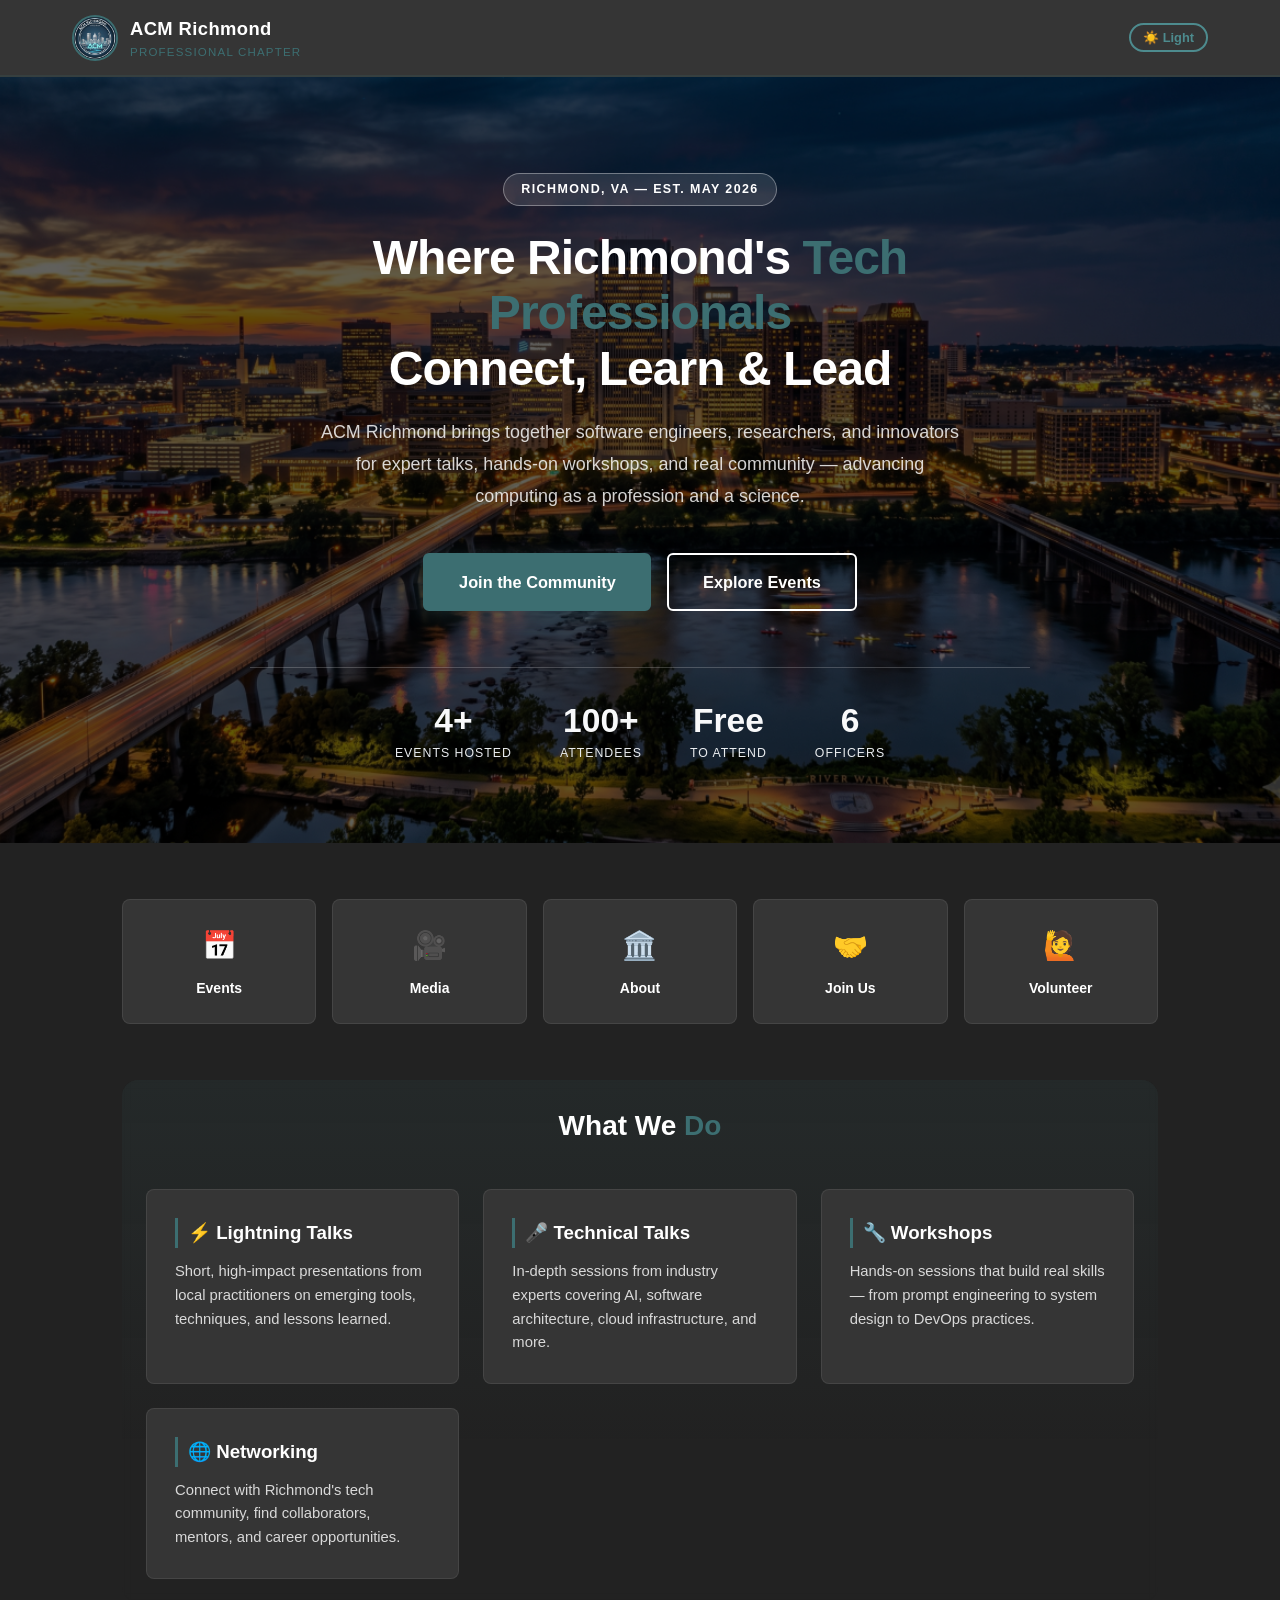
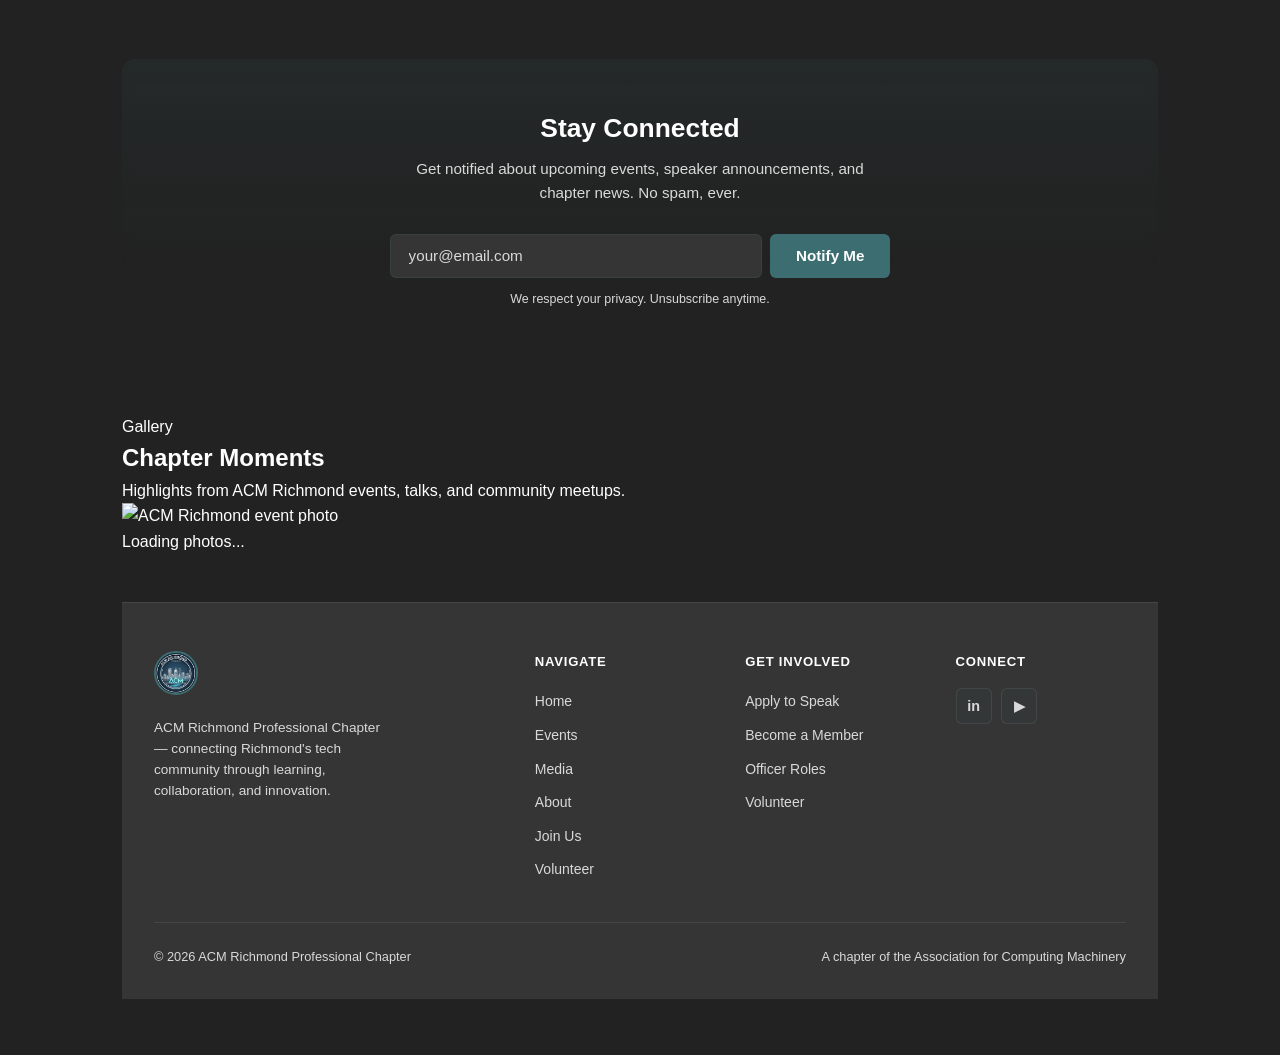
==== index.html @ fa67d06e "Refactor photo carousel section and functionality" ====
<!DOCTYPE html>
<html lang="en">
<head>
  <meta charset="UTF-8">
  <meta name="viewport" content="width=device-width, initial-scale=1.0">
  <meta http-equiv="Content-Security-Policy" content="default-src 'self'; script-src 'self' 'unsafe-inline'; style-src 'self' 'unsafe-inline'; img-src 'self' https://ui-avatars.com https://img.youtube.com data:; connect-src 'self'; object-src 'none'; base-uri 'self'; frame-src 'none';">
  <title>ACM Richmond Professional Chapter</title>
  <meta name="description" content="Richmond, VA's ACM chapter — connecting tech innovators, educators, and leaders through talks, workshops, and community.">
  <meta property="og:type" content="website">
  <meta property="og:site_name" content="ACM Richmond Professional Chapter">
  <meta property="og:title" content="ACM Richmond Professional Chapter">
  <meta property="og:description" content="Richmond, VA's ACM chapter — connecting tech innovators, educators, and leaders through talks, workshops, and community.">
  <meta property="og:url" content="https://acmrichmond.org/">
  <meta property="og:image" content="https://acmrichmond.org/acm-logo.png">
  <meta name="twitter:card" content="summary">
  <meta name="twitter:title" content="ACM Richmond Professional Chapter">
  <meta name="twitter:description" content="Richmond, VA's ACM chapter — connecting tech innovators, educators, and leaders.">
  <meta name="twitter:image" content="https://acmrichmond.org/acm-logo.png">
  <link rel="icon" type="image/png" href="acm-logo.png">
  <link rel="apple-touch-icon" href="acm-logo.png">
  <link rel="stylesheet" href="css/style.css">
  <style>
    /* Subtle section differentiation (keeps existing theme colors) */
    .section-surface {
      border: 1px solid var(--glass-border);
      backdrop-filter: blur(4px);
    }
    .section-surface-a {
      background: linear-gradient(180deg, color-mix(in srgb, var(--cyan-glow) 10%, transparent), transparent 70%);
    }
    .section-surface-b {
      background: linear-gradient(180deg, color-mix(in srgb, var(--amber) 10%, transparent), transparent 70%);
    }
    .section-surface-c {
      background: linear-gradient(180deg, color-mix(in srgb, var(--brand-primary) 10%, transparent), transparent 70%);
    }
  </style>
  <script>
    const _t = localStorage.getItem('theme');
    if (_t === 'light') document.documentElement.setAttribute('data-theme', 'light');
  </script>
</head>
<body>

<header>
  <div class="nav-container">
    <a href="index.html" class="brand">
      <img src="acm-logo.png" alt="ACM Richmond Logo">
      <div class="brand-text">
        <h1>ACM Richmond</h1>
        <p>Professional Chapter</p>
      </div>
    </a>
    <div class="nav-right" id="navRight">
      <nav><ul id="navList"></ul></nav>
      <button class="theme-toggle-btn" id="themeToggle">&#9728;&#65039; Light</button>
    </div>
    <button class="hamburger" id="navToggle" aria-label="Toggle navigation">&#9776;</button>
  </div>
</header>

<main>
  <!-- HERO -->
  <section class="hero-section">
    <div class="hero-content">
      <div class="hero-badge">Richmond, VA &mdash; Est. May 2026</div>
      <h2 class="hero-headline">Where Richmond's <span>Tech Professionals</span><br>Connect, Learn &amp; Lead</h2>
      <p class="hero-mission">ACM Richmond brings together software engineers, researchers, and innovators for expert talks, hands-on workshops, and real community &mdash; advancing computing as a profession and a science.</p>
      <div class="hero-actions">
        <a href="join.html" class="btn-primary-large">Join the Community</a>
        <a href="events.html" class="btn-outline-large">Explore Events</a>
      </div>
      <div class="hero-stats">
        <div class="stat"><span class="stat-num">4+</span><span class="stat-label">Events Hosted</span></div>
        <div class="stat"><span class="stat-num">100+</span><span class="stat-label">Attendees</span></div>
        <div class="stat"><span class="stat-num">Free</span><span class="stat-label">To Attend</span></div>
        <div class="stat"><span class="stat-num">6</span><span class="stat-label">Officers</span></div>
      </div>
    </div>
  </section>

  <div class="container">
    <!-- QUICK LINKS -->
    <div class="quick-links reveal-stagger" style="margin-bottom:3.5rem">
      <a href="events.html" class="quick-link-card"><span class="ql-icon">&#128197;</span><span class="ql-label">Events</span></a>
      <a href="media.html" class="quick-link-card"><span class="ql-icon">&#127909;</span><span class="ql-label">Media</span></a>
      <a href="about.html" class="quick-link-card"><span class="ql-icon">&#127963;&#65039;</span><span class="ql-label">About</span></a>
      <a href="join.html" class="quick-link-card"><span class="ql-icon">&#129309;</span><span class="ql-label">Join Us</span></a>
      <a href="volunteer.html" class="quick-link-card"><span class="ql-icon">&#128587;</span><span class="ql-label">Volunteer</span></a>
    </div>

    <!-- NEXT EVENT SPOTLIGHT -->
    <div id="nextEventSpotlight"></div>

    <!-- CORE PILLARS -->
    <section class="section-surface section-surface-a" style="padding:1.5rem;border-radius:16px;margin-bottom:3.5rem">
      <h2 class="section-title">What We <span>Do</span></h2>
      <div class="pillars-grid reveal-stagger">
        <div class="pillar-card">
          <h3>&#9889; Lightning Talks</h3>
          <p>Short, high-impact presentations from local practitioners on emerging tools, techniques, and lessons learned.</p>
        </div>
        <div class="pillar-card">
          <h3>&#127908; Technical Talks</h3>
          <p>In-depth sessions from industry experts covering AI, software architecture, cloud infrastructure, and more.</p>
        </div>
        <div class="pillar-card">
          <h3>&#128295; Workshops</h3>
          <p>Hands-on sessions that build real skills &mdash; from prompt engineering to system design to DevOps practices.</p>
        </div>
        <div class="pillar-card">
          <h3>&#127760; Networking</h3>
          <p>Connect with Richmond's tech community, find collaborators, mentors, and career opportunities.</p>
        </div>
      </div>
    </section>

    <!-- STAY CONNECTED -->
    <section class="stay-connected reveal section-surface section-surface-b" style="margin-bottom:3.5rem">
      <h3>Stay Connected</h3>
      <p class="stay-connected-subtitle">Get notified about upcoming events, speaker announcements, and chapter news. No spam, ever.</p>
      <form id="stayConnectedForm" novalidate>
        <div class="email-form-row">
          <input type="email" id="emailInput" class="email-input" placeholder="your@email.com" required autocomplete="email">
          <button type="submit" class="btn-submit">Notify Me</button>
        </div>
        <p class="email-note">We respect your privacy. Unsubscribe anytime.</p>
      </form>
    </section>

   <!-- PHOTO CAROUSEL -->
<section class="moments-section reveal">
  <div class="moments-header">
    <p class="moments-kicker">Gallery</p>
    <h2>Chapter Moments</h2>
    <p>Highlights from ACM Richmond events, talks, and community meetups.</p>
  </div>

  <div id="photoCarousel" class="moments-card">
    <div class="moments-image-wrap">
      <img id="carouselImage" src="" alt="ACM Richmond event photo">
      <div class="moments-overlay">
        <span id="carouselCaption">Loading photos...</span>
      </div>
    </div>
  </div>
</section>

<footer>
  <div class="footer-grid">
    <div>
      <img src="acm-logo.png" alt="ACM Richmond" width="44" style="border-radius:50%;border:2px solid var(--cyan-glow)">
      <p class="footer-tagline">ACM Richmond Professional Chapter &mdash; connecting Richmond's tech community through learning, collaboration, and innovation.</p>
    </div>
    <div class="footer-col">
      <h4>Navigate</h4>
      <ul>
        <li><a href="index.html">Home</a></li>
        <li><a href="events.html">Events</a></li>
        <li><a href="media.html">Media</a></li>
        <li><a href="about.html">About</a></li>
        <li><a href="join.html">Join Us</a></li>
        <li><a href="volunteer.html">Volunteer</a></li>
      </ul>
    </div>
    <div class="footer-col">
      <h4>Get Involved</h4>
      <ul>
        <li><a href="join.html">Apply to Speak</a></li>
        <li><a href="join.html">Become a Member</a></li>
        <li><a href="join.html">Officer Roles</a></li>
        <li><a href="volunteer.html">Volunteer</a></li>
      </ul>
    </div>
    <div class="footer-col">
      <h4>Connect</h4>
      <div class="footer-social">
        <a href="https://www.linkedin.com/company/richmond-acm-chapter/posts/?feedView=all" target="_blank" rel="noopener noreferrer" title="LinkedIn" aria-label="LinkedIn">in</a>
        <a href="https://www.youtube.com/@ACMChapterRVA" target="_blank" rel="noopener noreferrer" title="YouTube" aria-label="YouTube">&#9654;</a>
      </div>
    </div>
  </div>
  <div class="footer-bottom">
    <span>&copy; 2026 ACM Richmond Professional Chapter</span>
    <span>A chapter of the <a href="https://www.acm.org" target="_blank" rel="noopener noreferrer">Association for Computing Machinery</a></span>
  </div>
</footer>

<script src="js/main.js"></script>
<script>
  renderNav('home');

  var EMAIL_FORM_URL = 'https://docs.google.com/forms/d/e/1FAIpQLSd-xBwD9xNw3G0Giyvi65U-GrFVs9nfEcXkPI0r7A0BqIA10Q/viewform';

  var stayConnectedForm = document.getElementById('stayConnectedForm');
  if (stayConnectedForm) {
    stayConnectedForm.addEventListener('submit', function(e) {
      e.preventDefault();
      var email = document.getElementById('emailInput').value.trim();
      if (!email) return;
      window.open(EMAIL_FORM_URL, '_blank');
      this.innerHTML = '<p style="color:var(--cyan-glow);font-weight:600;font-size:0.95rem;text-align:center">Thanks! Enter your email in the tab that just opened to complete your signup.</p>';
    });
  }

  // Next/Past event spotlight
  fetch('data/events.json')
    .then(function(r) { return r.json(); })
    .then(function(events) {
      var today = new Date();
      today.setHours(0, 0, 0, 0);

      var dated = events.filter(function(e) {
        if (!e.date) return false;
        var d = new Date(e.date + 'T00:00:00');
        return !isNaN(d);
      });

      var upcoming = dated
        .filter(function(e) { return new Date(e.date + 'T00:00:00') >= today; })
        .sort(function(a, b) { return a.date.localeCompare(b.date); });

      var past = dated
        .filter(function(e) { return new Date(e.date + 'T00:00:00') < today; })
        .sort(function(a, b) { return b.date.localeCompare(a.date); });

      var selected = upcoming.length ? upcoming[0] : past[0];
      var isPast = !upcoming.length && !!past.length;

      var el = document.getElementById('nextEventSpotlight');
      if (!el || !selected) { if (el) el.innerHTML = ''; return; }

      el.innerHTML =
        '<div class="next-event-spotlight reveal" style="margin-bottom:4rem">' +
          '<div class="date-badge">' +
            '<div class="month">' + monthAbbr(selected.date) + '</div>' +
            '<div class="day">' + dayNum(selected.date) + '</div>' +
            '<div class="year">' + yearNum(selected.date) + '</div>' +
          '</div>' +
          '<div>' +
            '<div style="font-size:0.75rem;color:var(--amber);font-weight:700;text-transform:uppercase;letter-spacing:1.2px;margin-bottom:0.4rem">' +
              (isPast ? 'Most Recent Event' : 'Next Event') +
            '</div>' +
            '<div class="spotlight-title">' + sanitize(selected.title) + '</div>' +
            '<div class="spotlight-meta">' + sanitize(selected.speaker || '') + (selected.org ? ' &middot; ' + sanitize(selected.org) : '') + '</div>' +
            '<div class="spotlight-detail">' + sanitize(selected.time || '') + (selected.format ? ' &middot; ' + sanitize(selected.format) : '') + '</div>' +
          '</div>' +
          (
            !isPast
              ? (selected.link
                  ? '<a href="' + sanitizeUrl(selected.link) + '" target="_blank" rel="noopener noreferrer" class="btn">Register &rarr;</a>'
                  : '<span class="btn-muted">Registration Coming Soon</span>')
              : '<span class="btn-muted">Recording Coming Soon</span>'
          ) +
        '</div>';

      initScrollReveal();
    })
    .catch(function() {
      var el = document.getElementById('nextEventSpotlight');
      if (el) el.innerHTML = '';
    });

  <script>
  // Auto carousel with fade transition
  var carouselPhotos = [];
  var carouselIndex = 0;
  var carouselTimer = null;

  var carouselImage = document.getElementById('carouselImage');
  var carouselCaption = document.getElementById('carouselCaption');

  function paintSlide(p) {
    carouselImage.src = p.src;
    carouselImage.alt = p.alt || ('ACM Richmond photo ' + (carouselIndex + 1));
    carouselCaption.textContent = (p.caption || 'Photo') + ' (' + (carouselIndex + 1) + '/' + carouselPhotos.length + ')';
  }

  function renderCarousel(initial) {
    if (!carouselImage || !carouselCaption || !carouselPhotos.length) return;
    var p = carouselPhotos[carouselIndex];

    if (initial) {
      paintSlide(p);
      return;
    }

    carouselImage.classList.add('is-fading');
    setTimeout(function() {
      paintSlide(p);
      carouselImage.classList.remove('is-fading');
    }, 220);
  }

  function startCarousel() {
    if (carouselTimer) clearInterval(carouselTimer);
    carouselTimer = setInterval(function() {
      if (!carouselPhotos.length) return;
      carouselIndex = (carouselIndex + 1) % carouselPhotos.length;
      renderCarousel(false);
    }, 4200);
  }

  fetch('data/photos.json')
    .then(function(r) { return r.json(); })
    .then(function(photoItems) {
      carouselPhotos = (photoItems || []).filter(function(p) { return p && p.src; });

      var shell = document.getElementById('photoCarousel');
      if (!shell) return;

      if (!carouselPhotos.length) {
        shell.innerHTML = '<div style="padding:1rem;color:var(--text-muted)">No photos available yet.</div>';
        return;
      }

      carouselIndex = 0;
      renderCarousel(true);
      startCarousel();
    })
    .catch(function() {
      var shell = document.getElementById('photoCarousel');
      if (shell) {
        shell.innerHTML = '<div style="padding:1rem;color:var(--text-muted)">Unable to load photos.</div>';
      }
    });
</script>
</body>
</html>
---- css/style.css ----
/* ===========================
   THEME VARIABLES — Charcoal & Teal
   =========================== */
:root {
  --bg-deep:    #222222;
  --bg-dark:    #353535;
  --text-light: #ffffff;
  --text-muted: #d9d9d9;
  --cyan-glow:  #3c6e71;
  --cyan-bright:#4d8b8e;
  --white:      #ffffff;
  --card-border:rgba(255, 255, 255, 0.08);
  --amber:      #3c6e71;
  --amber-dim:  rgba(60, 110, 113, 0.20);
}

[data-theme="light"] {
  --bg-deep:    #d9d9d9;
  --bg-dark:    #ffffff;
  --text-light: #353535;
  --text-muted: #284b63;
  --cyan-glow:  #3c6e71;
  --cyan-bright:#284b63;
  --white:      #353535;
  --card-border:rgba(53, 53, 53, 0.12);
  --amber:      #284b63;
  --amber-dim:  rgba(40, 75, 99, 0.12);
}

/* ===========================
   RESET & BASE
   =========================== */
*, *::before, *::after { box-sizing: border-box; margin: 0; padding: 0; }

html { scroll-behavior: smooth; }

body {
  font-family: -apple-system, BlinkMacSystemFont, 'Segoe UI', Roboto, Helvetica, Arial, sans-serif;
  background-color: var(--bg-deep);
  color: var(--text-light);
  line-height: 1.6;
  transition: background-color 0.3s ease, color 0.3s ease;
}

/* ===========================
   HEADER & NAV
   =========================== */
header {
  background-color: var(--bg-dark);
  border-bottom: 2px solid rgba(60, 110, 113,0.18);
  position: sticky;
  top: 0;
  z-index: 100;
  transition: background-color 0.3s ease;
}

.nav-container {
  max-width: 1200px;
  margin: 0 auto;
  display: flex;
  justify-content: space-between;
  align-items: center;
  padding: 0.85rem 2rem;
  gap: 1rem;
}

.brand {
  display: flex;
  align-items: center;
  gap: 12px;
  text-decoration: none;
  color: var(--white);
  flex-shrink: 0;
}

.brand img {
  width: 46px;
  height: 46px;
  border-radius: 50%;
  border: 2px solid var(--cyan-glow);
}

.brand-text h1 { font-size: 1.15rem; font-weight: 700; letter-spacing: 0.4px; }
.brand-text p  { font-size: 0.72rem; color: var(--amber); text-transform: uppercase; letter-spacing: 1.2px; }

.nav-right {
  display: flex;
  align-items: center;
  gap: 1.5rem;
}

nav ul { display: flex; list-style: none; gap: 1.2rem; }

nav a {
  text-decoration: none;
  color: var(--text-light);
  font-weight: 500;
  font-size: 0.92rem;
  transition: color 0.2s;
  padding-bottom: 3px;
  position: relative;
}

nav a::after {
  content: '';
  position: absolute;
  left: 0; bottom: -2px;
  width: 0; height: 2px;
  background: var(--cyan-glow);
  transition: width 0.22s ease;
}

nav a:hover { color: var(--cyan-glow); }
nav a.active { color: var(--cyan-glow); }
nav a:hover::after, nav a.active::after { width: 100%; }

.theme-toggle-btn {
  background: transparent;
  border: 2px solid var(--cyan-bright);
  color: var(--cyan-bright);
  padding: 0.32rem 0.75rem;
  border-radius: 20px;
  cursor: pointer;
  font-size: 0.8rem;
  font-weight: 600;
  transition: all 0.2s;
  white-space: nowrap;
  flex-shrink: 0;
}

.theme-toggle-btn:hover { background-color: var(--cyan-bright); color: #fff; }

.hamburger {
  display: none;
  background: transparent;
  border: 2px solid var(--cyan-bright);
  color: var(--cyan-bright);
  padding: 0.3rem 0.65rem;
  border-radius: 6px;
  cursor: pointer;
  font-size: 1.1rem;
  line-height: 1;
  flex-shrink: 0;
  transition: all 0.2s;
}

.hamburger:hover { background: var(--cyan-bright); color: #fff; }

/* ===========================
   LAYOUT
   =========================== */
.container { max-width: 1100px; margin: 0 auto; padding: 3.5rem 2rem; }

.page-header {
  background: linear-gradient(135deg, var(--bg-deep) 0%, var(--bg-dark) 100%);
  padding: 3rem 2rem 2.5rem;
  text-align: center;
  border-bottom: 1px solid var(--card-border);
  animation: pageFadeIn 0.45s ease forwards;
}

.page-header h2 { font-size: 2rem; color: var(--white); margin-bottom: 0.5rem; }
.page-header h2 span { color: var(--cyan-glow); }
.page-header p { color: var(--text-muted); max-width: 580px; margin: 0 auto; font-size: 1rem; }

.hero {
  background: linear-gradient(135deg, var(--bg-deep) 30%, var(--bg-dark) 100%);
  padding: 5rem 2rem 4.5rem;
  text-align: center;
  animation: pageFadeIn 0.5s ease forwards;
}

.hero h2 { font-size: 2.6rem; margin-bottom: 1rem; color: var(--white); line-height: 1.2; }
.hero h2 span { color: var(--amber); }
.hero p { font-size: 1.1rem; max-width: 640px; margin: 0 auto 2rem; color: var(--text-muted); }

.section-title { font-size: 1.75rem; margin-bottom: 2.5rem; text-align: center; }
.section-title span { color: var(--cyan-glow); }

.section-heading {
  font-size: 1.35rem;
  color: var(--cyan-glow);
  margin-bottom: 1.5rem;
  border-bottom: 1px solid rgba(60, 110, 113,0.18);
  padding-bottom: 0.5rem;
}

.section-heading.muted {
  color: var(--text-muted);
  border-color: rgba(60, 110, 113, 0.18);
}

/* ===========================
   PAGE LOAD ANIMATION
   =========================== */
@keyframes pageFadeIn {
  from { opacity: 0; transform: translateY(10px); }
  to   { opacity: 1; transform: none; }
}

/* ===========================
   SCROLL REVEAL
   =========================== */
.reveal {
  opacity: 0;
  transform: translateY(22px);
  transition: opacity 0.55s ease, transform 0.55s ease;
}
.reveal.revealed { opacity: 1; transform: none; }

.reveal-stagger > * {
  opacity: 0;
  transform: translateY(18px);
  transition: opacity 0.4s ease, transform 0.4s ease;
}
.reveal-stagger.revealed > * { opacity: 1; transform: none; }
.reveal-stagger.revealed > *:nth-child(1) { transition-delay: 0s; }
.reveal-stagger.revealed > *:nth-child(2) { transition-delay: 0.07s; }
.reveal-stagger.revealed > *:nth-child(3) { transition-delay: 0.14s; }
.reveal-stagger.revealed > *:nth-child(4) { transition-delay: 0.21s; }
.reveal-stagger.revealed > *:nth-child(5) { transition-delay: 0.28s; }
.reveal-stagger.revealed > *:nth-child(6) { transition-delay: 0.35s; }
.reveal-stagger.revealed > *:nth-child(7) { transition-delay: 0.42s; }
.reveal-stagger.revealed > *:nth-child(8) { transition-delay: 0.49s; }

@media (prefers-reduced-motion: reduce) {
  .reveal, .reveal-stagger > *, .hero, .page-header, .back-to-top {
    opacity: 1 !important; transform: none !important;
    transition: none !important; animation: none !important;
  }
}

/* ===========================
   BACK TO TOP
   =========================== */
.back-to-top {
  position: fixed; bottom: 1.75rem; right: 1.75rem; z-index: 200;
  width: 44px; height: 44px; border-radius: 50%;
  background: var(--cyan-glow); color: #fff; border: none; cursor: pointer;
  font-size: 1.1rem; font-weight: 700;
  opacity: 0; transform: translateY(12px); pointer-events: none;
  transition: opacity 0.3s ease, transform 0.3s ease, background 0.2s ease, box-shadow 0.2s ease;
  box-shadow: 0 4px 16px rgba(60, 110, 113,0.4);
  display: flex; align-items: center; justify-content: center;
}
.back-to-top.visible { opacity: 1; transform: none; pointer-events: auto; }
.back-to-top:hover { background: var(--cyan-bright); box-shadow: 0 6px 22px rgba(60, 110, 113,0.55); }
.back-to-top:active { transform: scale(0.94); }

/* ===========================
   BUTTONS
   =========================== */
.btn {
  display: inline-block;
  background-color: transparent;
  color: var(--cyan-glow);
  border: 2px solid var(--cyan-glow);
  padding: 0.7rem 1.5rem;
  border-radius: 4px;
  text-decoration: none;
  font-weight: 600;
  transition: all 0.2s;
  cursor: pointer;
  font-size: 0.95rem;
}
.btn:hover { background-color: var(--cyan-glow); color: #fff; box-shadow: 0 4px 16px rgba(60,110,113,0.35); }
.btn:active { transform: scale(0.96); }

.btn-sm {
  display: inline-block;
  background-color: transparent;
  color: var(--cyan-bright);
  border: 1px solid var(--cyan-bright);
  padding: 0.42rem 1rem;
  border-radius: 4px;
  text-decoration: none;
  font-weight: 600;
  font-size: 0.875rem;
  transition: all 0.2s;
  cursor: pointer;
}
.btn-sm:hover { background-color: var(--cyan-bright); color: #fff; box-shadow: 0 3px 12px rgba(29,95,220,0.3); }
.btn-sm:active { transform: scale(0.96); }

.btn-muted {
  display: inline-block;
  background-color: rgba(107, 138, 171, 0.07);
  color: var(--text-muted);
  border: 1px solid rgba(107, 138, 171, 0.2);
  padding: 0.42rem 1rem;
  border-radius: 4px;
  font-weight: 600;
  font-size: 0.875rem;
}

.btn-amber {
  display: inline-block;
  background-color: transparent;
  color: var(--amber);
  border: 1px solid var(--amber);
  padding: 0.42rem 1rem;
  border-radius: 4px;
  text-decoration: none;
  font-weight: 600;
  font-size: 0.875rem;
  transition: all 0.2s;
  cursor: pointer;
}
.btn-amber:hover { background-color: var(--amber); color: #fff; box-shadow: 0 3px 12px rgba(60,110,113,0.35); }
.btn-amber:active { transform: scale(0.96); }

/* ===========================
   BADGES
   =========================== */
.badge {
  display: inline-block;
  padding: 0.18rem 0.6rem;
  border-radius: 12px;
  font-size: 0.72rem;
  font-weight: 700;
  text-transform: uppercase;
  letter-spacing: 0.5px;
}
.badge-cyan  { background: rgba(60, 110, 113,0.12); color: var(--cyan-glow); }
.badge-amber { background: var(--amber-dim); color: var(--amber); }
.badge-muted { background: rgba(107, 138, 171, 0.1); color: var(--text-muted); }

/* ===========================
   NOTICE BANNER
   =========================== */
.notice {
  background: var(--amber-dim);
  border: 1px solid rgba(60, 110, 113, 0.28);
  border-radius: 6px;
  padding: 0.75rem 1.25rem;
  color: var(--amber);
  font-size: 0.875rem;
  font-weight: 500;
  margin-bottom: 2rem;
  display: flex;
  align-items: center;
  gap: 0.5rem;
}

/* ===========================
   QUICK LINKS (homepage)
   =========================== */
.quick-links {
  display: grid;
  grid-template-columns: repeat(5, 1fr);
  gap: 1rem;
  margin-bottom: 3.5rem;
}

.quick-link-card {
  background-color: var(--bg-dark);
  border: 1px solid var(--card-border);
  border-radius: 8px;
  padding: 1.5rem 1rem;
  text-align: center;
  text-decoration: none;
  color: var(--text-light);
  transition: all 0.25s ease;
  display: flex;
  flex-direction: column;
  align-items: center;
  gap: 0.5rem;
}

.quick-link-card:hover {
  border-color: var(--cyan-glow);
  transform: translateY(-4px);
  color: var(--cyan-glow);
  box-shadow: 0 8px 28px rgba(60, 110, 113,0.18);
}

.quick-link-card:active { transform: translateY(-2px); }
.ql-icon  { font-size: 1.75rem; }
.ql-label { font-size: 0.875rem; font-weight: 600; }

/* ===========================
   NEXT EVENT SPOTLIGHT
   =========================== */
.next-event-spotlight {
  background: linear-gradient(135deg, var(--bg-dark) 0%, rgba(60, 110, 113,0.05) 100%);
  border: 1px solid rgba(60, 110, 113,0.28);
  border-left: 4px solid var(--cyan-glow);
  border-radius: 0 8px 8px 0;
  padding: 2rem;
  display: grid;
  grid-template-columns: auto 1fr auto;
  gap: 1.5rem;
  align-items: center;
  margin-bottom: 4rem;
}

.date-badge {
  background: rgba(60, 110, 113,0.08);
  border: 1px solid rgba(60, 110, 113,0.22);
  border-radius: 6px;
  padding: 0.9rem 1.1rem;
  text-align: center;
  min-width: 76px;
}
.date-badge .month { font-size: 0.75rem; text-transform: uppercase; letter-spacing: 2px; color: var(--cyan-glow); font-weight: 700; }
.date-badge .day   { font-size: 2rem; font-weight: 800; color: var(--white); line-height: 1.1; margin: 2px 0; }
.date-badge .year  { font-size: 0.7rem; color: var(--text-muted); }

.spotlight-title  { font-size: 1.15rem; color: var(--white); margin-bottom: 0.4rem; font-weight: 600; }
.spotlight-meta   { font-size: 0.875rem; color: var(--cyan-glow); font-weight: 500; margin-bottom: 0.35rem; }
.spotlight-detail { font-size: 0.85rem; color: var(--text-muted); }

/* ===========================
   OFFICER / TEAM CARDS — large, prominent layout
   =========================== */
.officer-grid {
  display: grid;
  grid-template-columns: repeat(3, 1fr);
  gap: 2rem;
  margin-bottom: 4rem;
}

.officer-card {
  background-color: var(--bg-dark);
  border: 1px solid var(--card-border);
  border-radius: 12px;
  padding: 2.5rem 2rem;
  text-align: center;
  transition: transform 0.22s ease, box-shadow 0.22s ease, border-color 0.2s;
  display: flex;
  flex-direction: column;
  align-items: center;
  gap: 0;
}
.officer-card:hover {
  transform: translateY(-6px);
  border-color: rgba(60, 110, 113,0.35);
  box-shadow: 0 16px 48px rgba(60, 110, 113,0.16);
}

.officer-avatar {
  width: 130px; height: 130px;
  border-radius: 50%;
  background: rgba(60, 110, 113,0.1);
  border: 4px solid var(--cyan-glow);
  box-shadow: 0 0 0 6px rgba(60, 110, 113,0.1);
  margin: 0 auto 1.5rem;
  display: flex; align-items: center; justify-content: center;
  font-weight: 800;
  color: var(--cyan-glow);
  font-size: 2rem;
  overflow: hidden;
  transition: box-shadow 0.25s, border-color 0.25s, transform 0.25s;
}
.officer-card:hover .officer-avatar {
  border-color: var(--amber);
  box-shadow: 0 0 0 6px rgba(60, 110, 113, 0.14);
  transform: scale(1.04);
}
.officer-avatar img { width: 100%; height: 100%; object-fit: cover; border-radius: 50%; }

.officer-card h3 {
  color: var(--white);
  font-size: 1.25rem;
  font-weight: 700;
  margin-bottom: 0.4rem;
  line-height: 1.2;
}

.officer-role-badge {
  display: inline-block;
  background: rgba(60, 110, 113,0.1);
  border: 1px solid rgba(60, 110, 113,0.22);
  color: var(--cyan-glow);
  font-size: 0.75rem;
  font-weight: 700;
  text-transform: uppercase;
  letter-spacing: 1.1px;
  padding: 0.25rem 0.85rem;
  border-radius: 20px;
  margin-bottom: 1.1rem;
}

.officer-divider {
  width: 40px; height: 2px;
  background: linear-gradient(90deg, var(--cyan-glow), var(--amber));
  border-radius: 2px;
  margin: 0 auto 1.1rem;
}

.officer-bio {
  color: var(--text-muted);
  font-size: 0.9rem;
  line-height: 1.65;
  flex: 1;
  margin-bottom: 1.4rem;
}

.officer-links { margin-top: auto; }
.officer-linkedin {
  display: inline-flex; align-items: center; gap: 0.4rem;
  background: rgba(60, 110, 113,0.08);
  border: 1px solid rgba(60, 110, 113,0.2);
  color: var(--cyan-glow);
  font-size: 0.8rem; font-weight: 600;
  padding: 0.45rem 1rem; border-radius: 20px;
  text-decoration: none;
  transition: all 0.2s;
}
.officer-linkedin:hover {
  background: var(--cyan-glow); color: #fff;
  box-shadow: 0 4px 14px rgba(60,110,113,0.3);
}
.officer-linkedin-placeholder {
  display: inline-block;
  font-size: 0.78rem; color: var(--text-muted);
  font-style: italic;
}

/* ===========================
   PILLAR CARDS
   =========================== */
.pillars-grid { display: grid; grid-template-columns: repeat(auto-fit, minmax(280px, 1fr)); gap: 1.5rem; }

.pillar-card {
  background-color: var(--bg-dark);
  border: 1px solid var(--card-border);
  border-radius: 8px;
  padding: 1.75rem;
  transition: background-color 0.3s, box-shadow 0.22s ease, transform 0.22s ease;
}
.pillar-card:hover {
  box-shadow: 0 6px 22px rgba(60, 110, 113,0.14);
  transform: translateY(-2px);
}
.pillar-card h3 { margin-bottom: 0.75rem; color: var(--white); border-left: 3px solid var(--cyan-glow); padding-left: 10px; }
.pillar-card p  { color: var(--text-muted); font-size: 0.925rem; }

/* ===========================
   EVENT CARDS
   =========================== */
.event-list { display: flex; flex-direction: column; gap: 1.5rem; }

.event-card {
  background-color: var(--bg-dark);
  border-left: 4px solid var(--cyan-bright);
  border-radius: 0 8px 8px 0;
  padding: 1.75rem;
  display: grid;
  grid-template-columns: 96px 1fr;
  gap: 1.5rem;
  transition: background-color 0.3s, border-left-color 0.2s, box-shadow 0.22s ease;
}
.event-card:hover { box-shadow: 0 6px 22px rgba(60, 110, 113,0.14); }
.event-card.past  { opacity: 0.72; border-left-color: var(--text-muted); }
.event-card.highlighted { border-left-color: var(--amber); background: rgba(60, 110, 113,0.04); }

.event-date {
  display: flex; flex-direction: column; justify-content: center; align-items: center;
  background-color: rgba(60, 110, 113,0.05);
  border: 1px solid rgba(60, 110, 113,0.12);
  border-radius: 6px; padding: 0.75rem 0.5rem; text-align: center; height: fit-content;
}
.event-date .month { font-size: 0.72rem; text-transform: uppercase; letter-spacing: 2px; color: var(--cyan-glow); font-weight: 700; }
.event-date .day   { font-size: 1.75rem; font-weight: 800; color: var(--white); line-height: 1.15; margin: 2px 0; }
.event-date .time  { font-size: 0.7rem; color: var(--text-muted); }
.event-details h3  { font-size: 1.1rem; color: var(--white); margin-bottom: 0.35rem; }
.event-meta        { font-size: 0.85rem; color: var(--cyan-glow); margin-bottom: 0.6rem; font-weight: 500; }
.event-details p   { color: var(--text-muted); margin-bottom: 1.1rem; font-size: 0.875rem; line-height: 1.6; }
.event-tags        { display: flex; gap: 0.5rem; flex-wrap: wrap; margin-bottom: 1rem; }

/* ===========================
   CALENDAR WIDGET
   =========================== */
.cal-container { max-width: 420px; }

.cal-header { display: flex; justify-content: space-between; align-items: center; margin-bottom: 0.85rem; }
.cal-month-label { font-size: 1.05rem; font-weight: 700; color: var(--white); }

.cal-nav {
  background: transparent;
  border: 1px solid var(--cyan-bright);
  color: var(--cyan-bright);
  padding: 0.28rem 0.85rem;
  border-radius: 4px;
  cursor: pointer;
  font-size: 0.9rem;
  transition: all 0.2s;
}
.cal-nav:hover { background: var(--cyan-bright); color: #fff; }
.cal-nav:active { transform: scale(0.94); }

.cal-grid { display: grid; grid-template-columns: repeat(7, 1fr); gap: 3px; }
.cal-day-name { text-align: center; font-size: 0.72rem; color: var(--text-muted); padding: 0.35rem 0; font-weight: 600; }

.cal-cell {
  text-align: center; padding: 0.45rem 0.2rem; border-radius: 4px;
  font-size: 0.85rem; position: relative; color: var(--text-muted);
  min-height: 36px; display: flex; flex-direction: column; align-items: center; justify-content: center;
  transition: background 0.15s;
}
.cal-cell.empty { background: transparent; }
.cal-cell.has-event {
  cursor: pointer;
  background: rgba(60, 110, 113,0.14);
  color: var(--cyan-glow);
  font-weight: 600;
}
.cal-cell.has-event:hover { background: rgba(60, 110, 113,0.26); }
.cal-cell.has-volunteer {
  cursor: pointer;
  background: var(--amber-dim);
  color: var(--amber);
  font-weight: 600;
}
.cal-cell.has-volunteer:hover { background: rgba(60, 110, 113, 0.22); }
.cal-cell.today { box-shadow: inset 0 0 0 1px var(--cyan-bright); color: var(--text-light); }
.cal-cell.selected          { background: var(--cyan-glow)  !important; color: #fff !important; font-weight: 700; }
.cal-cell.selected-volunteer{ background: var(--amber)      !important; color: #fff !important; font-weight: 700; }

.cal-dot { display: block; width: 4px; height: 4px; border-radius: 50%; background: currentColor; margin: 2px auto 0; }

.cal-detail {
  margin-top: 1.25rem; padding: 1.25rem;
  background: var(--bg-dark); border: 1px solid var(--card-border); border-radius: 8px;
  display: none;
  animation: pageFadeIn 0.2s ease;
}
.cal-detail.visible { display: block; }
.cal-detail h4 { color: var(--white); margin-bottom: 0.85rem; font-size: 0.95rem; }
.cal-detail-empty { color: var(--text-muted); font-size: 0.875rem; }

/* ===========================
   EVENTS PAGE LAYOUT
   =========================== */
.events-layout {
  display: grid;
  grid-template-columns: 420px 1fr;
  gap: 3rem;
  align-items: start;
}
.events-calendar-col { position: sticky; top: 80px; }

/* ===========================
   JOIN CARDS
   =========================== */
.join-grid {
  display: grid;
  grid-template-columns: repeat(auto-fill, minmax(220px, 1fr));
  gap: 1.5rem;
  margin-bottom: 3.5rem;
}

.join-card {
  background-color: var(--bg-dark);
  border: 1px solid var(--card-border);
  border-radius: 8px;
  padding: 2rem 1.5rem;
  text-align: center;
  transition: transform 0.22s ease, border-color 0.2s, box-shadow 0.22s ease;
  display: flex; flex-direction: column; gap: 0.85rem;
}
.join-card:hover {
  transform: translateY(-5px);
  border-color: var(--cyan-glow);
  box-shadow: 0 10px 32px rgba(60, 110, 113,0.18);
}
.join-card:active { transform: translateY(-2px); }
.join-icon { font-size: 2rem; }
.join-card h3 { color: var(--white); font-size: 1.05rem; }
.join-card p  { color: var(--text-muted); font-size: 0.875rem; flex: 1; line-height: 1.55; }
.join-action  { margin-top: auto; padding-top: 0.5rem; }

/* ===========================
   WHAT WE DO CARDS
   =========================== */
.what-we-do-grid {
  display: grid;
  grid-template-columns: repeat(auto-fill, minmax(200px, 1fr));
  gap: 1.25rem;
  margin-bottom: 4rem;
}

.wwd-card {
  background-color: var(--bg-dark);
  border: 1px solid var(--card-border);
  border-radius: 8px;
  padding: 1.5rem;
  transition: border-color 0.2s, box-shadow 0.22s ease, transform 0.22s ease;
}
.wwd-card:hover {
  border-color: var(--cyan-glow);
  box-shadow: 0 6px 22px rgba(60, 110, 113,0.14);
  transform: translateY(-2px);
}
.wwd-card .wwd-icon { font-size: 1.6rem; margin-bottom: 0.6rem; }
.wwd-card h4 { color: var(--white); font-size: 0.95rem; margin-bottom: 0.4rem; }
.wwd-card p  { color: var(--text-muted); font-size: 0.82rem; line-height: 1.5; }

/* ===========================
   MEDIA CARDS
   =========================== */
.media-grid {
  display: grid;
  grid-template-columns: repeat(auto-fill, minmax(280px, 1fr));
  gap: 1.5rem;
}

.media-card {
  background-color: var(--bg-dark);
  border: 1px solid var(--card-border);
  border-radius: 8px;
  overflow: hidden;
  transition: transform 0.22s ease, border-color 0.2s, box-shadow 0.22s ease;
  text-decoration: none;
  display: block;
  color: var(--text-light);
}
.media-card:hover {
  transform: translateY(-5px);
  border-color: var(--cyan-glow);
  box-shadow: 0 10px 32px rgba(60, 110, 113,0.18);
}
.media-card.coming-soon { opacity: 0.65; cursor: default; }
.media-card.coming-soon:hover { transform: none; border-color: var(--card-border); box-shadow: none; }

.media-thumb {
  width: 100%; aspect-ratio: 16 / 9;
  background: linear-gradient(135deg, rgba(60,110,113,0.1), rgba(29,95,220,0.04));
  display: flex; align-items: center; justify-content: center;
  position: relative; overflow: hidden;
}
.media-thumb img        { width: 100%; height: 100%; object-fit: cover; }
.media-thumb .thumb-icon{ font-size: 2.25rem; opacity: 0.45; }

.media-thumb .play-overlay {
  position: absolute; inset: 0;
  display: flex; align-items: center; justify-content: center;
  background: rgba(0,0,0,0.32);
  opacity: 0; transition: opacity 0.2s;
}
.media-card:hover .play-overlay { opacity: 1; }
.play-overlay span { font-size: 2.5rem; }

.coming-soon-tag {
  position: absolute; top: 10px; right: 10px;
  background: rgba(0,0,0,0.6); color: var(--text-muted);
  font-size: 0.7rem; font-weight: 600; padding: 0.2rem 0.5rem; border-radius: 4px;
  text-transform: uppercase; letter-spacing: 0.5px;
}

.media-body     { padding: 1.1rem 1.25rem; }
.media-body h4  { color: var(--white); font-size: 0.95rem; margin-bottom: 0.3rem; line-height: 1.4; }
.media-meta     { color: var(--text-muted); font-size: 0.8rem; }

/* ===========================
   VOLUNTEER SLOT CARDS
   =========================== */
.slot-list { display: flex; flex-direction: column; gap: 0.9rem; margin-top: 0.25rem; }

.slot-card {
  background: var(--bg-dark);
  border: 1px solid rgba(60, 110, 113, 0.18);
  border-left: 4px solid var(--amber);
  border-radius: 0 8px 8px 0;
  padding: 1.1rem 1.25rem;
  display: flex; justify-content: space-between; align-items: center;
  gap: 1rem; flex-wrap: wrap;
  transition: box-shadow 0.2s;
}
.slot-card:hover { box-shadow: 0 4px 16px rgba(60,110,113,0.15); }
.slot-info h4   { color: var(--white); font-size: 0.95rem; margin-bottom: 0.2rem; }
.slot-meta      { color: var(--text-muted); font-size: 0.82rem; }
.slot-note      { color: var(--amber); font-size: 0.78rem; margin-top: 0.25rem; }
.slot-right     { display: flex; flex-direction: column; align-items: flex-end; gap: 0.5rem; flex-shrink: 0; }
.slot-spots     { font-size: 0.78rem; color: var(--amber); font-weight: 600; white-space: nowrap; }

/* ===========================
   OPEN POSITIONS
   =========================== */
.open-positions-notice {
  background: rgba(60,110,113,0.06);
  border: 1px solid rgba(60,110,113,0.2);
  border-radius: 8px;
  padding: 1.5rem;
  text-align: center;
  color: var(--text-muted);
  font-size: 0.9rem;
}

.open-position-card {
  background: var(--bg-dark);
  border: 1px solid rgba(60,110,113,0.2);
  border-left: 4px solid var(--cyan-bright);
  border-radius: 0 8px 8px 0;
  padding: 1.1rem 1.25rem;
  display: flex; justify-content: space-between; align-items: center;
  gap: 1rem; flex-wrap: wrap;
  margin-bottom: 0.75rem;
  transition: box-shadow 0.2s;
}
.open-position-card:hover { box-shadow: 0 4px 16px rgba(60,110,113,0.14); }
.open-position-card h4 { color: var(--white); font-size: 0.95rem; }

/* ===========================
   FOOTER
   =========================== */
footer {
  background-color: var(--bg-dark);
  border-top: 1px solid var(--card-border);
  padding: 3rem 2rem 2rem;
  margin-top: 3rem;
  transition: background-color 0.3s;
}

.footer-grid {
  max-width: 1100px; margin: 0 auto 2.5rem;
  display: grid;
  grid-template-columns: 2fr 1fr 1fr 1fr;
  gap: 2.5rem;
}

.footer-tagline { color: var(--text-muted); font-size: 0.85rem; margin-top: 0.85rem; max-width: 230px; line-height: 1.55; }

.footer-col h4 {
  color: var(--white); font-size: 0.82rem; font-weight: 700;
  margin-bottom: 1rem; text-transform: uppercase; letter-spacing: 0.75px;
}
.footer-col ul   { list-style: none; display: flex; flex-direction: column; gap: 0.5rem; }
.footer-col ul a { text-decoration: none; color: var(--text-muted); font-size: 0.875rem; transition: color 0.2s; }
.footer-col ul a:hover { color: var(--amber); }

.footer-social { display: flex; gap: 0.6rem; flex-wrap: wrap; }
.footer-social a {
  display: flex; align-items: center; justify-content: center;
  width: 36px; height: 36px;
  background: rgba(60,110,113,0.06);
  border: 1px solid var(--card-border);
  border-radius: 6px;
  text-decoration: none; font-size: 0.9rem; color: var(--text-muted);
  transition: all 0.2s;
  font-weight: 700;
}
.footer-social a:hover {
  background: rgba(60,110,113,0.16);
  border-color: var(--cyan-glow);
  color: var(--cyan-glow);
  transform: translateY(-2px);
  box-shadow: 0 4px 12px rgba(60,110,113,0.25);
}

.footer-bottom {
  max-width: 1100px; margin: 0 auto;
  border-top: 1px solid var(--card-border);
  padding-top: 1.5rem;
  display: flex; justify-content: space-between; align-items: center;
  color: var(--text-muted); font-size: 0.8rem; flex-wrap: wrap; gap: 0.75rem;
}
.footer-bottom a { color: var(--text-muted); text-decoration: none; transition: color 0.2s; }
.footer-bottom a:hover { color: var(--amber); }

/* ===========================
   HERO SECTION (HOME — full redesign)
   =========================== */
.hero-section {
  background-image: url('../media/richmond-downtown-nano-banana.png');
  background-size: cover;
  background-position: center 40%;
  background-repeat: no-repeat;
  padding: 6rem 2rem 5rem;
  text-align: center;
  position: relative;
  overflow: hidden;
  animation: pageFadeIn 0.55s ease forwards;
}
.hero-section::before {
  content: '';
  position: absolute; inset: 0;
  background: rgba(0, 0, 0, 0.62);
  pointer-events: none;
}
.hero-content { position: relative; max-width: 780px; margin: 0 auto; }

.hero-badge {
  display: inline-block;
  background: rgba(255,255,255,0.12);
  border: 1px solid rgba(255,255,255,0.35);
  color: #ffffff;
  font-size: 0.78rem; font-weight: 700; letter-spacing: 1.4px;
  text-transform: uppercase;
  padding: 0.35rem 1.1rem; border-radius: 20px;
  margin-bottom: 1.5rem;
}

.hero-headline {
  font-size: 3rem; font-weight: 800; line-height: 1.15;
  color: #ffffff; margin-bottom: 1.25rem;
  letter-spacing: -0.02em;
}
.hero-headline span { color: var(--cyan-glow); }

.hero-mission {
  font-size: 1.12rem; color: rgba(255,255,255,0.82); line-height: 1.8;
  max-width: 640px; margin: 0 auto 2.5rem;
}

.hero-actions {
  display: flex; gap: 1rem; justify-content: center; flex-wrap: wrap;
  margin-bottom: 3.5rem;
}

.btn-primary-large {
  display: inline-block;
  background: var(--cyan-glow); color: #fff;
  border: 2px solid var(--cyan-glow);
  padding: 0.9rem 2.1rem; border-radius: 6px;
  text-decoration: none; font-weight: 700; font-size: 1.02rem;
  transition: all 0.22s;
  box-shadow: 0 4px 22px rgba(60,110,113,0.3);
}
.btn-primary-large:hover { background: var(--cyan-bright); border-color: var(--cyan-bright); box-shadow: 0 6px 30px rgba(60,110,113,0.46); transform: translateY(-2px); }
.btn-primary-large:active { transform: translateY(0); }

.btn-outline-large {
  display: inline-block;
  background: transparent; color: #ffffff;
  border: 2px solid #ffffff;
  padding: 0.9rem 2.1rem; border-radius: 6px;
  text-decoration: none; font-weight: 700; font-size: 1.02rem;
  transition: all 0.22s;
}
.btn-outline-large:hover { background: rgba(255,255,255,0.12); transform: translateY(-2px); }
.btn-outline-large:active { transform: translateY(0); }
[data-theme="light"] .btn-outline-large { color: #ffffff; border-color: #ffffff; }
[data-theme="light"] .btn-outline-large:hover { background: rgba(255,255,255,0.12); }

.hero-stats {
  display: flex; gap: 3rem; justify-content: center; flex-wrap: wrap;
  padding-top: 2.25rem;
  border-top: 1px solid rgba(255,255,255,0.2);
}
.stat .stat-num   { display: block; font-size: 2.1rem; font-weight: 800; color: #f8f9fa; line-height: 1; }
.stat .stat-label { display: block; font-size: 0.77rem; color: #e9ecef; text-transform: uppercase; letter-spacing: 1px; margin-top: 0.35rem; }

/* ===========================
   STAY CONNECTED
   =========================== */
.stay-connected {
  background: linear-gradient(135deg, rgba(60,110,113,0.05) 0%, rgba(60,110,113,0.03) 100%);
  border: 1px solid rgba(60,110,113,0.16);
  border-radius: 12px;
  padding: 3rem 2.5rem;
  margin-bottom: 4rem;
  text-align: center;
}
.stay-connected h3 { font-size: 1.65rem; color: var(--white); margin-bottom: 0.5rem; }
.stay-connected-subtitle { color: var(--text-muted); font-size: 0.95rem; margin-bottom: 1.75rem; max-width: 480px; margin-left: auto; margin-right: auto; }

.email-form-row {
  display: flex; gap: 0.55rem; justify-content: center; flex-wrap: wrap;
  margin: 0 auto 0.75rem; max-width: 500px;
}
.email-input {
  flex: 1 1 260px;
  background: var(--bg-dark);
  border: 1px solid rgba(60,110,113,0.22);
  border-radius: 6px;
  color: var(--text-light);
  padding: 0.78rem 1.1rem;
  font-size: 0.95rem;
  outline: none;
  transition: border-color 0.2s, box-shadow 0.2s;
  min-width: 200px;
}
.email-input:focus { border-color: var(--cyan-glow); box-shadow: 0 0 0 3px rgba(60,110,113,0.12); }
.email-input::placeholder { color: var(--text-muted); }

.btn-submit {
  background: var(--amber); color: #fff; border: none;
  padding: 0.78rem 1.6rem; border-radius: 6px;
  font-weight: 700; font-size: 0.95rem; cursor: pointer;
  transition: all 0.2s; white-space: nowrap;
}
.btn-submit:hover { background: #d49a20; box-shadow: 0 4px 16px rgba(60,110,113,0.38); transform: translateY(-1px); }
.btn-submit:active { transform: translateY(0); }
.email-note { color: var(--text-muted); font-size: 0.78rem; margin-top: 0.6rem; }

/* ===========================
   RESPONSIVE
   =========================== */

/* ── Tablet landscape ── */
@media (max-width: 1024px) {
  .events-layout     { grid-template-columns: 320px 1fr; gap: 2rem; }
  .footer-grid       { grid-template-columns: 1.5fr 1fr 1fr; gap: 2rem; }
  .footer-grid > div:last-child { grid-column: 1 / -1; }
  .officer-grid      { grid-template-columns: repeat(2, 1fr); }
  .hero-headline     { font-size: 2.6rem; }
}

/* ── Tablet portrait ── */
@media (max-width: 900px) {
  .quick-links                  { grid-template-columns: repeat(3, 1fr); }
  .next-event-spotlight         { grid-template-columns: auto 1fr; }
  .next-event-spotlight .btn    { display: none; }
  .pillars-grid                 { grid-template-columns: repeat(2, 1fr); }
  .footer-grid                  { grid-template-columns: 1fr 1fr; }
  .footer-grid > div:last-child { grid-column: auto; }
}

/* ── Large mobile / small tablet ── */
@media (max-width: 768px) {
  /* nav */
  .hamburger  { display: block; }
  .nav-right  {
    display: none; flex-direction: column; align-items: flex-start;
    width: 100%; padding: 1rem 0 0.5rem; gap: 1rem;
    border-top: 1px solid var(--card-border); margin-top: 0.5rem;
  }
  .nav-right.open { display: flex; }
  nav ul { flex-direction: column; gap: 0.6rem; }
  nav a  { font-size: 1rem; padding: 0.2rem 0; }

  /* typography */
  .page-header h2  { font-size: 1.65rem; }
  .page-header p   { font-size: 0.95rem; }
  .section-title   { font-size: 1.5rem; }
  .hero-headline   { font-size: 2rem; }
  .hero-mission    { font-size: 1.05rem; }

  /* hero */
  .hero-section  { padding: 4rem 1.5rem 3.5rem; }
  .hero-actions  { flex-direction: column; align-items: center; }
  .btn-primary-large,
  .btn-outline-large { width: 100%; max-width: 320px; text-align: center; }
  .hero-stats    { gap: 1.75rem; }

  /* officers */
  .officer-grid   { grid-template-columns: repeat(2, 1fr); gap: 1.25rem; }
  .officer-avatar { width: 100px; height: 100px; font-size: 1.6rem; }
  .officer-card   { padding: 1.75rem 1.25rem; }

  /* quick links */
  .quick-links { grid-template-columns: repeat(3, 1fr); }

  /* next event */
  .next-event-spotlight { grid-template-columns: auto 1fr; }

  /* events */
  .events-layout       { grid-template-columns: 1fr; }
  .events-calendar-col { position: static; }
  .event-card  { grid-template-columns: 1fr; }
  .event-date  { flex-direction: row; gap: 10px; justify-content: flex-start; padding: 0.75rem; height: auto; }
  .event-date .day { font-size: 1.3rem; margin: 0; }

  /* stay connected */
  .stay-connected { padding: 2.25rem 1.5rem; }
  .stay-connected h3 { font-size: 1.35rem; }

  /* footer */
  .footer-grid   { grid-template-columns: 1fr 1fr; }
  .footer-bottom { flex-direction: column; text-align: center; gap: 0.4rem; }
}

/* ── Medium mobile (landscape phones) ── */
@media (max-width: 600px) {
  .quick-links { grid-template-columns: repeat(2, 1fr); }

  /* next event spotlight stacks */
  .next-event-spotlight {
    grid-template-columns: 1fr;
    text-align: center;
  }
  .date-badge { margin: 0 auto; }

  /* slot cards stack */
  .slot-card {
    flex-direction: column;
    align-items: flex-start;
    gap: 0.75rem;
  }
  .slot-right {
    width: 100%;
    flex-direction: row;
    align-items: center;
    justify-content: space-between;
  }

  /* stats wrap to 2×2 */
  .stat { flex: 1 1 100px; }

  /* media grid single column */
  .media-grid { grid-template-columns: 1fr; }

  /* join + what-we-do go 2-col */
  .join-grid       { grid-template-columns: repeat(2, 1fr); }
  .what-we-do-grid { grid-template-columns: repeat(2, 1fr); }
}

/* ── Small mobile (portrait phones) ── */
@media (max-width: 480px) {
  /* spacing */
  .container   { padding: 2.5rem 1rem; }
  .page-header { padding: 2rem 1rem; }
  .hero-section { padding: 3.5rem 1rem 3rem; }
  .stay-connected { padding: 2rem 1rem; }

  /* typography */
  .page-header h2  { font-size: 1.45rem; }
  .section-title   { font-size: 1.3rem; }
  .hero-headline   { font-size: 1.65rem; }
  .hero-mission    { font-size: 0.975rem; }
  .hero-stats      { gap: 1rem; }
  .stat .stat-num  { font-size: 1.7rem; }
  .stay-connected h3 { font-size: 1.2rem; }

  /* officers — single column */
  .officer-grid   { grid-template-columns: 1fr; }
  .officer-card   { padding: 2rem 1.5rem; }
  .officer-avatar { width: 110px; height: 110px; }

  /* grids — single column */
  .quick-links     { grid-template-columns: repeat(2, 1fr); }
  .join-grid       { grid-template-columns: 1fr; }
  .what-we-do-grid { grid-template-columns: 1fr; }
  .pillars-grid    { grid-template-columns: 1fr; }

  /* footer */
  .footer-grid { grid-template-columns: 1fr; }
  .footer-grid > div:last-child { grid-column: auto; }

  /* buttons */
  .btn-primary-large,
  .btn-outline-large { font-size: 0.95rem; padding: 0.82rem 1.5rem; }

  /* email form stacks */
  .email-form-row   { flex-direction: column; align-items: stretch; }
  .email-input      { min-width: unset; width: 100%; }
  .btn-submit       { width: 100%; }

  /* notice text */
  .notice { font-size: 0.85rem; gap: 0.6rem; }
}
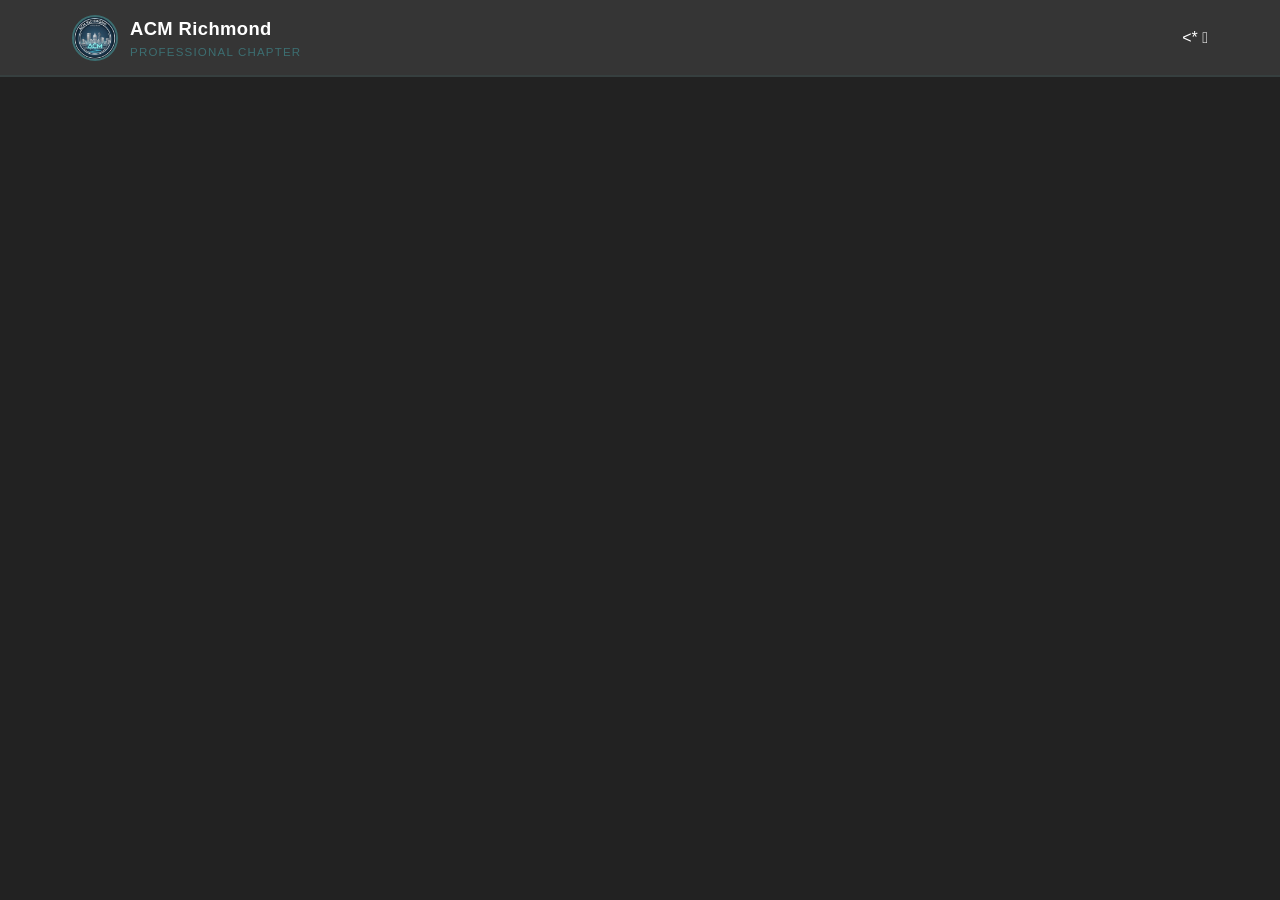
==== commit 6da81013: "Update moments section styles and layout Refactor HTML structure and styles for moments section." ====
--- a/index.html
+++ b/index.html
@@ -19,22 +19,61 @@
   <link rel="icon" type="image/png" href="acm-logo.png">
   <link rel="apple-touch-icon" href="acm-logo.png">
   <link rel="stylesheet" href="css/style.css">
+
   <style>
-    /* Subtle section differentiation (keeps existing theme colors) */
-    .section-surface {
+    /* Modern Chapter Moments */
+    .moments-section { margin: 4rem 0; }
+    .moments-header { max-width: 760px; margin: 0 auto 1.2rem auto; text-align: center; }
+    .moments-kicker {
+      display: inline-block; margin-bottom: 0.35rem; font-size: 0.72rem;
+      letter-spacing: 0.12em; text-transform: uppercase; color: var(--amber); font-weight: 700;
+    }
+    .moments-header h2 { margin: 0; font-size: clamp(1.55rem, 2.8vw, 2.2rem); line-height: 1.2; }
+    .moments-header p { margin: 0.65rem auto 0; color: var(--text-muted); max-width: 640px; }
+
+    .moments-card {
       border: 1px solid var(--glass-border);
-      backdrop-filter: blur(4px);
+      border-radius: 20px;
+      overflow: hidden;
+      background: linear-gradient(
+        180deg,
+        color-mix(in srgb, var(--brand-primary) 12%, transparent),
+        color-mix(in srgb, var(--cyan-glow) 6%, transparent)
+      );
+      box-shadow: 0 20px 50px rgba(0,0,0,0.22);
     }
-    .section-surface-a {
-      background: linear-gradient(180deg, color-mix(in srgb, var(--cyan-glow) 10%, transparent), transparent 70%);
+
+    .moments-image-wrap {
+      position: relative;
+      aspect-ratio: 16 / 9;
+      width: 100%;
+      background: rgba(0,0,0,0.18);
     }
-    .section-surface-b {
-      background: linear-gradient(180deg, color-mix(in srgb, var(--amber) 10%, transparent), transparent 70%);
+
+    #carouselImage {
+      width: 100%;
+      height: 100%;
+      display: block;
+      object-fit: cover;
+      object-position: center;
+      opacity: 1;
+      transition: opacity 420ms ease;
+      transform: scale(1.01);
     }
-    .section-surface-c {
-      background: linear-gradient(180deg, color-mix(in srgb, var(--brand-primary) 10%, transparent), transparent 70%);
+
+    #carouselImage.is-fading { opacity: 0; }
+
+    .moments-overlay {
+      position: absolute;
+      left: 0; right: 0; bottom: 0;
+      padding: 0.85rem 1rem;
+      background: linear-gradient(to top, rgba(5,10,20,0.72), rgba(5,10,20,0.12));
+      color: #fff;
+      font-size: 0.93rem;
+      backdrop-filter: blur(2px);
     }
   </style>
+
   <script>
     const _t = localStorage.getItem('theme');
     if (_t === 'light') document.documentElement.setAttribute('data-theme', 'light');
@@ -51,279 +90,5 @@
         <p>Professional Chapter</p>
       </div>
     </a>
-    <div class="nav-right" id="navRight">
-      <nav><ul id="navList"></ul></nav>
-      <button class="theme-toggle-btn" id="themeToggle">&#9728;&#65039; Light</button>
-    </div>
-    <button class="hamburger" id="navToggle" aria-label="Toggle navigation">&#9776;</button>
-  </div>
-</header>
-
-<main>
-  <!-- HERO -->
-  <section class="hero-section">
-    <div class="hero-content">
-      <div class="hero-badge">Richmond, VA &mdash; Est. May 2026</div>
-      <h2 class="hero-headline">Where Richmond's <span>Tech Professionals</span><br>Connect, Learn &amp; Lead</h2>
-      <p class="hero-mission">ACM Richmond brings together software engineers, researchers, and innovators for expert talks, hands-on workshops, and real community &mdash; advancing computing as a profession and a science.</p>
-      <div class="hero-actions">
-        <a href="join.html" class="btn-primary-large">Join the Community</a>
-        <a href="events.html" class="btn-outline-large">Explore Events</a>
-      </div>
-      <div class="hero-stats">
-        <div class="stat"><span class="stat-num">4+</span><span class="stat-label">Events Hosted</span></div>
-        <div class="stat"><span class="stat-num">100+</span><span class="stat-label">Attendees</span></div>
-        <div class="stat"><span class="stat-num">Free</span><span class="stat-label">To Attend</span></div>
-        <div class="stat"><span class="stat-num">6</span><span class="stat-label">Officers</span></div>
-      </div>
-    </div>
-  </section>
-
-  <div class="container">
-    <!-- QUICK LINKS -->
-    <div class="quick-links reveal-stagger" style="margin-bottom:3.5rem">
-      <a href="events.html" class="quick-link-card"><span class="ql-icon">&#128197;</span><span class="ql-label">Events</span></a>
-      <a href="media.html" class="quick-link-card"><span class="ql-icon">&#127909;</span><span class="ql-label">Media</span></a>
-      <a href="about.html" class="quick-link-card"><span class="ql-icon">&#127963;&#65039;</span><span class="ql-label">About</span></a>
-      <a href="join.html" class="quick-link-card"><span class="ql-icon">&#129309;</span><span class="ql-label">Join Us</span></a>
-      <a href="volunteer.html" class="quick-link-card"><span class="ql-icon">&#128587;</span><span class="ql-label">Volunteer</span></a>
-    </div>
-
-    <!-- NEXT EVENT SPOTLIGHT -->
-    <div id="nextEventSpotlight"></div>
-
-    <!-- CORE PILLARS -->
-    <section class="section-surface section-surface-a" style="padding:1.5rem;border-radius:16px;margin-bottom:3.5rem">
-      <h2 class="section-title">What We <span>Do</span></h2>
-      <div class="pillars-grid reveal-stagger">
-        <div class="pillar-card">
-          <h3>&#9889; Lightning Talks</h3>
-          <p>Short, high-impact presentations from local practitioners on emerging tools, techniques, and lessons learned.</p>
-        </div>
-        <div class="pillar-card">
-          <h3>&#127908; Technical Talks</h3>
-          <p>In-depth sessions from industry experts covering AI, software architecture, cloud infrastructure, and more.</p>
-        </div>
-        <div class="pillar-card">
-          <h3>&#128295; Workshops</h3>
-          <p>Hands-on sessions that build real skills &mdash; from prompt engineering to system design to DevOps practices.</p>
-        </div>
-        <div class="pillar-card">
-          <h3>&#127760; Networking</h3>
-          <p>Connect with Richmond's tech community, find collaborators, mentors, and career opportunities.</p>
-        </div>
-      </div>
-    </section>
-
-    <!-- STAY CONNECTED -->
-    <section class="stay-connected reveal section-surface section-surface-b" style="margin-bottom:3.5rem">
-      <h3>Stay Connected</h3>
-      <p class="stay-connected-subtitle">Get notified about upcoming events, speaker announcements, and chapter news. No spam, ever.</p>
-      <form id="stayConnectedForm" novalidate>
-        <div class="email-form-row">
-          <input type="email" id="emailInput" class="email-input" placeholder="your@email.com" required autocomplete="email">
-          <button type="submit" class="btn-submit">Notify Me</button>
-        </div>
-        <p class="email-note">We respect your privacy. Unsubscribe anytime.</p>
-      </form>
-    </section>
-
-   <!-- PHOTO CAROUSEL -->
-<section class="moments-section reveal">
-  <div class="moments-header">
-    <p class="moments-kicker">Gallery</p>
-    <h2>Chapter Moments</h2>
-    <p>Highlights from ACM Richmond events, talks, and community meetups.</p>
-  </div>
-
-  <div id="photoCarousel" class="moments-card">
-    <div class="moments-image-wrap">
-      <img id="carouselImage" src="" alt="ACM Richmond event photo">
-      <div class="moments-overlay">
-        <span id="carouselCaption">Loading photos...</span>
-      </div>
-    </div>
-  </div>
-</section>
-
-<footer>
-  <div class="footer-grid">
-    <div>
-      <img src="acm-logo.png" alt="ACM Richmond" width="44" style="border-radius:50%;border:2px solid var(--cyan-glow)">
-      <p class="footer-tagline">ACM Richmond Professional Chapter &mdash; connecting Richmond's tech community through learning, collaboration, and innovation.</p>
-    </div>
-    <div class="footer-col">
-      <h4>Navigate</h4>
-      <ul>
-        <li><a href="index.html">Home</a></li>
-        <li><a href="events.html">Events</a></li>
-        <li><a href="media.html">Media</a></li>
-        <li><a href="about.html">About</a></li>
-        <li><a href="join.html">Join Us</a></li>
-        <li><a href="volunteer.html">Volunteer</a></li>
-      </ul>
-    </div>
-    <div class="footer-col">
-      <h4>Get Involved</h4>
-      <ul>
-        <li><a href="join.html">Apply to Speak</a></li>
-        <li><a href="join.html">Become a Member</a></li>
-        <li><a href="join.html">Officer Roles</a></li>
-        <li><a href="volunteer.html">Volunteer</a></li>
-      </ul>
-    </div>
-    <div class="footer-col">
-      <h4>Connect</h4>
-      <div class="footer-social">
-        <a href="https://www.linkedin.com/company/richmond-acm-chapter/posts/?feedView=all" target="_blank" rel="noopener noreferrer" title="LinkedIn" aria-label="LinkedIn">in</a>
-        <a href="https://www.youtube.com/@ACMChapterRVA" target="_blank" rel="noopener noreferrer" title="YouTube" aria-label="YouTube">&#9654;</a>
-      </div>
-    </div>
-  </div>
-  <div class="footer-bottom">
-    <span>&copy; 2026 ACM Richmond Professional Chapter</span>
-    <span>A chapter of the <a href="https://www.acm.org" target="_blank" rel="noopener noreferrer">Association for Computing Machinery</a></span>
-  </div>
-</footer>
-
-<script src="js/main.js"></script>
-<script>
-  renderNav('home');
-
-  var EMAIL_FORM_URL = 'https://docs.google.com/forms/d/e/1FAIpQLSd-xBwD9xNw3G0Giyvi65U-GrFVs9nfEcXkPI0r7A0BqIA10Q/viewform';
-
-  var stayConnectedForm = document.getElementById('stayConnectedForm');
-  if (stayConnectedForm) {
-    stayConnectedForm.addEventListener('submit', function(e) {
-      e.preventDefault();
-      var email = document.getElementById('emailInput').value.trim();
-      if (!email) return;
-      window.open(EMAIL_FORM_URL, '_blank');
-      this.innerHTML = '<p style="color:var(--cyan-glow);font-weight:600;font-size:0.95rem;text-align:center">Thanks! Enter your email in the tab that just opened to complete your signup.</p>';
-    });
-  }
-
-  // Next/Past event spotlight
-  fetch('data/events.json')
-    .then(function(r) { return r.json(); })
-    .then(function(events) {
-      var today = new Date();
-      today.setHours(0, 0, 0, 0);
-
-      var dated = events.filter(function(e) {
-        if (!e.date) return false;
-        var d = new Date(e.date + 'T00:00:00');
-        return !isNaN(d);
-      });
-
-      var upcoming = dated
-        .filter(function(e) { return new Date(e.date + 'T00:00:00') >= today; })
-        .sort(function(a, b) { return a.date.localeCompare(b.date); });
-
-      var past = dated
-        .filter(function(e) { return new Date(e.date + 'T00:00:00') < today; })
-        .sort(function(a, b) { return b.date.localeCompare(a.date); });
-
-      var selected = upcoming.length ? upcoming[0] : past[0];
-      var isPast = !upcoming.length && !!past.length;
-
-      var el = document.getElementById('nextEventSpotlight');
-      if (!el || !selected) { if (el) el.innerHTML = ''; return; }
-
-      el.innerHTML =
-        '<div class="next-event-spotlight reveal" style="margin-bottom:4rem">' +
-          '<div class="date-badge">' +
-            '<div class="month">' + monthAbbr(selected.date) + '</div>' +
-            '<div class="day">' + dayNum(selected.date) + '</div>' +
-            '<div class="year">' + yearNum(selected.date) + '</div>' +
-          '</div>' +
-          '<div>' +
-            '<div style="font-size:0.75rem;color:var(--amber);font-weight:700;text-transform:uppercase;letter-spacing:1.2px;margin-bottom:0.4rem">' +
-              (isPast ? 'Most Recent Event' : 'Next Event') +
-            '</div>' +
-            '<div class="spotlight-title">' + sanitize(selected.title) + '</div>' +
-            '<div class="spotlight-meta">' + sanitize(selected.speaker || '') + (selected.org ? ' &middot; ' + sanitize(selected.org) : '') + '</div>' +
-            '<div class="spotlight-detail">' + sanitize(selected.time || '') + (selected.format ? ' &middot; ' + sanitize(selected.format) : '') + '</div>' +
-          '</div>' +
-          (
-            !isPast
-              ? (selected.link
-                  ? '<a href="' + sanitizeUrl(selected.link) + '" target="_blank" rel="noopener noreferrer" class="btn">Register &rarr;</a>'
-                  : '<span class="btn-muted">Registration Coming Soon</span>')
-              : '<span class="btn-muted">Recording Coming Soon</span>'
-          ) +
-        '</div>';
-
-      initScrollReveal();
-    })
-    .catch(function() {
-      var el = document.getElementById('nextEventSpotlight');
-      if (el) el.innerHTML = '';
-    });
-
-  <script>
-  // Auto carousel with fade transition
-  var carouselPhotos = [];
-  var carouselIndex = 0;
-  var carouselTimer = null;
-
-  var carouselImage = document.getElementById('carouselImage');
-  var carouselCaption = document.getElementById('carouselCaption');
-
-  function paintSlide(p) {
-    carouselImage.src = p.src;
-    carouselImage.alt = p.alt || ('ACM Richmond photo ' + (carouselIndex + 1));
-    carouselCaption.textContent = (p.caption || 'Photo') + ' (' + (carouselIndex + 1) + '/' + carouselPhotos.length + ')';
-  }
-
-  function renderCarousel(initial) {
-    if (!carouselImage || !carouselCaption || !carouselPhotos.length) return;
-    var p = carouselPhotos[carouselIndex];
-
-    if (initial) {
-      paintSlide(p);
-      return;
-    }
-
-    carouselImage.classList.add('is-fading');
-    setTimeout(function() {
-      paintSlide(p);
-      carouselImage.classList.remove('is-fading');
-    }, 220);
-  }
-
-  function startCarousel() {
-    if (carouselTimer) clearInterval(carouselTimer);
-    carouselTimer = setInterval(function() {
-      if (!carouselPhotos.length) return;
-      carouselIndex = (carouselIndex + 1) % carouselPhotos.length;
-      renderCarousel(false);
-    }, 4200);
-  }
-
-  fetch('data/photos.json')
-    .then(function(r) { return r.json(); })
-    .then(function(photoItems) {
-      carouselPhotos = (photoItems || []).filter(function(p) { return p && p.src; });
-
-      var shell = document.getElementById('photoCarousel');
-      if (!shell) return;
-
-      if (!carouselPhotos.length) {
-        shell.innerHTML = '<div style="padding:1rem;color:var(--text-muted)">No photos available yet.</div>';
-        return;
-      }
-
-      carouselIndex = 0;
-      renderCarousel(true);
-      startCarousel();
-    })
-    .catch(function() {
-      var shell = document.getElementById('photoCarousel');
-      if (shell) {
-        shell.innerHTML = '<div style="padding:1rem;color:var(--text-muted)">Unable to load photos.</div>';
-      }
-    });
-</script>
-</body>
-</html>
+    <*
+
--- a/css/style.css
+++ b/css/style.css
@@ -1141,3 +1141,195 @@
   /* notice text */
   .notice { font-size: 0.85rem; gap: 0.6rem; }
 }
+
+/* ===========================
+   PHOTO GALLERY
+   =========================== */
+.gallery-overlay {
+  position: absolute; inset: 0;
+  display: flex; flex-direction: column; align-items: center; justify-content: center; gap: 0.35rem;
+  background: rgba(0, 0, 0, 0.42);
+  color: #fff; font-weight: 600;
+  opacity: 0; transition: opacity 0.22s;
+  pointer-events: none;
+}
+.media-card:hover .gallery-overlay { opacity: 1; }
+.gallery-overlay .gallery-icon { font-size: 2rem; line-height: 1; }
+.gallery-overlay .gallery-count { font-size: 0.8rem; letter-spacing: 0.5px; opacity: 0.9; }
+
+.media-desc {
+  color: var(--text-muted);
+  font-size: 0.8rem;
+  line-height: 1.45;
+  margin-bottom: 0.3rem;
+}
+
+.gallery-modal {
+  display: none;
+  position: fixed; inset: 0; z-index: 1000;
+  background: rgba(0, 0, 0, 0.93);
+  flex-direction: column; align-items: center; justify-content: center;
+}
+.gallery-modal.open { display: flex; }
+
+.gallery-img-wrap {
+  max-width: 90vw; max-height: 80vh;
+  display: flex; align-items: center; justify-content: center;
+}
+.gallery-img-wrap img {
+  max-width: 100%; max-height: 80vh;
+  object-fit: contain; border-radius: 4px;
+  user-select: none;
+  box-shadow: 0 8px 48px rgba(0, 0, 0, 0.6);
+}
+
+.gallery-close {
+  position: absolute; top: 1rem; right: 1.5rem;
+  background: none; border: none; color: #fff;
+  font-size: 2.5rem; cursor: pointer; line-height: 1; padding: 0.4rem;
+  opacity: 0.75; transition: opacity 0.2s;
+}
+.gallery-close:hover { opacity: 1; }
+
+.gallery-prev, .gallery-next {
+  position: absolute; top: 50%; transform: translateY(-50%);
+  background: rgba(255, 255, 255, 0.1); border: 1px solid rgba(255, 255, 255, 0.2);
+  color: #fff; font-size: 2rem; cursor: pointer;
+  padding: 0.5rem 1rem; border-radius: 6px; line-height: 1;
+  transition: background 0.2s; user-select: none;
+}
+.gallery-prev { left: 1.25rem; }
+.gallery-next { right: 1.25rem; }
+.gallery-prev:hover, .gallery-next:hover { background: rgba(255, 255, 255, 0.25); }
+
+.gallery-counter {
+  position: absolute; bottom: 1.25rem;
+  color: rgba(255, 255, 255, 0.7); font-size: 0.875rem;
+}
+
+@media (max-width: 480px) {
+  .gallery-prev { left: 0.5rem; padding: 0.4rem 0.65rem; }
+  .gallery-next { right: 0.5rem; padding: 0.4rem 0.65rem; }
+}
+
+/* ===========================
+   PHOTO GALLERY PAGE
+   =========================== */
+.gallery-meta {
+  display: flex; align-items: center; gap: 1rem;
+  margin-bottom: 2.5rem; flex-wrap: wrap;
+}
+.gallery-back {
+  color: var(--cyan-glow); text-decoration: none; font-size: 0.875rem;
+  display: inline-flex; align-items: center; gap: 0.3rem;
+}
+.gallery-back:hover { text-decoration: underline; }
+
+.photo-grid {
+  display: grid;
+  grid-template-columns: repeat(auto-fill, minmax(240px, 1fr));
+  gap: 0.75rem;
+}
+.photo-thumb {
+  aspect-ratio: 4 / 3;
+  overflow: hidden;
+  border-radius: 6px;
+  cursor: pointer;
+  position: relative;
+  background: var(--bg-dark);
+  border: 1px solid var(--card-border);
+  transition: transform 0.2s ease, border-color 0.2s;
+}
+.photo-thumb img {
+  width: 100%; height: 100%;
+  object-fit: cover;
+  transition: transform 0.25s ease;
+  display: block;
+}
+.photo-thumb:hover { border-color: var(--cyan-glow); }
+.photo-thumb:hover img { transform: scale(1.05); }
+
+@media (max-width: 600px) {
+  .photo-grid { grid-template-columns: repeat(2, 1fr); gap: 0.5rem; }
+}
+@media (max-width: 360px) {
+  .photo-grid { grid-template-columns: 1fr; }
+}
+/* Modern Chapter Moments */
+.moments-section {
+  margin: 4rem 0;
+}
+
+.moments-header {
+  max-width: 760px;
+  margin: 0 auto 1.2rem auto;
+  text-align: center;
+}
+
+.moments-kicker {
+  display: inline-block;
+  margin-bottom: 0.35rem;
+  font-size: 0.72rem;
+  letter-spacing: 0.12em;
+  text-transform: uppercase;
+  color: var(--amber);
+  font-weight: 700;
+}
+
+.moments-header h2 {
+  margin: 0;
+  font-size: clamp(1.55rem, 2.8vw, 2.2rem);
+  line-height: 1.2;
+}
+
+.moments-header p {
+  margin: 0.65rem auto 0;
+  color: var(--text-muted);
+  max-width: 640px;
+}
+
+.moments-card {
+  border: 1px solid var(--glass-border);
+  border-radius: 20px;
+  overflow: hidden;
+  background: linear-gradient(
+    180deg,
+    color-mix(in srgb, var(--brand-primary) 12%, transparent),
+    color-mix(in srgb, var(--cyan-glow) 6%, transparent)
+  );
+  box-shadow: 0 20px 50px rgba(0,0,0,0.22);
+}
+
+.moments-image-wrap {
+  position: relative;
+  aspect-ratio: 16 / 9;
+  width: 100%;
+  background: rgba(0,0,0,0.18);
+}
+
+#carouselImage {
+  width: 100%;
+  height: 100%;
+  display: block;
+  object-fit: cover;
+  object-position: center;
+  opacity: 1;
+  transition: opacity 420ms ease;
+  transform: scale(1.01);
+}
+
+#carouselImage.is-fading {
+  opacity: 0;
+}
+
+.moments-overlay {
+  position: absolute;
+  left: 0;
+  right: 0;
+  bottom: 0;
+  padding: 0.85rem 1rem;
+  background: linear-gradient(to top, rgba(5,10,20,0.72), rgba(5,10,20,0.12));
+  color: #fff;
+  font-size: 0.93rem;
+  backdrop-filter: blur(2px);
+}
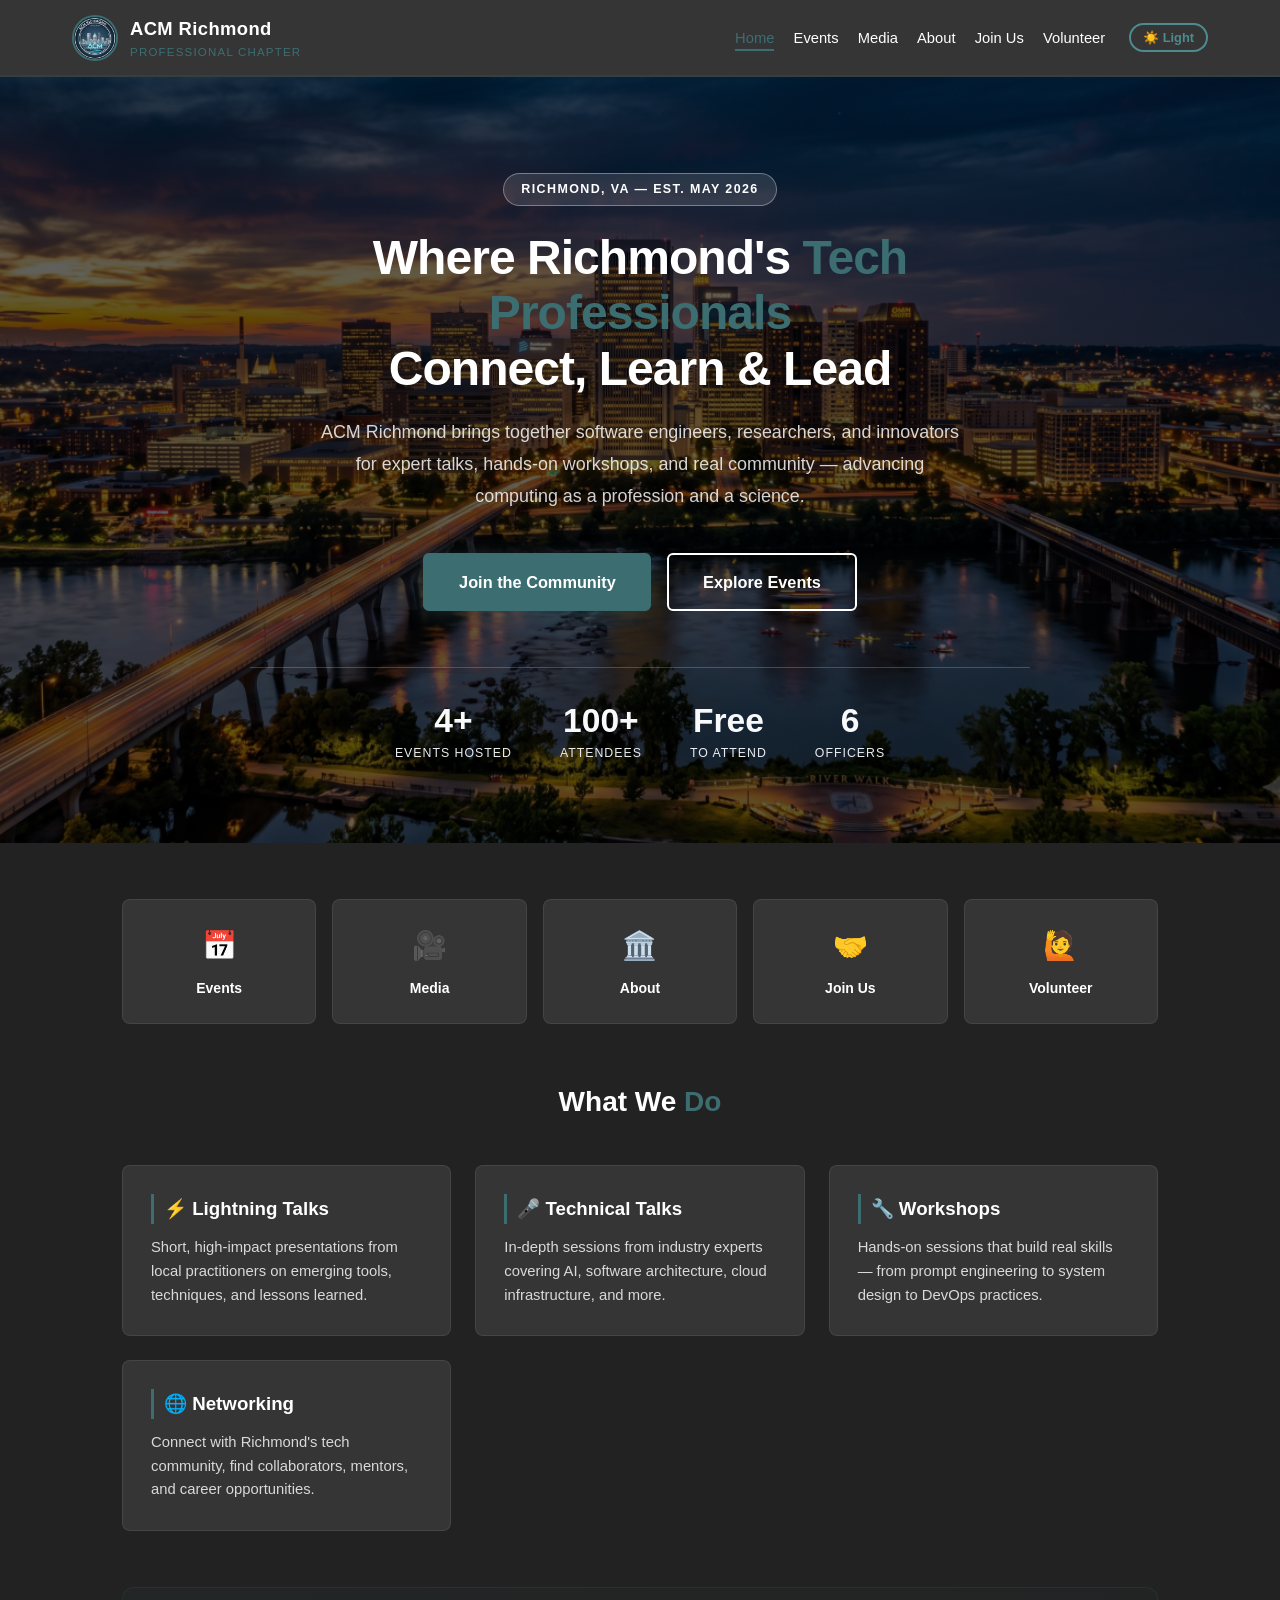
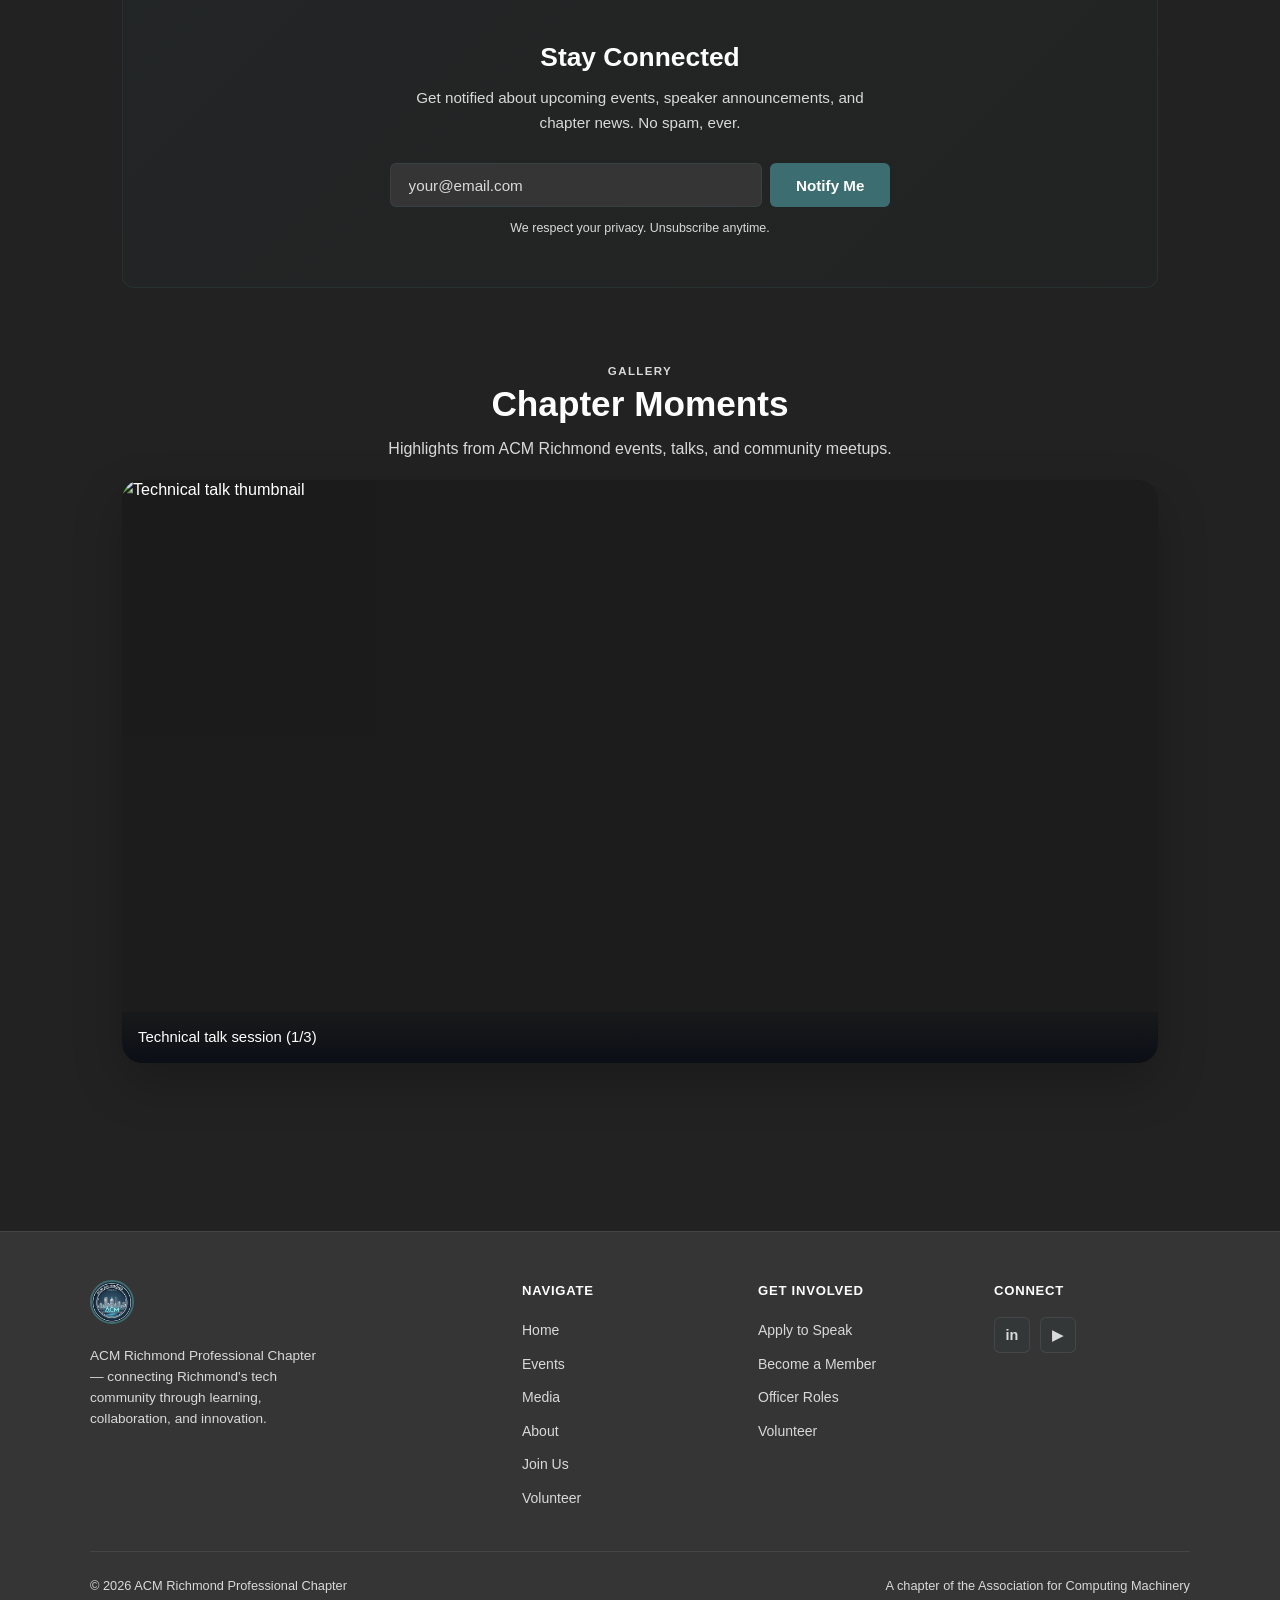
==== commit 6956899a: "Enhance homepage layout with navigation and sections Added navigation and hero section to the homepa" ====
--- a/index.html
+++ b/index.html
@@ -90,5 +90,296 @@
         <p>Professional Chapter</p>
       </div>
     </a>
-    <*
-
+    <div class="nav-right" id="navRight">
+      <nav><ul id="navList"></ul></nav>
+      <button class="theme-toggle-btn" id="themeToggle">&#9728;&#65039; Light</button>
+    </div>
+    <button class="hamburger" id="navToggle" aria-label="Toggle navigation">&#9776;</button>
+  </div>
+</header>
+
+<main>
+  <!-- HERO -->
+  <section class="hero-section">
+    <div class="hero-content">
+      <div class="hero-badge">Richmond, VA &mdash; Est. May 2026</div>
+      <h2 class="hero-headline">Where Richmond's <span>Tech Professionals</span><br>Connect, Learn &amp; Lead</h2>
+      <p class="hero-mission">ACM Richmond brings together software engineers, researchers, and innovators for expert talks, hands-on workshops, and real community &mdash; advancing computing as a profession and a science.</p>
+      <div class="hero-actions">
+        <a href="join.html" class="btn-primary-large">Join the Community</a>
+        <a href="events.html" class="btn-outline-large">Explore Events</a>
+      </div>
+      <div class="hero-stats">
+        <div class="stat"><span class="stat-num">4+</span><span class="stat-label">Events Hosted</span></div>
+        <div class="stat"><span class="stat-num">100+</span><span class="stat-label">Attendees</span></div>
+        <div class="stat"><span class="stat-num">Free</span><span class="stat-label">To Attend</span></div>
+        <div class="stat"><span class="stat-num">6</span><span class="stat-label">Officers</span></div>
+      </div>
+    </div>
+  </section>
+
+  <div class="container">
+
+    <!-- QUICK LINKS -->
+    <div class="quick-links reveal-stagger" style="margin-bottom:3.5rem">
+      <a href="events.html" class="quick-link-card"><span class="ql-icon">&#128197;</span><span class="ql-label">Events</span></a>
+      <a href="media.html" class="quick-link-card"><span class="ql-icon">&#127909;</span><span class="ql-label">Media</span></a>
+      <a href="about.html" class="quick-link-card"><span class="ql-icon">&#127963;&#65039;</span><span class="ql-label">About</span></a>
+      <a href="join.html" class="quick-link-card"><span class="ql-icon">&#129309;</span><span class="ql-label">Join Us</span></a>
+      <a href="volunteer.html" class="quick-link-card"><span class="ql-icon">&#128587;</span><span class="ql-label">Volunteer</span></a>
+    </div>
+
+    <!-- NEXT EVENT SPOTLIGHT -->
+    <div id="nextEventSpotlight"></div>
+
+    <!-- CORE PILLARS -->
+    <section style="margin-bottom:3.5rem">
+      <h2 class="section-title">What We <span>Do</span></h2>
+      <div class="pillars-grid reveal-stagger">
+        <div class="pillar-card">
+          <h3>&#9889; Lightning Talks</h3>
+          <p>Short, high-impact presentations from local practitioners on emerging tools, techniques, and lessons learned.</p>
+        </div>
+        <div class="pillar-card">
+          <h3>&#127908; Technical Talks</h3>
+          <p>In-depth sessions from industry experts covering AI, software architecture, cloud infrastructure, and more.</p>
+        </div>
+        <div class="pillar-card">
+          <h3>&#128295; Workshops</h3>
+          <p>Hands-on sessions that build real skills &mdash; from prompt engineering to system design to DevOps practices.</p>
+        </div>
+        <div class="pillar-card">
+          <h3>&#127760; Networking</h3>
+          <p>Connect with Richmond's tech community, find collaborators, mentors, and career opportunities.</p>
+        </div>
+      </div>
+    </section>
+
+    <!-- STAY CONNECTED -->
+    <section class="stay-connected reveal" style="margin-bottom:3.5rem">
+      <h3>Stay Connected</h3>
+      <p class="stay-connected-subtitle">Get notified about upcoming events, speaker announcements, and chapter news. No spam, ever.</p>
+      <form id="stayConnectedForm" novalidate>
+        <div class="email-form-row">
+          <input type="email" id="emailInput" class="email-input" placeholder="your@email.com" required autocomplete="email">
+          <button type="submit" class="btn-submit">Notify Me</button>
+        </div>
+        <p class="email-note">We respect your privacy. Unsubscribe anytime.</p>
+      </form>
+    </section>
+
+    <!-- PHOTO CAROUSEL -->
+    <section class="moments-section reveal">
+      <div class="moments-header">
+        <p class="moments-kicker">Gallery</p>
+        <h2>Chapter Moments</h2>
+        <p>Highlights from ACM Richmond events, talks, and community meetups.</p>
+      </div>
+
+      <div id="photoCarousel" class="moments-card">
+        <div class="moments-image-wrap">
+          <img id="carouselImage" src="" alt="ACM Richmond event photo">
+          <div class="moments-overlay">
+            <span id="carouselCaption">Loading photos...</span>
+          </div>
+        </div>
+      </div>
+    </section>
+
+  </div>
+</main>
+
+<footer>
+  <div class="footer-grid">
+    <div>
+      <img src="acm-logo.png" alt="ACM Richmond" width="44" style="border-radius:50%;border:2px solid var(--cyan-glow)">
+      <p class="footer-tagline">ACM Richmond Professional Chapter &mdash; connecting Richmond's tech community through learning, collaboration, and innovation.</p>
+    </div>
+    <div class="footer-col">
+      <h4>Navigate</h4>
+      <ul>
+        <li><a href="index.html">Home</a></li>
+        <li><a href="events.html">Events</a></li>
+        <li><a href="media.html">Media</a></li>
+        <li><a href="about.html">About</a></li>
+        <li><a href="join.html">Join Us</a></li>
+        <li><a href="volunteer.html">Volunteer</a></li>
+      </ul>
+    </div>
+    <div class="footer-col">
+      <h4>Get Involved</h4>
+      <ul>
+        <li><a href="join.html">Apply to Speak</a></li>
+        <li><a href="join.html">Become a Member</a></li>
+        <li><a href="join.html">Officer Roles</a></li>
+        <li><a href="volunteer.html">Volunteer</a></li>
+      </ul>
+    </div>
+    <div class="footer-col">
+      <h4>Connect</h4>
+      <div class="footer-social">
+        <a href="https://www.linkedin.com/company/richmond-acm-chapter/posts/?feedView=all" target="_blank" rel="noopener noreferrer" title="LinkedIn" aria-label="LinkedIn">in</a>
+        <a href="https://www.youtube.com/@ACMChapterRVA" target="_blank" rel="noopener noreferrer" title="YouTube" aria-label="YouTube">&#9654;</a>
+      </div>
+    </div>
+  </div>
+  <div class="footer-bottom">
+    <span>&copy; 2026 ACM Richmond Professional Chapter</span>
+    <span>A chapter of the <a href="https://www.acm.org" target="_blank" rel="noopener noreferrer">Association for Computing Machinery</a></span>
+  </div>
+</footer>
+
+<script src="js/main.js"></script>
+<script>
+  renderNav('home');
+
+  var EMAIL_FORM_URL = 'https://docs.google.com/forms/d/e/1FAIpQLSd-xBwD9xNw3G0Giyvi65U-GrFVs9nfEcXkPI0r7A0BqIA10Q/viewform';
+
+  var stayConnectedForm = document.getElementById('stayConnectedForm');
+  if (stayConnectedForm) {
+    stayConnectedForm.addEventListener('submit', function(e) {
+      e.preventDefault();
+      var email = document.getElementById('emailInput').value.trim();
+      if (!email) return;
+      window.open(EMAIL_FORM_URL, '_blank');
+      this.innerHTML = '<p style="color:var(--cyan-glow);font-weight:600;font-size:0.95rem;text-align:center">Thanks! Enter your email in the tab that just opened to complete your signup.</p>';
+    });
+  }
+
+  // =========================
+  // EVENT SPOTLIGHT
+  // =========================
+  fetch('data/events.json')
+    .then(function(r) {
+      if (!r.ok) throw new Error('events.json HTTP ' + r.status);
+      return r.json();
+    })
+    .then(function(events) {
+      var today = new Date();
+      today.setHours(0, 0, 0, 0);
+
+      var dated = (events || []).filter(function(e) {
+        if (!e || !e.date) return false;
+        var d = new Date(e.date + 'T00:00:00');
+        return !isNaN(d);
+      });
+
+      // Works even if there is no e.type field
+      var upcoming = dated
+        .filter(function(e) { return new Date(e.date + 'T00:00:00') >= today; })
+        .sort(function(a, b) { return a.date.localeCompare(b.date); });
+
+      var past = dated
+        .filter(function(e) { return new Date(e.date + 'T00:00:00') < today; })
+        .sort(function(a, b) { return b.date.localeCompare(a.date); });
+
+      var selected = upcoming.length ? upcoming[0] : (past.length ? past[0] : null);
+      var isPast = !upcoming.length && !!past.length;
+
+      var el = document.getElementById('nextEventSpotlight');
+      if (!el || !selected) {
+        if (el) el.innerHTML = '';
+        return;
+      }
+
+      el.innerHTML =
+        '<div class="next-event-spotlight reveal" style="margin-bottom:4rem">' +
+          '<div class="date-badge">' +
+            '<div class="month">' + monthAbbr(selected.date) + '</div>' +
+            '<div class="day">' + dayNum(selected.date) + '</div>' +
+            '<div class="year">' + yearNum(selected.date) + '</div>' +
+          '</div>' +
+          '<div>' +
+            '<div style="font-size:0.75rem;color:var(--amber);font-weight:700;text-transform:uppercase;letter-spacing:1.2px;margin-bottom:0.4rem">' +
+              (isPast ? 'Most Recent Event' : 'Next Event') +
+            '</div>' +
+            '<div class="spotlight-title">' + sanitize(selected.title || '') + '</div>' +
+            '<div class="spotlight-meta">' + sanitize(selected.speaker || '') + (selected.org ? ' &middot; ' + sanitize(selected.org) : '') + '</div>' +
+            '<div class="spotlight-detail">' + sanitize(selected.time || '') + (selected.format ? ' &middot; ' + sanitize(selected.format) : '') + '</div>' +
+          '</div>' +
+          (
+            !isPast
+              ? (selected.link
+                  ? '<a href="' + sanitizeUrl(selected.link) + '" target="_blank" rel="noopener noreferrer" class="btn">Register &rarr;</a>'
+                  : '<span class="btn-muted">Registration Coming Soon</span>')
+              : '<span class="btn-muted">Recording Coming Soon</span>'
+          ) +
+        '</div>';
+
+      initScrollReveal();
+    })
+    .catch(function(err) {
+      console.error('Event spotlight load error:', err);
+      var el = document.getElementById('nextEventSpotlight');
+      if (el) el.innerHTML = '';
+    });
+
+  // =========================
+  // PHOTO CAROUSEL
+  // =========================
+  var carouselPhotos = [];
+  var carouselIndex = 0;
+  var carouselTimer = null;
+
+  var carouselImage = document.getElementById('carouselImage');
+  var carouselCaption = document.getElementById('carouselCaption');
+
+  function paintSlide(p) {
+    carouselImage.src = p.src;
+    carouselImage.alt = p.alt || ('ACM Richmond photo ' + (carouselIndex + 1));
+    carouselCaption.textContent = (p.caption || 'Photo') + ' (' + (carouselIndex + 1) + '/' + carouselPhotos.length + ')';
+  }
+
+  function renderCarousel(initial) {
+    if (!carouselImage || !carouselCaption || !carouselPhotos.length) return;
+    var p = carouselPhotos[carouselIndex];
+
+    if (initial) {
+      paintSlide(p);
+      return;
+    }
+
+    carouselImage.classList.add('is-fading');
+    setTimeout(function() {
+      paintSlide(p);
+      carouselImage.classList.remove('is-fading');
+    }, 220);
+  }
+
+  function startCarousel() {
+    if (carouselTimer) clearInterval(carouselTimer);
+    carouselTimer = setInterval(function() {
+      if (!carouselPhotos.length) return;
+      carouselIndex = (carouselIndex + 1) % carouselPhotos.length;
+      renderCarousel(false);
+    }, 4200);
+  }
+
+  fetch('data/photos.json')
+    .then(function(r) {
+      if (!r.ok) throw new Error('photos.json HTTP ' + r.status);
+      return r.json();
+    })
+    .then(function(photoItems) {
+      carouselPhotos = (photoItems || []).filter(function(p) { return p && p.src; });
+
+      var shell = document.getElementById('photoCarousel');
+      if (!shell) return;
+
+      if (!carouselPhotos.length) {
+        shell.innerHTML = '<div style="padding:1rem;color:var(--text-muted)">No photos available yet.</div>';
+        return;
+      }
+
+      carouselIndex = 0;
+      renderCarousel(true);
+      startCarousel();
+    })
+    .catch(function(err) {
+      console.error('Carousel load error:', err);
+      var shell = document.getElementById('photoCarousel');
+      if (shell) shell.innerHTML = '<div style="padding:1rem;color:var(--text-muted)">Unable to load photos.</div>';
+    });
+</script>
+</body>
+</html>
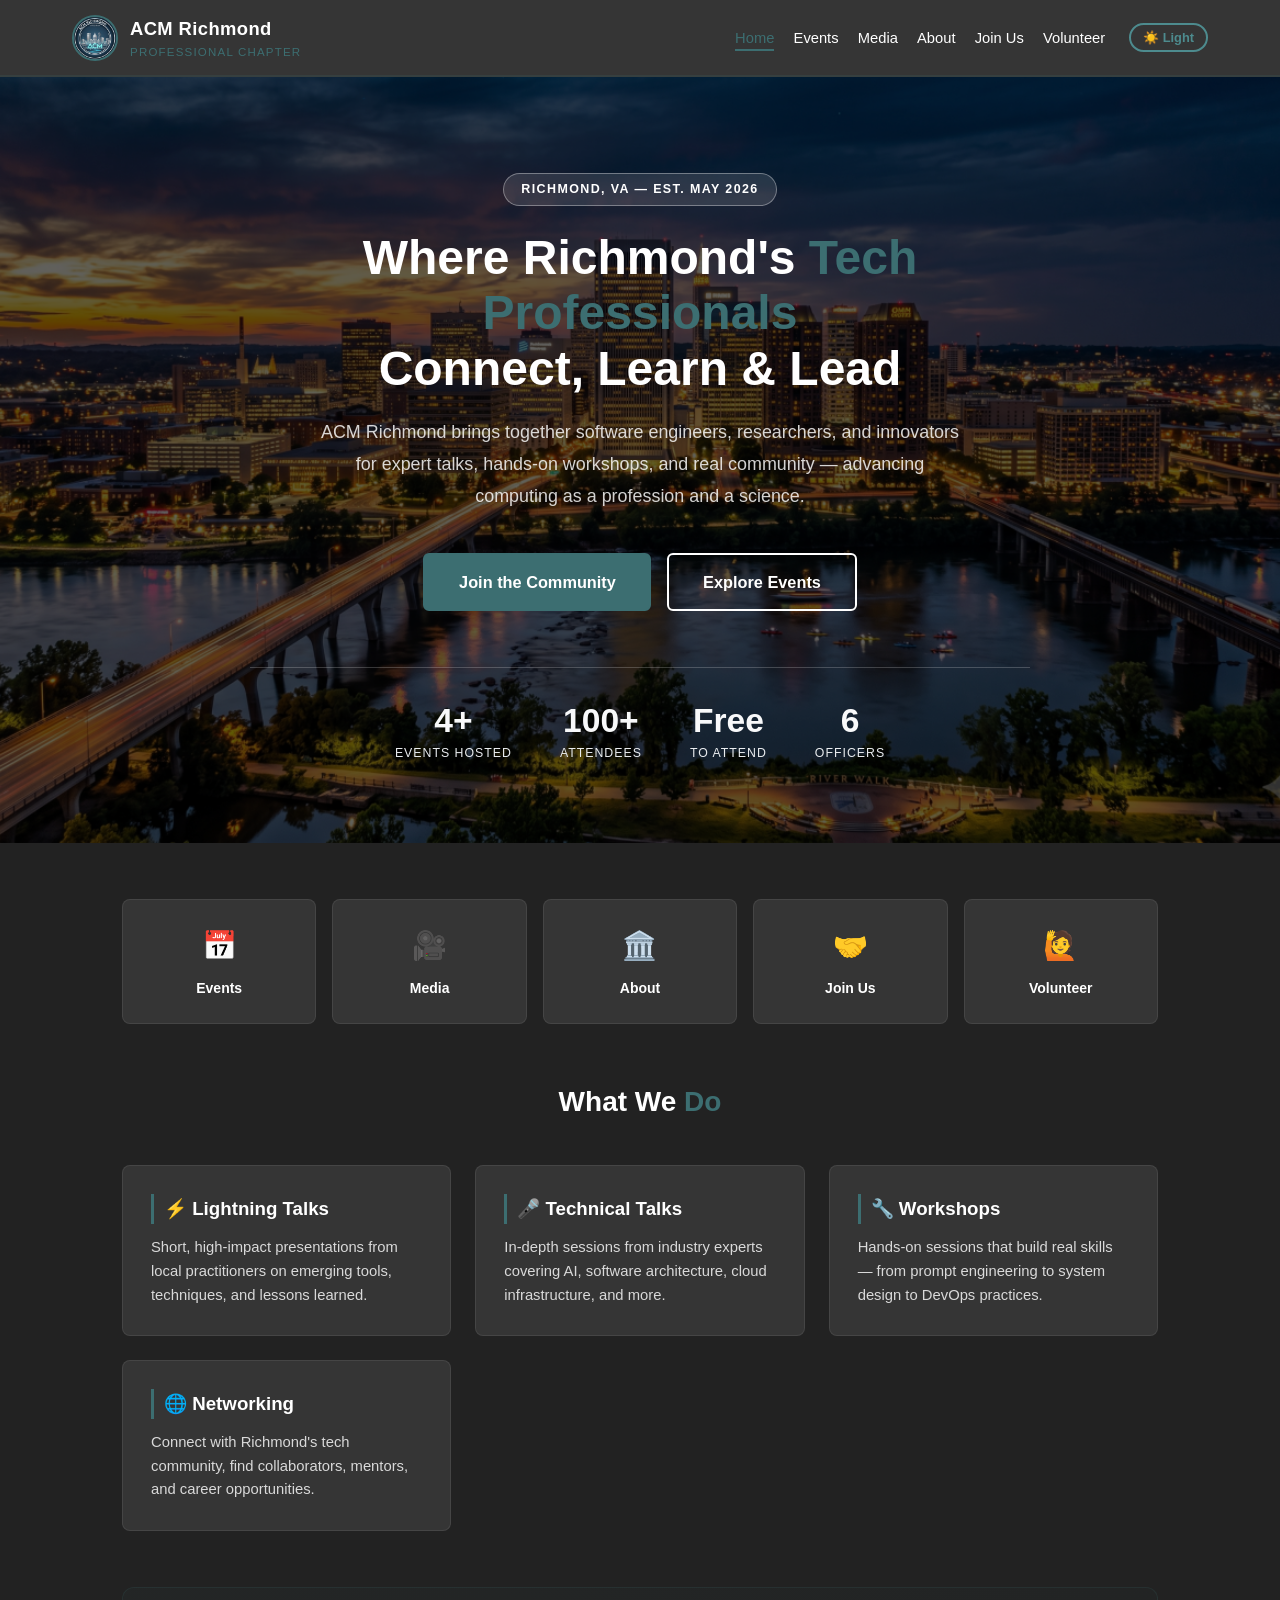
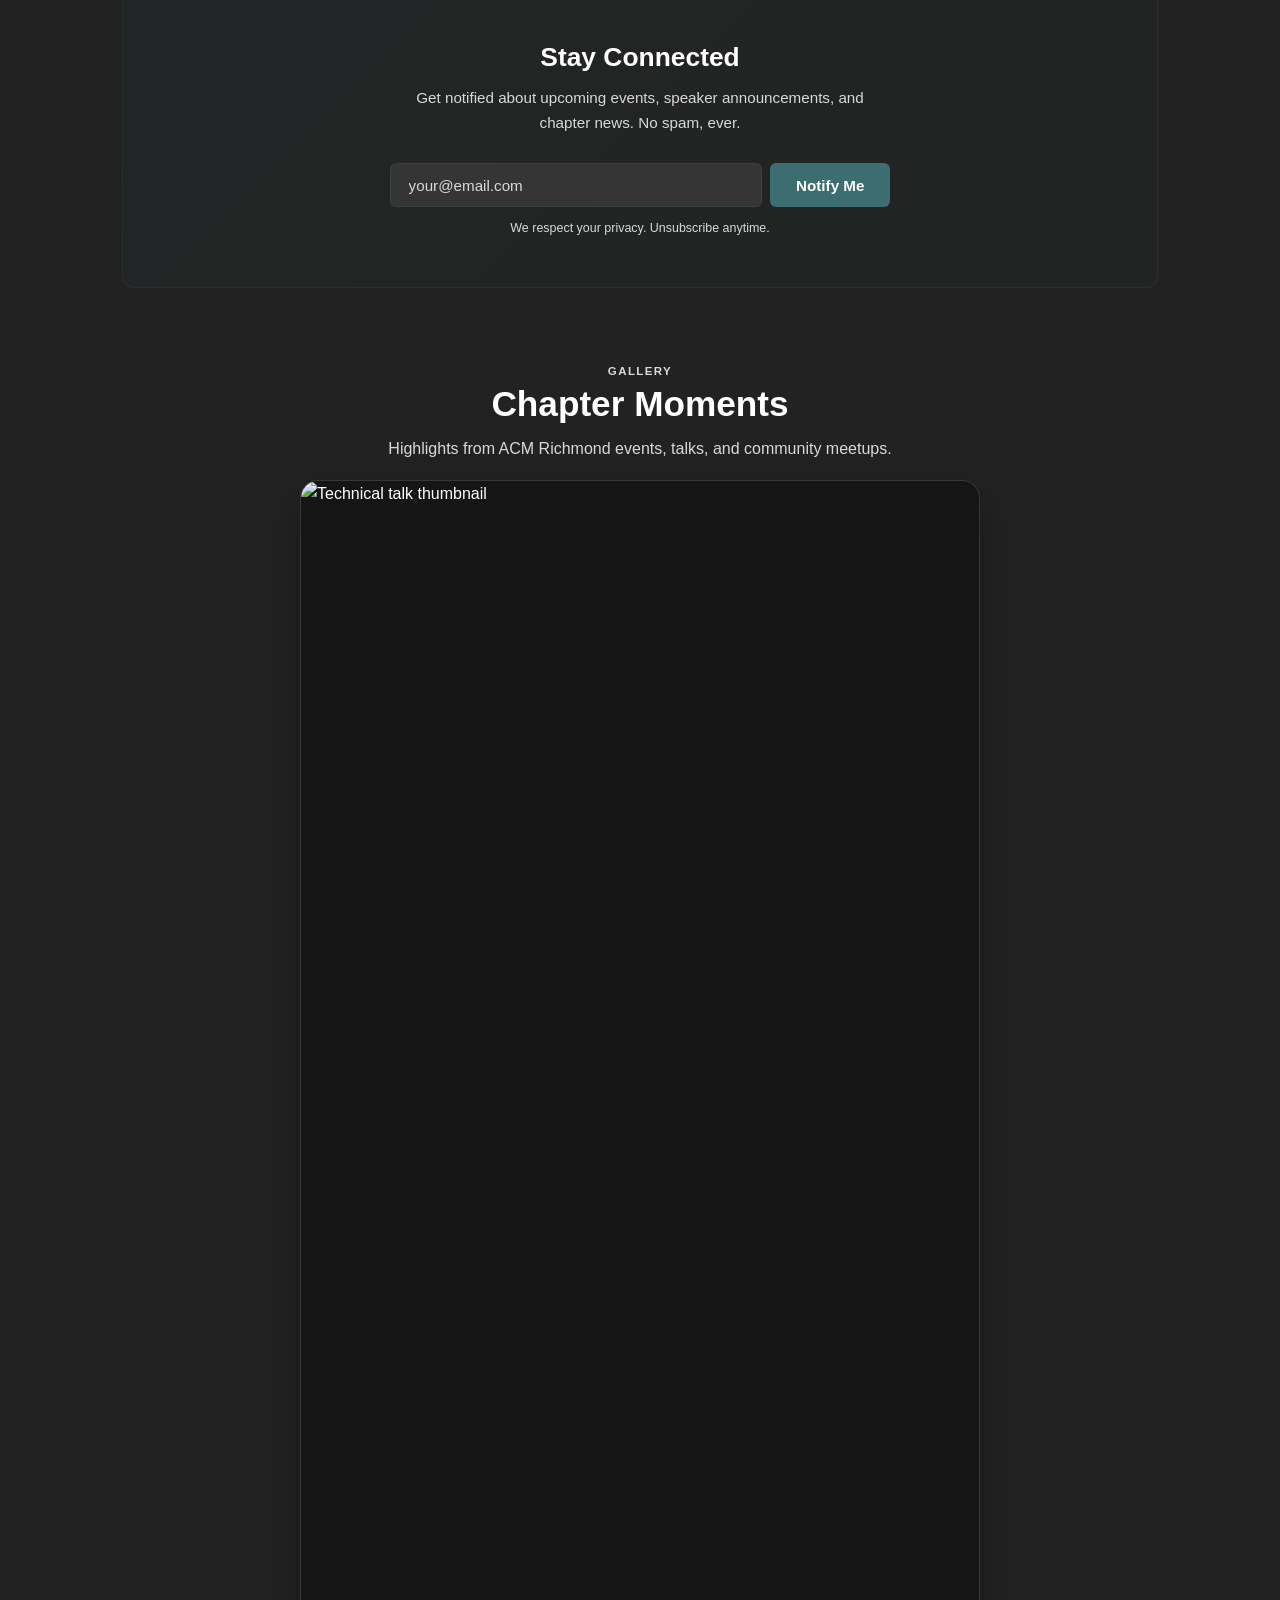
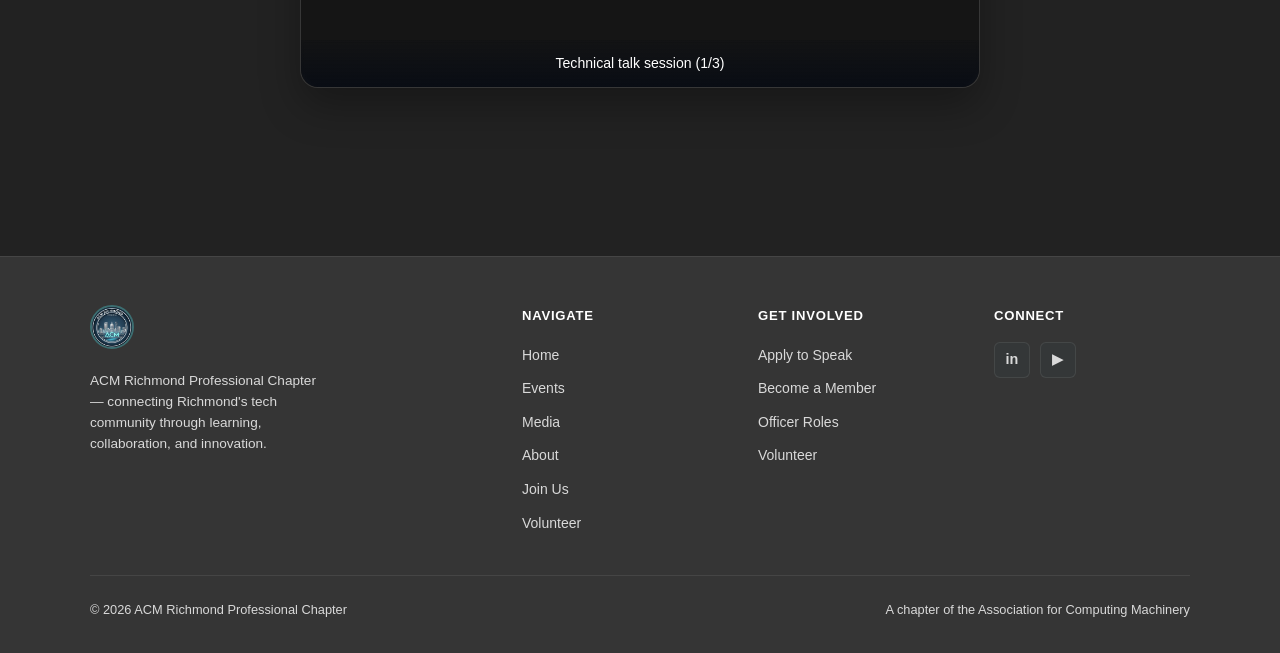
==== commit d8565b74: "Refactor styles and update HTML structure" ====
--- a/index.html
+++ b/index.html
@@ -21,7 +21,7 @@
   <link rel="stylesheet" href="css/style.css">
 
   <style>
-    /* Modern Chapter Moments */
+    /* Poster-focused Chapter Moments */
     .moments-section { margin: 4rem 0; }
     .moments-header { max-width: 760px; margin: 0 auto 1.2rem auto; text-align: center; }
     .moments-kicker {
@@ -32,22 +32,20 @@
     .moments-header p { margin: 0.65rem auto 0; color: var(--text-muted); max-width: 640px; }
 
     .moments-card {
+      max-width: 680px;
+      margin: 0 auto;
       border: 1px solid var(--glass-border);
-      border-radius: 20px;
+      border-radius: 18px;
       overflow: hidden;
-      background: linear-gradient(
-        180deg,
-        color-mix(in srgb, var(--brand-primary) 12%, transparent),
-        color-mix(in srgb, var(--cyan-glow) 6%, transparent)
-      );
-      box-shadow: 0 20px 50px rgba(0,0,0,0.22);
+      background: rgba(0,0,0,0.18);
+      box-shadow: 0 18px 40px rgba(0,0,0,0.30);
     }
 
     .moments-image-wrap {
       position: relative;
-      aspect-ratio: 16 / 9;
       width: 100%;
-      background: rgba(0,0,0,0.18);
+      aspect-ratio: 9 / 16;
+      background: rgba(0,0,0,0.24);
     }
 
     #carouselImage {
@@ -58,7 +56,7 @@
       object-position: center;
       opacity: 1;
       transition: opacity 420ms ease;
-      transform: scale(1.01);
+      transform: none !important;
     }
 
     #carouselImage.is-fading { opacity: 0; }
@@ -66,11 +64,17 @@
     .moments-overlay {
       position: absolute;
       left: 0; right: 0; bottom: 0;
-      padding: 0.85rem 1rem;
+      padding: 0.75rem 1rem;
+      text-align: center;
+      font-size: 0.88rem;
       background: linear-gradient(to top, rgba(5,10,20,0.72), rgba(5,10,20,0.12));
       color: #fff;
-      font-size: 0.93rem;
       backdrop-filter: blur(2px);
+    }
+
+    @media (max-width: 768px) {
+      .moments-card { max-width: 92vw; }
+      .moments-image-wrap { aspect-ratio: 3 / 5; }
     }
   </style>
 
@@ -99,7 +103,6 @@
 </header>
 
 <main>
-  <!-- HERO -->
   <section class="hero-section">
     <div class="hero-content">
       <div class="hero-badge">Richmond, VA &mdash; Est. May 2026</div>
@@ -119,8 +122,6 @@
   </section>
 
   <div class="container">
-
-    <!-- QUICK LINKS -->
     <div class="quick-links reveal-stagger" style="margin-bottom:3.5rem">
       <a href="events.html" class="quick-link-card"><span class="ql-icon">&#128197;</span><span class="ql-label">Events</span></a>
       <a href="media.html" class="quick-link-card"><span class="ql-icon">&#127909;</span><span class="ql-label">Media</span></a>
@@ -129,10 +130,8 @@
       <a href="volunteer.html" class="quick-link-card"><span class="ql-icon">&#128587;</span><span class="ql-label">Volunteer</span></a>
     </div>
 
-    <!-- NEXT EVENT SPOTLIGHT -->
     <div id="nextEventSpotlight"></div>
 
-    <!-- CORE PILLARS -->
     <section style="margin-bottom:3.5rem">
       <h2 class="section-title">What We <span>Do</span></h2>
       <div class="pillars-grid reveal-stagger">
@@ -155,7 +154,6 @@
       </div>
     </section>
 
-    <!-- STAY CONNECTED -->
     <section class="stay-connected reveal" style="margin-bottom:3.5rem">
       <h3>Stay Connected</h3>
       <p class="stay-connected-subtitle">Get notified about upcoming events, speaker announcements, and chapter news. No spam, ever.</p>
@@ -168,7 +166,6 @@
       </form>
     </section>
 
-    <!-- PHOTO CAROUSEL -->
     <section class="moments-section reveal">
       <div class="moments-header">
         <p class="moments-kicker">Gallery</p>
@@ -178,14 +175,13 @@
 
       <div id="photoCarousel" class="moments-card">
         <div class="moments-image-wrap">
-          <img id="carouselImage" src="" alt="ACM Richmond event photo">
+          <img id="carouselImage" src="" alt="ACM Richmond event poster">
           <div class="moments-overlay">
             <span id="carouselCaption">Loading photos...</span>
           </div>
         </div>
       </div>
     </section>
-
   </div>
 </main>
 
@@ -246,9 +242,6 @@
     });
   }
 
-  // =========================
-  // EVENT SPOTLIGHT
-  // =========================
   fetch('data/events.json')
     .then(function(r) {
       if (!r.ok) throw new Error('events.json HTTP ' + r.status);
@@ -264,7 +257,6 @@
         return !isNaN(d);
       });
 
-      // Works even if there is no e.type field
       var upcoming = dated
         .filter(function(e) { return new Date(e.date + 'T00:00:00') >= today; })
         .sort(function(a, b) { return a.date.localeCompare(b.date); });
@@ -314,9 +306,6 @@
       if (el) el.innerHTML = '';
     });
 
-  // =========================
-  // PHOTO CAROUSEL
-  // =========================
   var carouselPhotos = [];
   var carouselIndex = 0;
   var carouselTimer = null;
@@ -326,8 +315,8 @@
 
   function paintSlide(p) {
     carouselImage.src = p.src;
-    carouselImage.alt = p.alt || ('ACM Richmond photo ' + (carouselIndex + 1));
-    carouselCaption.textContent = (p.caption || 'Photo') + ' (' + (carouselIndex + 1) + '/' + carouselPhotos.length + ')';
+    carouselImage.alt = p.alt || ('ACM Richmond poster ' + (carouselIndex + 1));
+    carouselCaption.textContent = (p.caption || 'Poster') + ' (' + (carouselIndex + 1) + '/' + carouselPhotos.length + ')';
   }
 
   function renderCarousel(initial) {
--- a/css/style.css
+++ b/css/style.css
@@ -12,6 +12,10 @@
   --card-border:rgba(255, 255, 255, 0.08);
   --amber:      #3c6e71;
   --amber-dim:  rgba(60, 110, 113, 0.20);
+
+  /* Added for moments section */
+  --glass-border: rgba(255, 255, 255, 0.12);
+  --brand-primary: #3c6e71;
 }
 
 [data-theme="light"] {
@@ -25,6 +29,10 @@
   --card-border:rgba(53, 53, 53, 0.12);
   --amber:      #284b63;
   --amber-dim:  rgba(40, 75, 99, 0.12);
+
+  /* Added for moments section */
+  --glass-border: rgba(53, 53, 53, 0.14);
+  --brand-primary: #284b63;
 }
 
 /* ===========================
@@ -411,7 +419,7 @@
 .spotlight-detail { font-size: 0.85rem; color: var(--text-muted); }
 
 /* ===========================
-   OFFICER / TEAM CARDS — large, prominent layout
+   OFFICER / TEAM CARDS
    =========================== */
 .officer-grid {
   display: grid;
@@ -450,22 +458,10 @@
   color: var(--cyan-glow);
   font-size: 2rem;
   overflow: hidden;
-  transition: box-shadow 0.25s, border-color 0.25s, transform 0.25s;
-}
-.officer-card:hover .officer-avatar {
-  border-color: var(--amber);
-  box-shadow: 0 0 0 6px rgba(60, 110, 113, 0.14);
-  transform: scale(1.04);
 }
 .officer-avatar img { width: 100%; height: 100%; object-fit: cover; border-radius: 50%; }
 
-.officer-card h3 {
-  color: var(--white);
-  font-size: 1.25rem;
-  font-weight: 700;
-  margin-bottom: 0.4rem;
-  line-height: 1.2;
-}
+.officer-card h3 { color: var(--white); font-size: 1.25rem; font-weight: 700; margin-bottom: 0.4rem; line-height: 1.2; }
 
 .officer-role-badge {
   display: inline-block;
@@ -488,15 +484,9 @@
   margin: 0 auto 1.1rem;
 }
 
-.officer-bio {
-  color: var(--text-muted);
-  font-size: 0.9rem;
-  line-height: 1.65;
-  flex: 1;
-  margin-bottom: 1.4rem;
-}
-
+.officer-bio { color: var(--text-muted); font-size: 0.9rem; line-height: 1.65; flex: 1; margin-bottom: 1.4rem; }
 .officer-links { margin-top: auto; }
+
 .officer-linkedin {
   display: inline-flex; align-items: center; gap: 0.4rem;
   background: rgba(60, 110, 113,0.08);
@@ -507,15 +497,7 @@
   text-decoration: none;
   transition: all 0.2s;
 }
-.officer-linkedin:hover {
-  background: var(--cyan-glow); color: #fff;
-  box-shadow: 0 4px 14px rgba(60,110,113,0.3);
-}
-.officer-linkedin-placeholder {
-  display: inline-block;
-  font-size: 0.78rem; color: var(--text-muted);
-  font-style: italic;
-}
+.officer-linkedin:hover { background: var(--cyan-glow); color: #fff; }
 
 /* ===========================
    PILLAR CARDS
@@ -527,280 +509,9 @@
   border: 1px solid var(--card-border);
   border-radius: 8px;
   padding: 1.75rem;
-  transition: background-color 0.3s, box-shadow 0.22s ease, transform 0.22s ease;
-}
-.pillar-card:hover {
-  box-shadow: 0 6px 22px rgba(60, 110, 113,0.14);
-  transform: translateY(-2px);
 }
 .pillar-card h3 { margin-bottom: 0.75rem; color: var(--white); border-left: 3px solid var(--cyan-glow); padding-left: 10px; }
 .pillar-card p  { color: var(--text-muted); font-size: 0.925rem; }
-
-/* ===========================
-   EVENT CARDS
-   =========================== */
-.event-list { display: flex; flex-direction: column; gap: 1.5rem; }
-
-.event-card {
-  background-color: var(--bg-dark);
-  border-left: 4px solid var(--cyan-bright);
-  border-radius: 0 8px 8px 0;
-  padding: 1.75rem;
-  display: grid;
-  grid-template-columns: 96px 1fr;
-  gap: 1.5rem;
-  transition: background-color 0.3s, border-left-color 0.2s, box-shadow 0.22s ease;
-}
-.event-card:hover { box-shadow: 0 6px 22px rgba(60, 110, 113,0.14); }
-.event-card.past  { opacity: 0.72; border-left-color: var(--text-muted); }
-.event-card.highlighted { border-left-color: var(--amber); background: rgba(60, 110, 113,0.04); }
-
-.event-date {
-  display: flex; flex-direction: column; justify-content: center; align-items: center;
-  background-color: rgba(60, 110, 113,0.05);
-  border: 1px solid rgba(60, 110, 113,0.12);
-  border-radius: 6px; padding: 0.75rem 0.5rem; text-align: center; height: fit-content;
-}
-.event-date .month { font-size: 0.72rem; text-transform: uppercase; letter-spacing: 2px; color: var(--cyan-glow); font-weight: 700; }
-.event-date .day   { font-size: 1.75rem; font-weight: 800; color: var(--white); line-height: 1.15; margin: 2px 0; }
-.event-date .time  { font-size: 0.7rem; color: var(--text-muted); }
-.event-details h3  { font-size: 1.1rem; color: var(--white); margin-bottom: 0.35rem; }
-.event-meta        { font-size: 0.85rem; color: var(--cyan-glow); margin-bottom: 0.6rem; font-weight: 500; }
-.event-details p   { color: var(--text-muted); margin-bottom: 1.1rem; font-size: 0.875rem; line-height: 1.6; }
-.event-tags        { display: flex; gap: 0.5rem; flex-wrap: wrap; margin-bottom: 1rem; }
-
-/* ===========================
-   CALENDAR WIDGET
-   =========================== */
-.cal-container { max-width: 420px; }
-
-.cal-header { display: flex; justify-content: space-between; align-items: center; margin-bottom: 0.85rem; }
-.cal-month-label { font-size: 1.05rem; font-weight: 700; color: var(--white); }
-
-.cal-nav {
-  background: transparent;
-  border: 1px solid var(--cyan-bright);
-  color: var(--cyan-bright);
-  padding: 0.28rem 0.85rem;
-  border-radius: 4px;
-  cursor: pointer;
-  font-size: 0.9rem;
-  transition: all 0.2s;
-}
-.cal-nav:hover { background: var(--cyan-bright); color: #fff; }
-.cal-nav:active { transform: scale(0.94); }
-
-.cal-grid { display: grid; grid-template-columns: repeat(7, 1fr); gap: 3px; }
-.cal-day-name { text-align: center; font-size: 0.72rem; color: var(--text-muted); padding: 0.35rem 0; font-weight: 600; }
-
-.cal-cell {
-  text-align: center; padding: 0.45rem 0.2rem; border-radius: 4px;
-  font-size: 0.85rem; position: relative; color: var(--text-muted);
-  min-height: 36px; display: flex; flex-direction: column; align-items: center; justify-content: center;
-  transition: background 0.15s;
-}
-.cal-cell.empty { background: transparent; }
-.cal-cell.has-event {
-  cursor: pointer;
-  background: rgba(60, 110, 113,0.14);
-  color: var(--cyan-glow);
-  font-weight: 600;
-}
-.cal-cell.has-event:hover { background: rgba(60, 110, 113,0.26); }
-.cal-cell.has-volunteer {
-  cursor: pointer;
-  background: var(--amber-dim);
-  color: var(--amber);
-  font-weight: 600;
-}
-.cal-cell.has-volunteer:hover { background: rgba(60, 110, 113, 0.22); }
-.cal-cell.today { box-shadow: inset 0 0 0 1px var(--cyan-bright); color: var(--text-light); }
-.cal-cell.selected          { background: var(--cyan-glow)  !important; color: #fff !important; font-weight: 700; }
-.cal-cell.selected-volunteer{ background: var(--amber)      !important; color: #fff !important; font-weight: 700; }
-
-.cal-dot { display: block; width: 4px; height: 4px; border-radius: 50%; background: currentColor; margin: 2px auto 0; }
-
-.cal-detail {
-  margin-top: 1.25rem; padding: 1.25rem;
-  background: var(--bg-dark); border: 1px solid var(--card-border); border-radius: 8px;
-  display: none;
-  animation: pageFadeIn 0.2s ease;
-}
-.cal-detail.visible { display: block; }
-.cal-detail h4 { color: var(--white); margin-bottom: 0.85rem; font-size: 0.95rem; }
-.cal-detail-empty { color: var(--text-muted); font-size: 0.875rem; }
-
-/* ===========================
-   EVENTS PAGE LAYOUT
-   =========================== */
-.events-layout {
-  display: grid;
-  grid-template-columns: 420px 1fr;
-  gap: 3rem;
-  align-items: start;
-}
-.events-calendar-col { position: sticky; top: 80px; }
-
-/* ===========================
-   JOIN CARDS
-   =========================== */
-.join-grid {
-  display: grid;
-  grid-template-columns: repeat(auto-fill, minmax(220px, 1fr));
-  gap: 1.5rem;
-  margin-bottom: 3.5rem;
-}
-
-.join-card {
-  background-color: var(--bg-dark);
-  border: 1px solid var(--card-border);
-  border-radius: 8px;
-  padding: 2rem 1.5rem;
-  text-align: center;
-  transition: transform 0.22s ease, border-color 0.2s, box-shadow 0.22s ease;
-  display: flex; flex-direction: column; gap: 0.85rem;
-}
-.join-card:hover {
-  transform: translateY(-5px);
-  border-color: var(--cyan-glow);
-  box-shadow: 0 10px 32px rgba(60, 110, 113,0.18);
-}
-.join-card:active { transform: translateY(-2px); }
-.join-icon { font-size: 2rem; }
-.join-card h3 { color: var(--white); font-size: 1.05rem; }
-.join-card p  { color: var(--text-muted); font-size: 0.875rem; flex: 1; line-height: 1.55; }
-.join-action  { margin-top: auto; padding-top: 0.5rem; }
-
-/* ===========================
-   WHAT WE DO CARDS
-   =========================== */
-.what-we-do-grid {
-  display: grid;
-  grid-template-columns: repeat(auto-fill, minmax(200px, 1fr));
-  gap: 1.25rem;
-  margin-bottom: 4rem;
-}
-
-.wwd-card {
-  background-color: var(--bg-dark);
-  border: 1px solid var(--card-border);
-  border-radius: 8px;
-  padding: 1.5rem;
-  transition: border-color 0.2s, box-shadow 0.22s ease, transform 0.22s ease;
-}
-.wwd-card:hover {
-  border-color: var(--cyan-glow);
-  box-shadow: 0 6px 22px rgba(60, 110, 113,0.14);
-  transform: translateY(-2px);
-}
-.wwd-card .wwd-icon { font-size: 1.6rem; margin-bottom: 0.6rem; }
-.wwd-card h4 { color: var(--white); font-size: 0.95rem; margin-bottom: 0.4rem; }
-.wwd-card p  { color: var(--text-muted); font-size: 0.82rem; line-height: 1.5; }
-
-/* ===========================
-   MEDIA CARDS
-   =========================== */
-.media-grid {
-  display: grid;
-  grid-template-columns: repeat(auto-fill, minmax(280px, 1fr));
-  gap: 1.5rem;
-}
-
-.media-card {
-  background-color: var(--bg-dark);
-  border: 1px solid var(--card-border);
-  border-radius: 8px;
-  overflow: hidden;
-  transition: transform 0.22s ease, border-color 0.2s, box-shadow 0.22s ease;
-  text-decoration: none;
-  display: block;
-  color: var(--text-light);
-}
-.media-card:hover {
-  transform: translateY(-5px);
-  border-color: var(--cyan-glow);
-  box-shadow: 0 10px 32px rgba(60, 110, 113,0.18);
-}
-.media-card.coming-soon { opacity: 0.65; cursor: default; }
-.media-card.coming-soon:hover { transform: none; border-color: var(--card-border); box-shadow: none; }
-
-.media-thumb {
-  width: 100%; aspect-ratio: 16 / 9;
-  background: linear-gradient(135deg, rgba(60,110,113,0.1), rgba(29,95,220,0.04));
-  display: flex; align-items: center; justify-content: center;
-  position: relative; overflow: hidden;
-}
-.media-thumb img        { width: 100%; height: 100%; object-fit: cover; }
-.media-thumb .thumb-icon{ font-size: 2.25rem; opacity: 0.45; }
-
-.media-thumb .play-overlay {
-  position: absolute; inset: 0;
-  display: flex; align-items: center; justify-content: center;
-  background: rgba(0,0,0,0.32);
-  opacity: 0; transition: opacity 0.2s;
-}
-.media-card:hover .play-overlay { opacity: 1; }
-.play-overlay span { font-size: 2.5rem; }
-
-.coming-soon-tag {
-  position: absolute; top: 10px; right: 10px;
-  background: rgba(0,0,0,0.6); color: var(--text-muted);
-  font-size: 0.7rem; font-weight: 600; padding: 0.2rem 0.5rem; border-radius: 4px;
-  text-transform: uppercase; letter-spacing: 0.5px;
-}
-
-.media-body     { padding: 1.1rem 1.25rem; }
-.media-body h4  { color: var(--white); font-size: 0.95rem; margin-bottom: 0.3rem; line-height: 1.4; }
-.media-meta     { color: var(--text-muted); font-size: 0.8rem; }
-
-/* ===========================
-   VOLUNTEER SLOT CARDS
-   =========================== */
-.slot-list { display: flex; flex-direction: column; gap: 0.9rem; margin-top: 0.25rem; }
-
-.slot-card {
-  background: var(--bg-dark);
-  border: 1px solid rgba(60, 110, 113, 0.18);
-  border-left: 4px solid var(--amber);
-  border-radius: 0 8px 8px 0;
-  padding: 1.1rem 1.25rem;
-  display: flex; justify-content: space-between; align-items: center;
-  gap: 1rem; flex-wrap: wrap;
-  transition: box-shadow 0.2s;
-}
-.slot-card:hover { box-shadow: 0 4px 16px rgba(60,110,113,0.15); }
-.slot-info h4   { color: var(--white); font-size: 0.95rem; margin-bottom: 0.2rem; }
-.slot-meta      { color: var(--text-muted); font-size: 0.82rem; }
-.slot-note      { color: var(--amber); font-size: 0.78rem; margin-top: 0.25rem; }
-.slot-right     { display: flex; flex-direction: column; align-items: flex-end; gap: 0.5rem; flex-shrink: 0; }
-.slot-spots     { font-size: 0.78rem; color: var(--amber); font-weight: 600; white-space: nowrap; }
-
-/* ===========================
-   OPEN POSITIONS
-   =========================== */
-.open-positions-notice {
-  background: rgba(60,110,113,0.06);
-  border: 1px solid rgba(60,110,113,0.2);
-  border-radius: 8px;
-  padding: 1.5rem;
-  text-align: center;
-  color: var(--text-muted);
-  font-size: 0.9rem;
-}
-
-.open-position-card {
-  background: var(--bg-dark);
-  border: 1px solid rgba(60,110,113,0.2);
-  border-left: 4px solid var(--cyan-bright);
-  border-radius: 0 8px 8px 0;
-  padding: 1.1rem 1.25rem;
-  display: flex; justify-content: space-between; align-items: center;
-  gap: 1rem; flex-wrap: wrap;
-  margin-bottom: 0.75rem;
-  transition: box-shadow 0.2s;
-}
-.open-position-card:hover { box-shadow: 0 4px 16px rgba(60,110,113,0.14); }
-.open-position-card h4 { color: var(--white); font-size: 0.95rem; }
 
 /* ===========================
    FOOTER
@@ -810,7 +521,6 @@
   border-top: 1px solid var(--card-border);
   padding: 3rem 2rem 2rem;
   margin-top: 3rem;
-  transition: background-color 0.3s;
 }
 
 .footer-grid {
@@ -819,15 +529,14 @@
   grid-template-columns: 2fr 1fr 1fr 1fr;
   gap: 2.5rem;
 }
-
 .footer-tagline { color: var(--text-muted); font-size: 0.85rem; margin-top: 0.85rem; max-width: 230px; line-height: 1.55; }
 
 .footer-col h4 {
   color: var(--white); font-size: 0.82rem; font-weight: 700;
   margin-bottom: 1rem; text-transform: uppercase; letter-spacing: 0.75px;
 }
-.footer-col ul   { list-style: none; display: flex; flex-direction: column; gap: 0.5rem; }
-.footer-col ul a { text-decoration: none; color: var(--text-muted); font-size: 0.875rem; transition: color 0.2s; }
+.footer-col ul { list-style: none; display: flex; flex-direction: column; gap: 0.5rem; }
+.footer-col ul a { text-decoration: none; color: var(--text-muted); font-size: 0.875rem; }
 .footer-col ul a:hover { color: var(--amber); }
 
 .footer-social { display: flex; gap: 0.6rem; flex-wrap: wrap; }
@@ -838,16 +547,9 @@
   border: 1px solid var(--card-border);
   border-radius: 6px;
   text-decoration: none; font-size: 0.9rem; color: var(--text-muted);
-  transition: all 0.2s;
   font-weight: 700;
 }
-.footer-social a:hover {
-  background: rgba(60,110,113,0.16);
-  border-color: var(--cyan-glow);
-  color: var(--cyan-glow);
-  transform: translateY(-2px);
-  box-shadow: 0 4px 12px rgba(60,110,113,0.25);
-}
+.footer-social a:hover { border-color: var(--cyan-glow); color: var(--cyan-glow); }
 
 .footer-bottom {
   max-width: 1100px; margin: 0 auto;
@@ -856,11 +558,11 @@
   display: flex; justify-content: space-between; align-items: center;
   color: var(--text-muted); font-size: 0.8rem; flex-wrap: wrap; gap: 0.75rem;
 }
-.footer-bottom a { color: var(--text-muted); text-decoration: none; transition: color 0.2s; }
+.footer-bottom a { color: var(--text-muted); text-decoration: none; }
 .footer-bottom a:hover { color: var(--amber); }
 
 /* ===========================
-   HERO SECTION (HOME — full redesign)
+   HERO SECTION
    =========================== */
 .hero-section {
   background-image: url('../media/richmond-downtown-nano-banana.png');
@@ -871,13 +573,11 @@
   text-align: center;
   position: relative;
   overflow: hidden;
-  animation: pageFadeIn 0.55s ease forwards;
 }
 .hero-section::before {
   content: '';
   position: absolute; inset: 0;
   background: rgba(0, 0, 0, 0.62);
-  pointer-events: none;
 }
 .hero-content { position: relative; max-width: 780px; margin: 0 auto; }
 
@@ -892,22 +592,12 @@
   margin-bottom: 1.5rem;
 }
 
-.hero-headline {
-  font-size: 3rem; font-weight: 800; line-height: 1.15;
-  color: #ffffff; margin-bottom: 1.25rem;
-  letter-spacing: -0.02em;
-}
+.hero-headline { font-size: 3rem; font-weight: 800; line-height: 1.15; color: #ffffff; margin-bottom: 1.25rem; }
 .hero-headline span { color: var(--cyan-glow); }
 
-.hero-mission {
-  font-size: 1.12rem; color: rgba(255,255,255,0.82); line-height: 1.8;
-  max-width: 640px; margin: 0 auto 2.5rem;
-}
-
-.hero-actions {
-  display: flex; gap: 1rem; justify-content: center; flex-wrap: wrap;
-  margin-bottom: 3.5rem;
-}
+.hero-mission { font-size: 1.12rem; color: rgba(255,255,255,0.82); line-height: 1.8; max-width: 640px; margin: 0 auto 2.5rem; }
+
+.hero-actions { display: flex; gap: 1rem; justify-content: center; flex-wrap: wrap; margin-bottom: 3.5rem; }
 
 .btn-primary-large {
   display: inline-block;
@@ -915,11 +605,8 @@
   border: 2px solid var(--cyan-glow);
   padding: 0.9rem 2.1rem; border-radius: 6px;
   text-decoration: none; font-weight: 700; font-size: 1.02rem;
-  transition: all 0.22s;
-  box-shadow: 0 4px 22px rgba(60,110,113,0.3);
-}
-.btn-primary-large:hover { background: var(--cyan-bright); border-color: var(--cyan-bright); box-shadow: 0 6px 30px rgba(60,110,113,0.46); transform: translateY(-2px); }
-.btn-primary-large:active { transform: translateY(0); }
+}
+.btn-primary-large:hover { background: var(--cyan-bright); border-color: var(--cyan-bright); }
 
 .btn-outline-large {
   display: inline-block;
@@ -927,19 +614,15 @@
   border: 2px solid #ffffff;
   padding: 0.9rem 2.1rem; border-radius: 6px;
   text-decoration: none; font-weight: 700; font-size: 1.02rem;
-  transition: all 0.22s;
-}
-.btn-outline-large:hover { background: rgba(255,255,255,0.12); transform: translateY(-2px); }
-.btn-outline-large:active { transform: translateY(0); }
-[data-theme="light"] .btn-outline-large { color: #ffffff; border-color: #ffffff; }
-[data-theme="light"] .btn-outline-large:hover { background: rgba(255,255,255,0.12); }
+}
+.btn-outline-large:hover { background: rgba(255,255,255,0.12); }
 
 .hero-stats {
   display: flex; gap: 3rem; justify-content: center; flex-wrap: wrap;
   padding-top: 2.25rem;
   border-top: 1px solid rgba(255,255,255,0.2);
 }
-.stat .stat-num   { display: block; font-size: 2.1rem; font-weight: 800; color: #f8f9fa; line-height: 1; }
+.stat .stat-num { display: block; font-size: 2.1rem; font-weight: 800; color: #f8f9fa; line-height: 1; }
 .stat .stat-label { display: block; font-size: 0.77rem; color: #e9ecef; text-transform: uppercase; letter-spacing: 1px; margin-top: 0.35rem; }
 
 /* ===========================
@@ -956,10 +639,7 @@
 .stay-connected h3 { font-size: 1.65rem; color: var(--white); margin-bottom: 0.5rem; }
 .stay-connected-subtitle { color: var(--text-muted); font-size: 0.95rem; margin-bottom: 1.75rem; max-width: 480px; margin-left: auto; margin-right: auto; }
 
-.email-form-row {
-  display: flex; gap: 0.55rem; justify-content: center; flex-wrap: wrap;
-  margin: 0 auto 0.75rem; max-width: 500px;
-}
+.email-form-row { display: flex; gap: 0.55rem; justify-content: center; flex-wrap: wrap; margin: 0 auto 0.75rem; max-width: 500px; }
 .email-input {
   flex: 1 1 260px;
   background: var(--bg-dark);
@@ -969,8 +649,6 @@
   padding: 0.78rem 1.1rem;
   font-size: 0.95rem;
   outline: none;
-  transition: border-color 0.2s, box-shadow 0.2s;
-  min-width: 200px;
 }
 .email-input:focus { border-color: var(--cyan-glow); box-shadow: 0 0 0 3px rgba(60,110,113,0.12); }
 .email-input::placeholder { color: var(--text-muted); }
@@ -979,357 +657,166 @@
   background: var(--amber); color: #fff; border: none;
   padding: 0.78rem 1.6rem; border-radius: 6px;
   font-weight: 700; font-size: 0.95rem; cursor: pointer;
-  transition: all 0.2s; white-space: nowrap;
-}
-.btn-submit:hover { background: #d49a20; box-shadow: 0 4px 16px rgba(60,110,113,0.38); transform: translateY(-1px); }
-.btn-submit:active { transform: translateY(0); }
+}
+.btn-submit:hover { background: var(--cyan-bright); }
 .email-note { color: var(--text-muted); font-size: 0.78rem; margin-top: 0.6rem; }
 
 /* ===========================
+   MODERN CHAPTER MOMENTS
+   POSTER-ONLY (vertical images)
+   =========================== */
+.moments-section { margin: 4rem 0; }
+
+.moments-header {
+  max-width: 760px;
+  margin: 0 auto 1.2rem auto;
+  text-align: center;
+}
+.moments-kicker {
+  display: inline-block;
+  margin-bottom: 0.35rem;
+  font-size: 0.72rem;
+  letter-spacing: 0.12em;
+  text-transform: uppercase;
+  color: var(--amber);
+  font-weight: 700;
+}
+.moments-header h2 {
+  margin: 0;
+  font-size: clamp(1.55rem, 2.8vw, 2.2rem);
+  line-height: 1.2;
+}
+.moments-header p {
+  margin: 0.65rem auto 0;
+  color: var(--text-muted);
+  max-width: 640px;
+}
+
+.moments-card {
+  max-width: 680px;
+  margin: 0 auto;
+  border: 1px solid var(--glass-border);
+  border-radius: 18px;
+  overflow: hidden;
+  background: rgba(0,0,0,0.18);
+  box-shadow: 0 18px 40px rgba(0,0,0,0.30);
+}
+
+.moments-image-wrap {
+  position: relative;
+  width: 100%;
+  aspect-ratio: 9 / 16; /* strict poster ratio */
+  background: rgba(0,0,0,0.24);
+}
+
+#carouselImage {
+  width: 100%;
+  height: 100%;
+  display: block;
+  object-fit: cover;      /* poster-only assets */
+  object-position: center;
+  opacity: 1;
+  transition: opacity 420ms ease;
+  transform: none !important;
+}
+
+#carouselImage.is-fading { opacity: 0; }
+
+.moments-overlay {
+  position: absolute;
+  left: 0; right: 0; bottom: 0;
+  padding: 0.75rem 1rem;
+  text-align: center;
+  font-size: 0.88rem;
+  background: linear-gradient(to top, rgba(5,10,20,0.72), rgba(5,10,20,0.12));
+  color: #fff;
+  backdrop-filter: blur(2px);
+}
+
+/* ===========================
    RESPONSIVE
    =========================== */
-
-/* ── Tablet landscape ── */
 @media (max-width: 1024px) {
-  .events-layout     { grid-template-columns: 320px 1fr; gap: 2rem; }
-  .footer-grid       { grid-template-columns: 1.5fr 1fr 1fr; gap: 2rem; }
+  .footer-grid { grid-template-columns: 1.5fr 1fr 1fr; gap: 2rem; }
   .footer-grid > div:last-child { grid-column: 1 / -1; }
-  .officer-grid      { grid-template-columns: repeat(2, 1fr); }
-  .hero-headline     { font-size: 2.6rem; }
-}
-
-/* ── Tablet portrait ── */
+  .officer-grid { grid-template-columns: repeat(2, 1fr); }
+  .hero-headline { font-size: 2.6rem; }
+}
+
 @media (max-width: 900px) {
-  .quick-links                  { grid-template-columns: repeat(3, 1fr); }
-  .next-event-spotlight         { grid-template-columns: auto 1fr; }
-  .next-event-spotlight .btn    { display: none; }
-  .pillars-grid                 { grid-template-columns: repeat(2, 1fr); }
-  .footer-grid                  { grid-template-columns: 1fr 1fr; }
-  .footer-grid > div:last-child { grid-column: auto; }
-}
-
-/* ── Large mobile / small tablet ── */
+  .quick-links { grid-template-columns: repeat(3, 1fr); }
+  .next-event-spotlight { grid-template-columns: auto 1fr; }
+  .next-event-spotlight .btn { display: none; }
+  .pillars-grid { grid-template-columns: repeat(2, 1fr); }
+  .footer-grid { grid-template-columns: 1fr 1fr; }
+}
+
 @media (max-width: 768px) {
-  /* nav */
-  .hamburger  { display: block; }
-  .nav-right  {
+  .hamburger { display: block; }
+  .nav-right {
     display: none; flex-direction: column; align-items: flex-start;
     width: 100%; padding: 1rem 0 0.5rem; gap: 1rem;
     border-top: 1px solid var(--card-border); margin-top: 0.5rem;
   }
   .nav-right.open { display: flex; }
   nav ul { flex-direction: column; gap: 0.6rem; }
-  nav a  { font-size: 1rem; padding: 0.2rem 0; }
-
-  /* typography */
-  .page-header h2  { font-size: 1.65rem; }
-  .page-header p   { font-size: 0.95rem; }
-  .section-title   { font-size: 1.5rem; }
-  .hero-headline   { font-size: 2rem; }
-  .hero-mission    { font-size: 1.05rem; }
-
-  /* hero */
-  .hero-section  { padding: 4rem 1.5rem 3.5rem; }
-  .hero-actions  { flex-direction: column; align-items: center; }
-  .btn-primary-large,
-  .btn-outline-large { width: 100%; max-width: 320px; text-align: center; }
-  .hero-stats    { gap: 1.75rem; }
-
-  /* officers */
-  .officer-grid   { grid-template-columns: repeat(2, 1fr); gap: 1.25rem; }
+
+  .section-title { font-size: 1.5rem; }
+  .hero-headline { font-size: 2rem; }
+  .hero-mission { font-size: 1.05rem; }
+
+  .hero-section { padding: 4rem 1.5rem 3.5rem; }
+  .hero-actions { flex-direction: column; align-items: center; }
+  .btn-primary-large, .btn-outline-large { width: 100%; max-width: 320px; text-align: center; }
+  .hero-stats { gap: 1.75rem; }
+
+  .officer-grid { grid-template-columns: repeat(2, 1fr); gap: 1.25rem; }
   .officer-avatar { width: 100px; height: 100px; font-size: 1.6rem; }
-  .officer-card   { padding: 1.75rem 1.25rem; }
-
-  /* quick links */
+  .officer-card { padding: 1.75rem 1.25rem; }
+
   .quick-links { grid-template-columns: repeat(3, 1fr); }
 
-  /* next event */
   .next-event-spotlight { grid-template-columns: auto 1fr; }
 
-  /* events */
-  .events-layout       { grid-template-columns: 1fr; }
-  .events-calendar-col { position: static; }
-  .event-card  { grid-template-columns: 1fr; }
-  .event-date  { flex-direction: row; gap: 10px; justify-content: flex-start; padding: 0.75rem; height: auto; }
-  .event-date .day { font-size: 1.3rem; margin: 0; }
-
-  /* stay connected */
   .stay-connected { padding: 2.25rem 1.5rem; }
   .stay-connected h3 { font-size: 1.35rem; }
 
-  /* footer */
-  .footer-grid   { grid-template-columns: 1fr 1fr; }
+  .footer-grid { grid-template-columns: 1fr 1fr; }
   .footer-bottom { flex-direction: column; text-align: center; gap: 0.4rem; }
-}
-
-/* ── Medium mobile (landscape phones) ── */
+
+  .moments-card { max-width: 92vw; }
+  .moments-image-wrap { aspect-ratio: 3 / 5; }
+}
+
 @media (max-width: 600px) {
   .quick-links { grid-template-columns: repeat(2, 1fr); }
-
-  /* next event spotlight stacks */
-  .next-event-spotlight {
-    grid-template-columns: 1fr;
-    text-align: center;
-  }
+  .next-event-spotlight { grid-template-columns: 1fr; text-align: center; }
   .date-badge { margin: 0 auto; }
-
-  /* slot cards stack */
-  .slot-card {
-    flex-direction: column;
-    align-items: flex-start;
-    gap: 0.75rem;
-  }
-  .slot-right {
-    width: 100%;
-    flex-direction: row;
-    align-items: center;
-    justify-content: space-between;
-  }
-
-  /* stats wrap to 2×2 */
-  .stat { flex: 1 1 100px; }
-
-  /* media grid single column */
-  .media-grid { grid-template-columns: 1fr; }
-
-  /* join + what-we-do go 2-col */
-  .join-grid       { grid-template-columns: repeat(2, 1fr); }
-  .what-we-do-grid { grid-template-columns: repeat(2, 1fr); }
-}
-
-/* ── Small mobile (portrait phones) ── */
+}
+
 @media (max-width: 480px) {
-  /* spacing */
-  .container   { padding: 2.5rem 1rem; }
-  .page-header { padding: 2rem 1rem; }
+  .container { padding: 2.5rem 1rem; }
   .hero-section { padding: 3.5rem 1rem 3rem; }
   .stay-connected { padding: 2rem 1rem; }
 
-  /* typography */
-  .page-header h2  { font-size: 1.45rem; }
-  .section-title   { font-size: 1.3rem; }
-  .hero-headline   { font-size: 1.65rem; }
-  .hero-mission    { font-size: 0.975rem; }
-  .hero-stats      { gap: 1rem; }
-  .stat .stat-num  { font-size: 1.7rem; }
-  .stay-connected h3 { font-size: 1.2rem; }
-
-  /* officers — single column */
-  .officer-grid   { grid-template-columns: 1fr; }
-  .officer-card   { padding: 2rem 1.5rem; }
+  .section-title { font-size: 1.3rem; }
+  .hero-headline { font-size: 1.65rem; }
+  .hero-mission { font-size: 0.975rem; }
+  .hero-stats { gap: 1rem; }
+  .stat .stat-num { font-size: 1.7rem; }
+
+  .officer-grid { grid-template-columns: 1fr; }
+  .officer-card { padding: 2rem 1.5rem; }
   .officer-avatar { width: 110px; height: 110px; }
 
-  /* grids — single column */
-  .quick-links     { grid-template-columns: repeat(2, 1fr); }
-  .join-grid       { grid-template-columns: 1fr; }
-  .what-we-do-grid { grid-template-columns: 1fr; }
-  .pillars-grid    { grid-template-columns: 1fr; }
-
-  /* footer */
+  .quick-links { grid-template-columns: repeat(2, 1fr); }
+  .pillars-grid { grid-template-columns: 1fr; }
+
   .footer-grid { grid-template-columns: 1fr; }
-  .footer-grid > div:last-child { grid-column: auto; }
-
-  /* buttons */
-  .btn-primary-large,
-  .btn-outline-large { font-size: 0.95rem; padding: 0.82rem 1.5rem; }
-
-  /* email form stacks */
-  .email-form-row   { flex-direction: column; align-items: stretch; }
-  .email-input      { min-width: unset; width: 100%; }
-  .btn-submit       { width: 100%; }
-
-  /* notice text */
-  .notice { font-size: 0.85rem; gap: 0.6rem; }
-}
-
-/* ===========================
-   PHOTO GALLERY
-   =========================== */
-.gallery-overlay {
-  position: absolute; inset: 0;
-  display: flex; flex-direction: column; align-items: center; justify-content: center; gap: 0.35rem;
-  background: rgba(0, 0, 0, 0.42);
-  color: #fff; font-weight: 600;
-  opacity: 0; transition: opacity 0.22s;
-  pointer-events: none;
-}
-.media-card:hover .gallery-overlay { opacity: 1; }
-.gallery-overlay .gallery-icon { font-size: 2rem; line-height: 1; }
-.gallery-overlay .gallery-count { font-size: 0.8rem; letter-spacing: 0.5px; opacity: 0.9; }
-
-.media-desc {
-  color: var(--text-muted);
-  font-size: 0.8rem;
-  line-height: 1.45;
-  margin-bottom: 0.3rem;
-}
-
-.gallery-modal {
-  display: none;
-  position: fixed; inset: 0; z-index: 1000;
-  background: rgba(0, 0, 0, 0.93);
-  flex-direction: column; align-items: center; justify-content: center;
-}
-.gallery-modal.open { display: flex; }
-
-.gallery-img-wrap {
-  max-width: 90vw; max-height: 80vh;
-  display: flex; align-items: center; justify-content: center;
-}
-.gallery-img-wrap img {
-  max-width: 100%; max-height: 80vh;
-  object-fit: contain; border-radius: 4px;
-  user-select: none;
-  box-shadow: 0 8px 48px rgba(0, 0, 0, 0.6);
-}
-
-.gallery-close {
-  position: absolute; top: 1rem; right: 1.5rem;
-  background: none; border: none; color: #fff;
-  font-size: 2.5rem; cursor: pointer; line-height: 1; padding: 0.4rem;
-  opacity: 0.75; transition: opacity 0.2s;
-}
-.gallery-close:hover { opacity: 1; }
-
-.gallery-prev, .gallery-next {
-  position: absolute; top: 50%; transform: translateY(-50%);
-  background: rgba(255, 255, 255, 0.1); border: 1px solid rgba(255, 255, 255, 0.2);
-  color: #fff; font-size: 2rem; cursor: pointer;
-  padding: 0.5rem 1rem; border-radius: 6px; line-height: 1;
-  transition: background 0.2s; user-select: none;
-}
-.gallery-prev { left: 1.25rem; }
-.gallery-next { right: 1.25rem; }
-.gallery-prev:hover, .gallery-next:hover { background: rgba(255, 255, 255, 0.25); }
-
-.gallery-counter {
-  position: absolute; bottom: 1.25rem;
-  color: rgba(255, 255, 255, 0.7); font-size: 0.875rem;
-}
-
-@media (max-width: 480px) {
-  .gallery-prev { left: 0.5rem; padding: 0.4rem 0.65rem; }
-  .gallery-next { right: 0.5rem; padding: 0.4rem 0.65rem; }
-}
-
-/* ===========================
-   PHOTO GALLERY PAGE
-   =========================== */
-.gallery-meta {
-  display: flex; align-items: center; gap: 1rem;
-  margin-bottom: 2.5rem; flex-wrap: wrap;
-}
-.gallery-back {
-  color: var(--cyan-glow); text-decoration: none; font-size: 0.875rem;
-  display: inline-flex; align-items: center; gap: 0.3rem;
-}
-.gallery-back:hover { text-decoration: underline; }
-
-.photo-grid {
-  display: grid;
-  grid-template-columns: repeat(auto-fill, minmax(240px, 1fr));
-  gap: 0.75rem;
-}
-.photo-thumb {
-  aspect-ratio: 4 / 3;
-  overflow: hidden;
-  border-radius: 6px;
-  cursor: pointer;
-  position: relative;
-  background: var(--bg-dark);
-  border: 1px solid var(--card-border);
-  transition: transform 0.2s ease, border-color 0.2s;
-}
-.photo-thumb img {
-  width: 100%; height: 100%;
-  object-fit: cover;
-  transition: transform 0.25s ease;
-  display: block;
-}
-.photo-thumb:hover { border-color: var(--cyan-glow); }
-.photo-thumb:hover img { transform: scale(1.05); }
-
-@media (max-width: 600px) {
-  .photo-grid { grid-template-columns: repeat(2, 1fr); gap: 0.5rem; }
-}
-@media (max-width: 360px) {
-  .photo-grid { grid-template-columns: 1fr; }
-}
-/* Modern Chapter Moments */
-.moments-section {
-  margin: 4rem 0;
-}
-
-.moments-header {
-  max-width: 760px;
-  margin: 0 auto 1.2rem auto;
-  text-align: center;
-}
-
-.moments-kicker {
-  display: inline-block;
-  margin-bottom: 0.35rem;
-  font-size: 0.72rem;
-  letter-spacing: 0.12em;
-  text-transform: uppercase;
-  color: var(--amber);
-  font-weight: 700;
-}
-
-.moments-header h2 {
-  margin: 0;
-  font-size: clamp(1.55rem, 2.8vw, 2.2rem);
-  line-height: 1.2;
-}
-
-.moments-header p {
-  margin: 0.65rem auto 0;
-  color: var(--text-muted);
-  max-width: 640px;
-}
-
-.moments-card {
-  border: 1px solid var(--glass-border);
-  border-radius: 20px;
-  overflow: hidden;
-  background: linear-gradient(
-    180deg,
-    color-mix(in srgb, var(--brand-primary) 12%, transparent),
-    color-mix(in srgb, var(--cyan-glow) 6%, transparent)
-  );
-  box-shadow: 0 20px 50px rgba(0,0,0,0.22);
-}
-
-.moments-image-wrap {
-  position: relative;
-  aspect-ratio: 16 / 9;
-  width: 100%;
-  background: rgba(0,0,0,0.18);
-}
-
-#carouselImage {
-  width: 100%;
-  height: 100%;
-  display: block;
-  object-fit: cover;
-  object-position: center;
-  opacity: 1;
-  transition: opacity 420ms ease;
-  transform: scale(1.01);
-}
-
-#carouselImage.is-fading {
-  opacity: 0;
-}
-
-.moments-overlay {
-  position: absolute;
-  left: 0;
-  right: 0;
-  bottom: 0;
-  padding: 0.85rem 1rem;
-  background: linear-gradient(to top, rgba(5,10,20,0.72), rgba(5,10,20,0.12));
-  color: #fff;
-  font-size: 0.93rem;
-  backdrop-filter: blur(2px);
-}
+
+  .btn-primary-large, .btn-outline-large { font-size: 0.95rem; padding: 0.82rem 1.5rem; }
+
+  .email-form-row { flex-direction: column; align-items: stretch; }
+  .email-input { min-width: unset; width: 100%; }
+  .btn-submit { width: 100%; }
+}
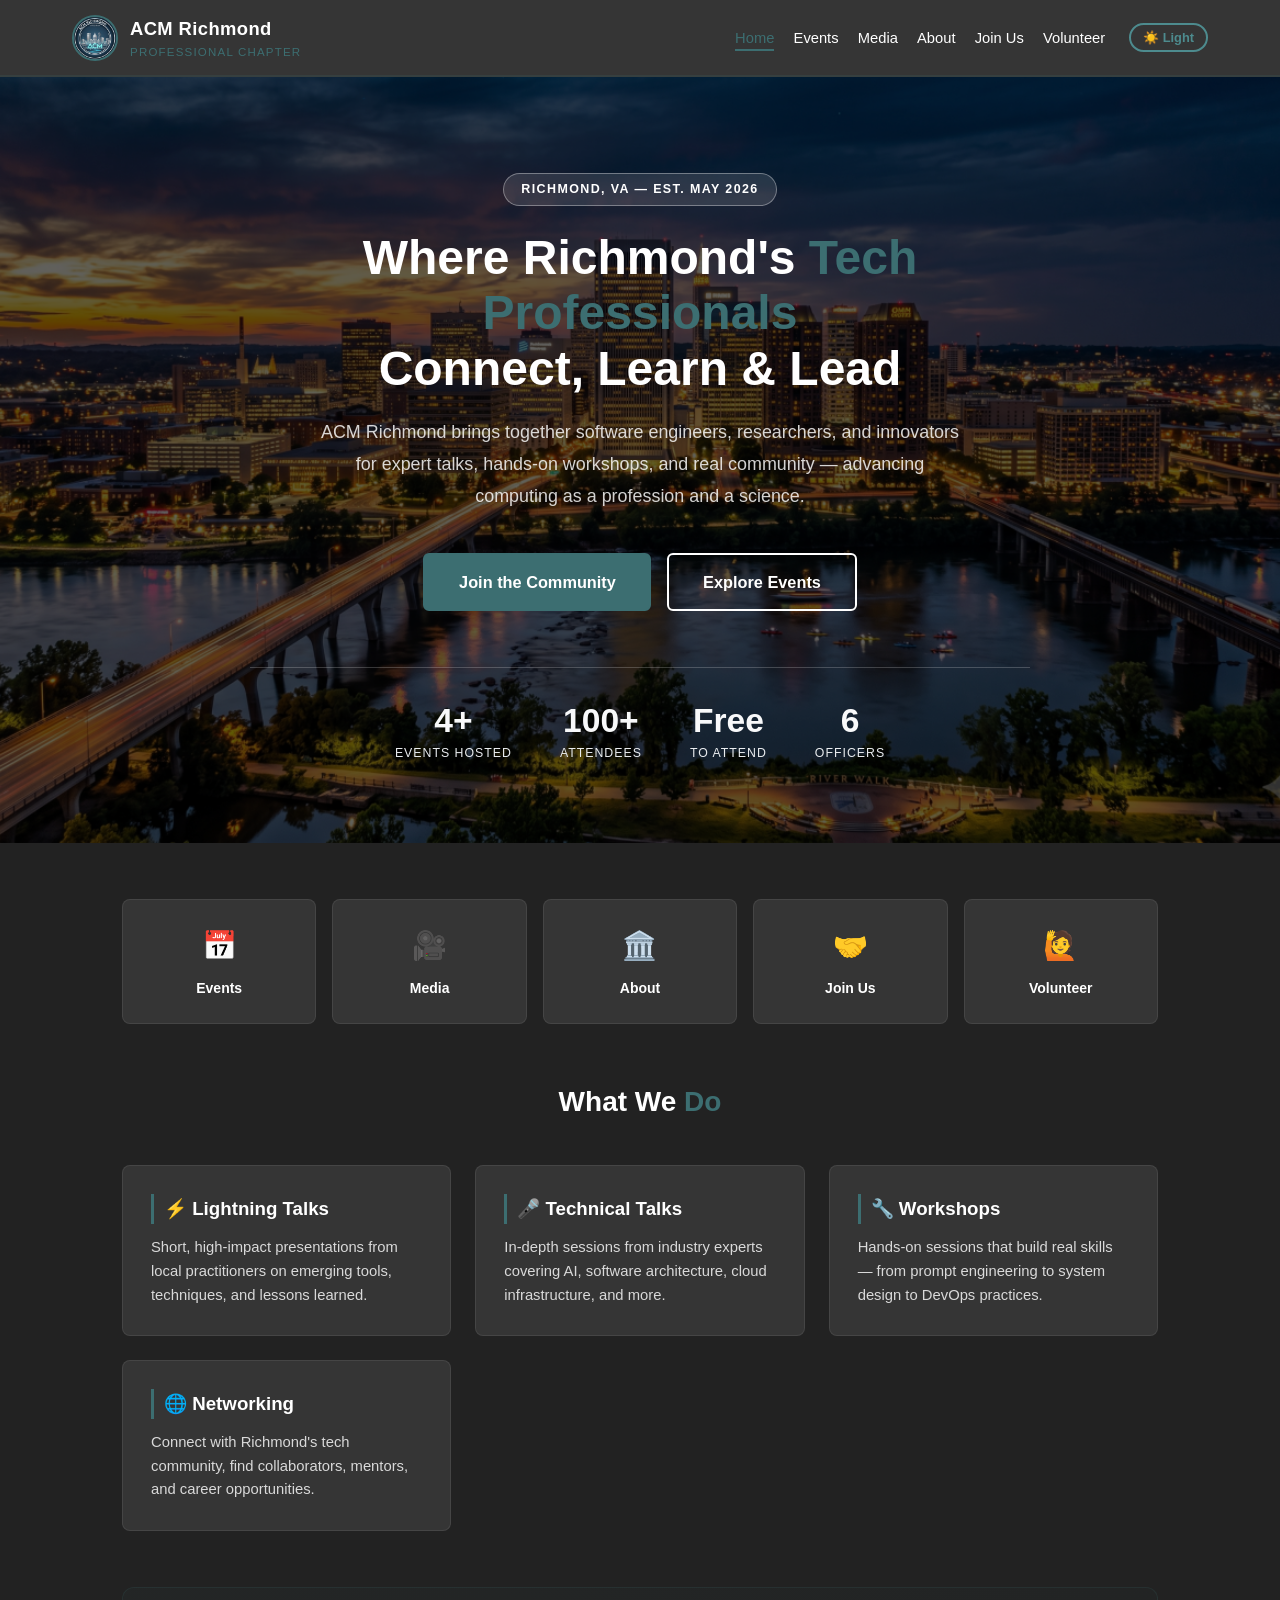
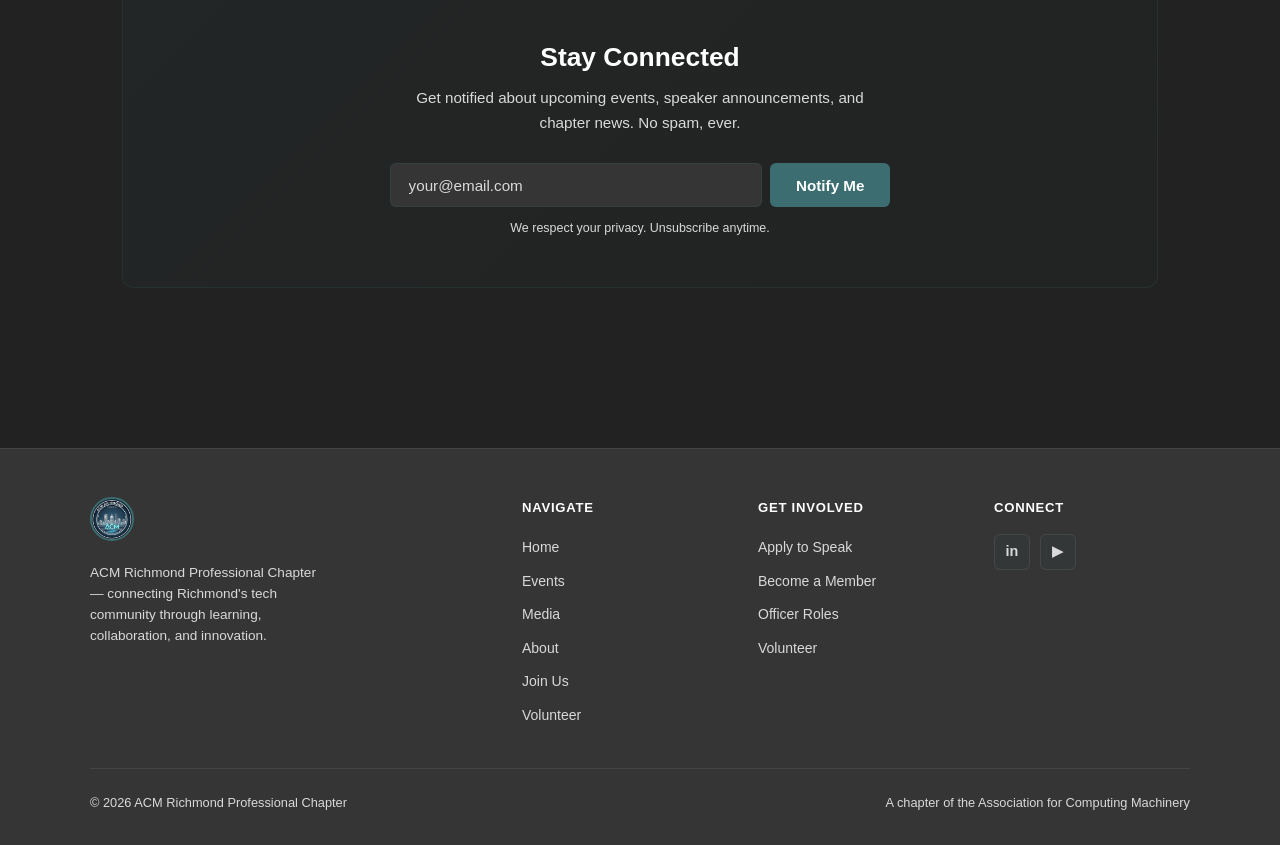
==== commit 74b3e8c2: "Remove moments section and carousel script Removed moments section and related carousel functionalit" ====
--- a/index.html
+++ b/index.html
@@ -166,22 +166,6 @@
       </form>
     </section>
 
-    <section class="moments-section reveal">
-      <div class="moments-header">
-        <p class="moments-kicker">Gallery</p>
-        <h2>Chapter Moments</h2>
-        <p>Highlights from ACM Richmond events, talks, and community meetups.</p>
-      </div>
-
-      <div id="photoCarousel" class="moments-card">
-        <div class="moments-image-wrap">
-          <img id="carouselImage" src="" alt="ACM Richmond event poster">
-          <div class="moments-overlay">
-            <span id="carouselCaption">Loading photos...</span>
-          </div>
-        </div>
-      </div>
-    </section>
   </div>
 </main>
 
@@ -305,70 +289,6 @@
       var el = document.getElementById('nextEventSpotlight');
       if (el) el.innerHTML = '';
     });
-
-  var carouselPhotos = [];
-  var carouselIndex = 0;
-  var carouselTimer = null;
-
-  var carouselImage = document.getElementById('carouselImage');
-  var carouselCaption = document.getElementById('carouselCaption');
-
-  function paintSlide(p) {
-    carouselImage.src = p.src;
-    carouselImage.alt = p.alt || ('ACM Richmond poster ' + (carouselIndex + 1));
-    carouselCaption.textContent = (p.caption || 'Poster') + ' (' + (carouselIndex + 1) + '/' + carouselPhotos.length + ')';
-  }
-
-  function renderCarousel(initial) {
-    if (!carouselImage || !carouselCaption || !carouselPhotos.length) return;
-    var p = carouselPhotos[carouselIndex];
-
-    if (initial) {
-      paintSlide(p);
-      return;
-    }
-
-    carouselImage.classList.add('is-fading');
-    setTimeout(function() {
-      paintSlide(p);
-      carouselImage.classList.remove('is-fading');
-    }, 220);
-  }
-
-  function startCarousel() {
-    if (carouselTimer) clearInterval(carouselTimer);
-    carouselTimer = setInterval(function() {
-      if (!carouselPhotos.length) return;
-      carouselIndex = (carouselIndex + 1) % carouselPhotos.length;
-      renderCarousel(false);
-    }, 4200);
-  }
-
-  fetch('data/photos.json')
-    .then(function(r) {
-      if (!r.ok) throw new Error('photos.json HTTP ' + r.status);
-      return r.json();
-    })
-    .then(function(photoItems) {
-      carouselPhotos = (photoItems || []).filter(function(p) { return p && p.src; });
-
-      var shell = document.getElementById('photoCarousel');
-      if (!shell) return;
-
-      if (!carouselPhotos.length) {
-        shell.innerHTML = '<div style="padding:1rem;color:var(--text-muted)">No photos available yet.</div>';
-        return;
-      }
-
-      carouselIndex = 0;
-      renderCarousel(true);
-      startCarousel();
-    })
-    .catch(function(err) {
-      console.error('Carousel load error:', err);
-      var shell = document.getElementById('photoCarousel');
-      if (shell) shell.innerHTML = '<div style="padding:1rem;color:var(--text-muted)">Unable to load photos.</div>';
-    });
 </script>
 </body>
 </html>
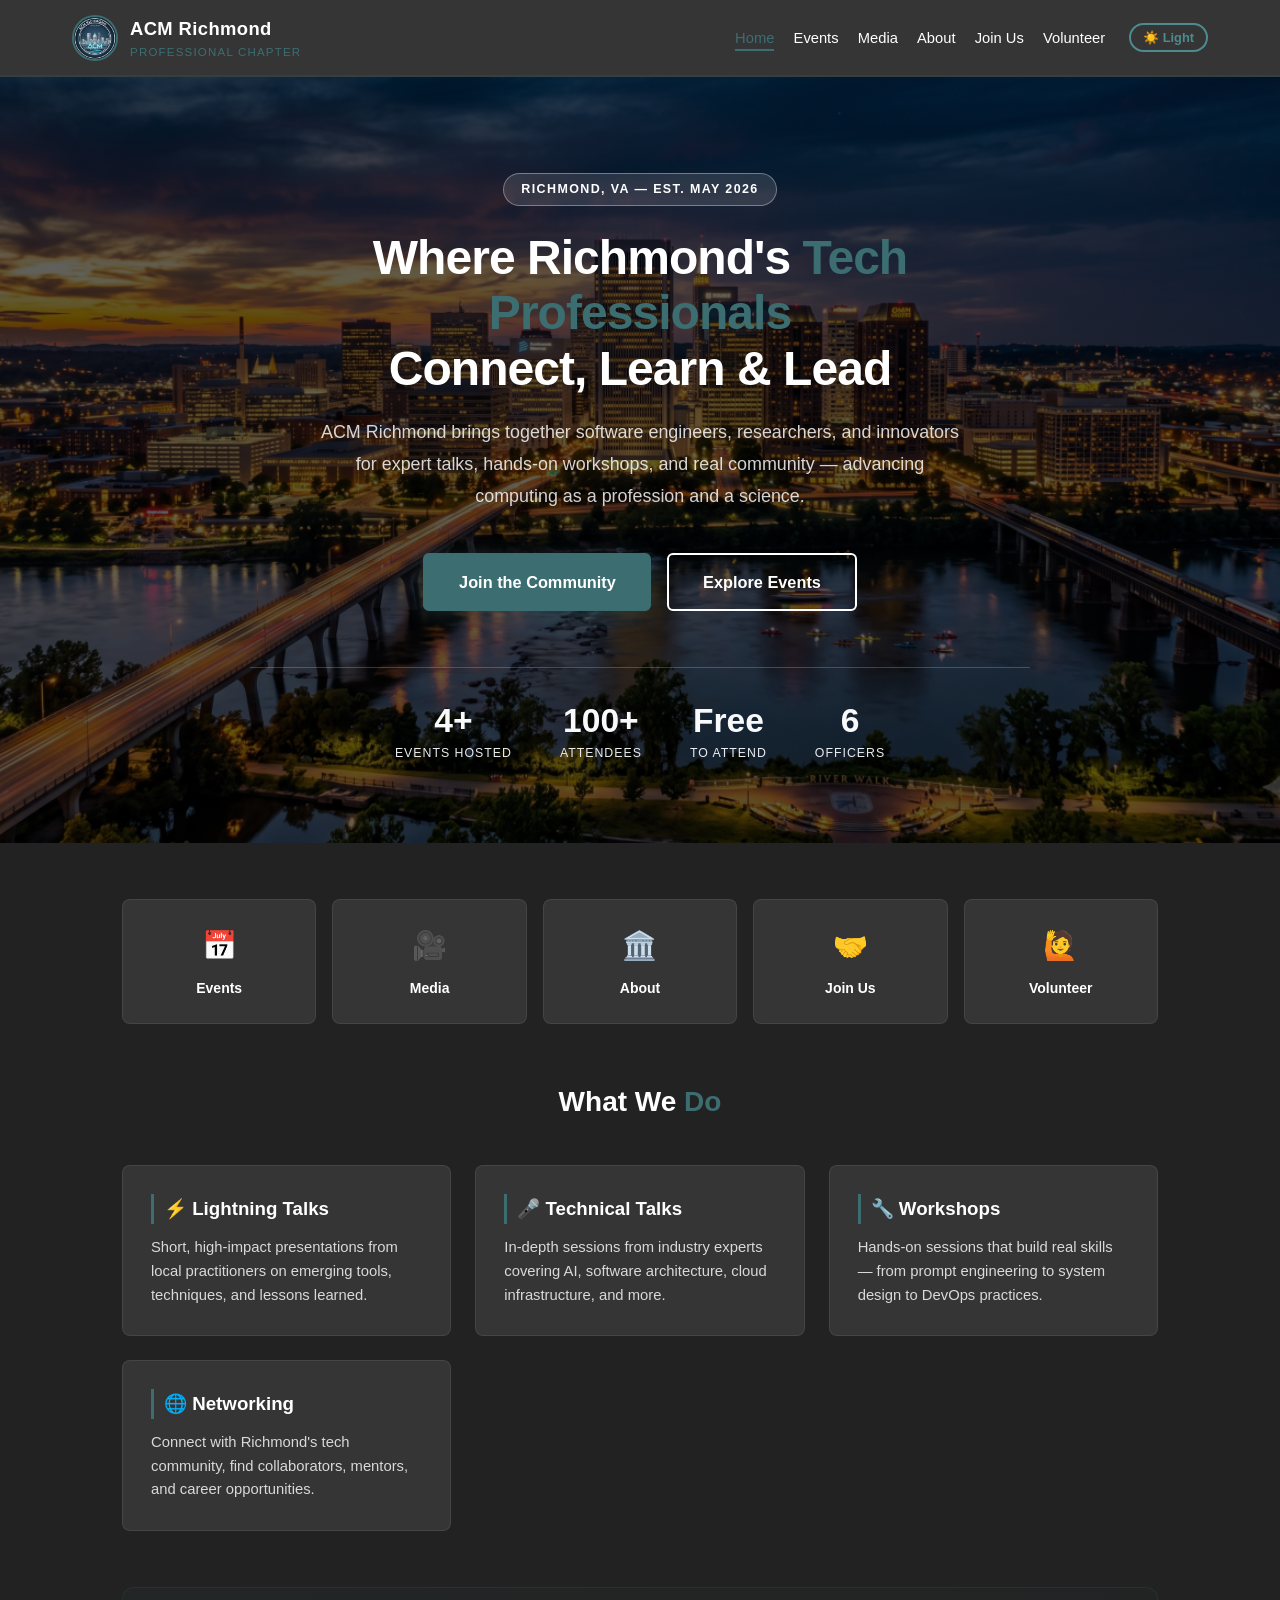
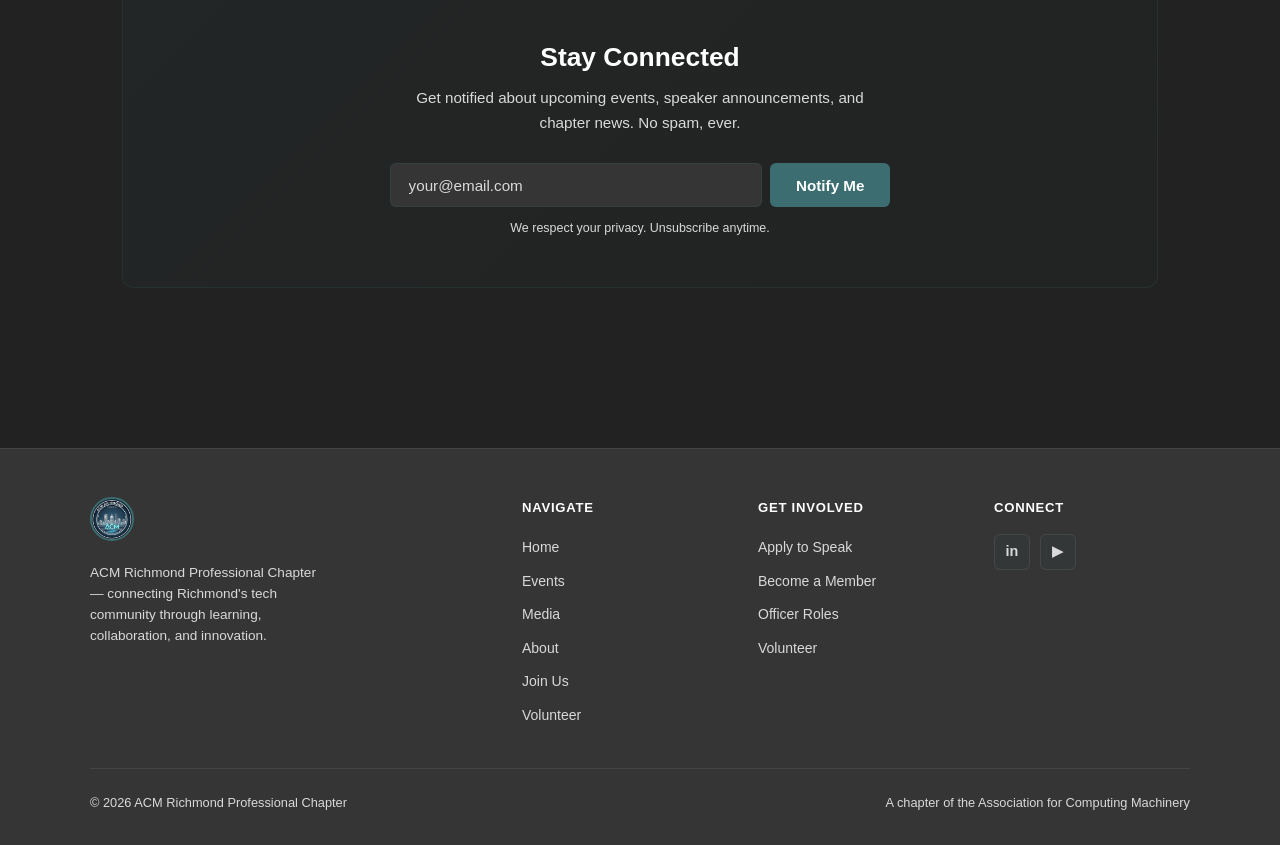
==== commit 508818dd: "Remove moments section styles from index.html Removed CSS styles for moments section from index.html" ====
--- a/index.html
+++ b/index.html
@@ -19,64 +19,6 @@
   <link rel="icon" type="image/png" href="acm-logo.png">
   <link rel="apple-touch-icon" href="acm-logo.png">
   <link rel="stylesheet" href="css/style.css">
-
-  <style>
-    /* Poster-focused Chapter Moments */
-    .moments-section { margin: 4rem 0; }
-    .moments-header { max-width: 760px; margin: 0 auto 1.2rem auto; text-align: center; }
-    .moments-kicker {
-      display: inline-block; margin-bottom: 0.35rem; font-size: 0.72rem;
-      letter-spacing: 0.12em; text-transform: uppercase; color: var(--amber); font-weight: 700;
-    }
-    .moments-header h2 { margin: 0; font-size: clamp(1.55rem, 2.8vw, 2.2rem); line-height: 1.2; }
-    .moments-header p { margin: 0.65rem auto 0; color: var(--text-muted); max-width: 640px; }
-
-    .moments-card {
-      max-width: 680px;
-      margin: 0 auto;
-      border: 1px solid var(--glass-border);
-      border-radius: 18px;
-      overflow: hidden;
-      background: rgba(0,0,0,0.18);
-      box-shadow: 0 18px 40px rgba(0,0,0,0.30);
-    }
-
-    .moments-image-wrap {
-      position: relative;
-      width: 100%;
-      aspect-ratio: 9 / 16;
-      background: rgba(0,0,0,0.24);
-    }
-
-    #carouselImage {
-      width: 100%;
-      height: 100%;
-      display: block;
-      object-fit: cover;
-      object-position: center;
-      opacity: 1;
-      transition: opacity 420ms ease;
-      transform: none !important;
-    }
-
-    #carouselImage.is-fading { opacity: 0; }
-
-    .moments-overlay {
-      position: absolute;
-      left: 0; right: 0; bottom: 0;
-      padding: 0.75rem 1rem;
-      text-align: center;
-      font-size: 0.88rem;
-      background: linear-gradient(to top, rgba(5,10,20,0.72), rgba(5,10,20,0.12));
-      color: #fff;
-      backdrop-filter: blur(2px);
-    }
-
-    @media (max-width: 768px) {
-      .moments-card { max-width: 92vw; }
-      .moments-image-wrap { aspect-ratio: 3 / 5; }
-    }
-  </style>
 
   <script>
     const _t = localStorage.getItem('theme');
--- a/css/style.css
+++ b/css/style.css
@@ -12,10 +12,6 @@
   --card-border:rgba(255, 255, 255, 0.08);
   --amber:      #3c6e71;
   --amber-dim:  rgba(60, 110, 113, 0.20);
-
-  /* Added for moments section */
-  --glass-border: rgba(255, 255, 255, 0.12);
-  --brand-primary: #3c6e71;
 }
 
 [data-theme="light"] {
@@ -29,10 +25,6 @@
   --card-border:rgba(53, 53, 53, 0.12);
   --amber:      #284b63;
   --amber-dim:  rgba(40, 75, 99, 0.12);
-
-  /* Added for moments section */
-  --glass-border: rgba(53, 53, 53, 0.14);
-  --brand-primary: #284b63;
 }
 
 /* ===========================
@@ -419,7 +411,7 @@
 .spotlight-detail { font-size: 0.85rem; color: var(--text-muted); }
 
 /* ===========================
-   OFFICER / TEAM CARDS
+   OFFICER / TEAM CARDS — large, prominent layout
    =========================== */
 .officer-grid {
   display: grid;
@@ -458,10 +450,22 @@
   color: var(--cyan-glow);
   font-size: 2rem;
   overflow: hidden;
+  transition: box-shadow 0.25s, border-color 0.25s, transform 0.25s;
+}
+.officer-card:hover .officer-avatar {
+  border-color: var(--amber);
+  box-shadow: 0 0 0 6px rgba(60, 110, 113, 0.14);
+  transform: scale(1.04);
 }
 .officer-avatar img { width: 100%; height: 100%; object-fit: cover; border-radius: 50%; }
 
-.officer-card h3 { color: var(--white); font-size: 1.25rem; font-weight: 700; margin-bottom: 0.4rem; line-height: 1.2; }
+.officer-card h3 {
+  color: var(--white);
+  font-size: 1.25rem;
+  font-weight: 700;
+  margin-bottom: 0.4rem;
+  line-height: 1.2;
+}
 
 .officer-role-badge {
   display: inline-block;
@@ -484,9 +488,15 @@
   margin: 0 auto 1.1rem;
 }
 
-.officer-bio { color: var(--text-muted); font-size: 0.9rem; line-height: 1.65; flex: 1; margin-bottom: 1.4rem; }
+.officer-bio {
+  color: var(--text-muted);
+  font-size: 0.9rem;
+  line-height: 1.65;
+  flex: 1;
+  margin-bottom: 1.4rem;
+}
+
 .officer-links { margin-top: auto; }
-
 .officer-linkedin {
   display: inline-flex; align-items: center; gap: 0.4rem;
   background: rgba(60, 110, 113,0.08);
@@ -497,7 +507,15 @@
   text-decoration: none;
   transition: all 0.2s;
 }
-.officer-linkedin:hover { background: var(--cyan-glow); color: #fff; }
+.officer-linkedin:hover {
+  background: var(--cyan-glow); color: #fff;
+  box-shadow: 0 4px 14px rgba(60,110,113,0.3);
+}
+.officer-linkedin-placeholder {
+  display: inline-block;
+  font-size: 0.78rem; color: var(--text-muted);
+  font-style: italic;
+}
 
 /* ===========================
    PILLAR CARDS
@@ -509,9 +527,280 @@
   border: 1px solid var(--card-border);
   border-radius: 8px;
   padding: 1.75rem;
+  transition: background-color 0.3s, box-shadow 0.22s ease, transform 0.22s ease;
+}
+.pillar-card:hover {
+  box-shadow: 0 6px 22px rgba(60, 110, 113,0.14);
+  transform: translateY(-2px);
 }
 .pillar-card h3 { margin-bottom: 0.75rem; color: var(--white); border-left: 3px solid var(--cyan-glow); padding-left: 10px; }
 .pillar-card p  { color: var(--text-muted); font-size: 0.925rem; }
+
+/* ===========================
+   EVENT CARDS
+   =========================== */
+.event-list { display: flex; flex-direction: column; gap: 1.5rem; }
+
+.event-card {
+  background-color: var(--bg-dark);
+  border-left: 4px solid var(--cyan-bright);
+  border-radius: 0 8px 8px 0;
+  padding: 1.75rem;
+  display: grid;
+  grid-template-columns: 96px 1fr;
+  gap: 1.5rem;
+  transition: background-color 0.3s, border-left-color 0.2s, box-shadow 0.22s ease;
+}
+.event-card:hover { box-shadow: 0 6px 22px rgba(60, 110, 113,0.14); }
+.event-card.past  { opacity: 0.72; border-left-color: var(--text-muted); }
+.event-card.highlighted { border-left-color: var(--amber); background: rgba(60, 110, 113,0.04); }
+
+.event-date {
+  display: flex; flex-direction: column; justify-content: center; align-items: center;
+  background-color: rgba(60, 110, 113,0.05);
+  border: 1px solid rgba(60, 110, 113,0.12);
+  border-radius: 6px; padding: 0.75rem 0.5rem; text-align: center; height: fit-content;
+}
+.event-date .month { font-size: 0.72rem; text-transform: uppercase; letter-spacing: 2px; color: var(--cyan-glow); font-weight: 700; }
+.event-date .day   { font-size: 1.75rem; font-weight: 800; color: var(--white); line-height: 1.15; margin: 2px 0; }
+.event-date .time  { font-size: 0.7rem; color: var(--text-muted); }
+.event-details h3  { font-size: 1.1rem; color: var(--white); margin-bottom: 0.35rem; }
+.event-meta        { font-size: 0.85rem; color: var(--cyan-glow); margin-bottom: 0.6rem; font-weight: 500; }
+.event-details p   { color: var(--text-muted); margin-bottom: 1.1rem; font-size: 0.875rem; line-height: 1.6; }
+.event-tags        { display: flex; gap: 0.5rem; flex-wrap: wrap; margin-bottom: 1rem; }
+
+/* ===========================
+   CALENDAR WIDGET
+   =========================== */
+.cal-container { max-width: 420px; }
+
+.cal-header { display: flex; justify-content: space-between; align-items: center; margin-bottom: 0.85rem; }
+.cal-month-label { font-size: 1.05rem; font-weight: 700; color: var(--white); }
+
+.cal-nav {
+  background: transparent;
+  border: 1px solid var(--cyan-bright);
+  color: var(--cyan-bright);
+  padding: 0.28rem 0.85rem;
+  border-radius: 4px;
+  cursor: pointer;
+  font-size: 0.9rem;
+  transition: all 0.2s;
+}
+.cal-nav:hover { background: var(--cyan-bright); color: #fff; }
+.cal-nav:active { transform: scale(0.94); }
+
+.cal-grid { display: grid; grid-template-columns: repeat(7, 1fr); gap: 3px; }
+.cal-day-name { text-align: center; font-size: 0.72rem; color: var(--text-muted); padding: 0.35rem 0; font-weight: 600; }
+
+.cal-cell {
+  text-align: center; padding: 0.45rem 0.2rem; border-radius: 4px;
+  font-size: 0.85rem; position: relative; color: var(--text-muted);
+  min-height: 36px; display: flex; flex-direction: column; align-items: center; justify-content: center;
+  transition: background 0.15s;
+}
+.cal-cell.empty { background: transparent; }
+.cal-cell.has-event {
+  cursor: pointer;
+  background: rgba(60, 110, 113,0.14);
+  color: var(--cyan-glow);
+  font-weight: 600;
+}
+.cal-cell.has-event:hover { background: rgba(60, 110, 113,0.26); }
+.cal-cell.has-volunteer {
+  cursor: pointer;
+  background: var(--amber-dim);
+  color: var(--amber);
+  font-weight: 600;
+}
+.cal-cell.has-volunteer:hover { background: rgba(60, 110, 113, 0.22); }
+.cal-cell.today { box-shadow: inset 0 0 0 1px var(--cyan-bright); color: var(--text-light); }
+.cal-cell.selected          { background: var(--cyan-glow)  !important; color: #fff !important; font-weight: 700; }
+.cal-cell.selected-volunteer{ background: var(--amber)      !important; color: #fff !important; font-weight: 700; }
+
+.cal-dot { display: block; width: 4px; height: 4px; border-radius: 50%; background: currentColor; margin: 2px auto 0; }
+
+.cal-detail {
+  margin-top: 1.25rem; padding: 1.25rem;
+  background: var(--bg-dark); border: 1px solid var(--card-border); border-radius: 8px;
+  display: none;
+  animation: pageFadeIn 0.2s ease;
+}
+.cal-detail.visible { display: block; }
+.cal-detail h4 { color: var(--white); margin-bottom: 0.85rem; font-size: 0.95rem; }
+.cal-detail-empty { color: var(--text-muted); font-size: 0.875rem; }
+
+/* ===========================
+   EVENTS PAGE LAYOUT
+   =========================== */
+.events-layout {
+  display: grid;
+  grid-template-columns: 420px 1fr;
+  gap: 3rem;
+  align-items: start;
+}
+.events-calendar-col { position: sticky; top: 80px; }
+
+/* ===========================
+   JOIN CARDS
+   =========================== */
+.join-grid {
+  display: grid;
+  grid-template-columns: repeat(auto-fill, minmax(220px, 1fr));
+  gap: 1.5rem;
+  margin-bottom: 3.5rem;
+}
+
+.join-card {
+  background-color: var(--bg-dark);
+  border: 1px solid var(--card-border);
+  border-radius: 8px;
+  padding: 2rem 1.5rem;
+  text-align: center;
+  transition: transform 0.22s ease, border-color 0.2s, box-shadow 0.22s ease;
+  display: flex; flex-direction: column; gap: 0.85rem;
+}
+.join-card:hover {
+  transform: translateY(-5px);
+  border-color: var(--cyan-glow);
+  box-shadow: 0 10px 32px rgba(60, 110, 113,0.18);
+}
+.join-card:active { transform: translateY(-2px); }
+.join-icon { font-size: 2rem; }
+.join-card h3 { color: var(--white); font-size: 1.05rem; }
+.join-card p  { color: var(--text-muted); font-size: 0.875rem; flex: 1; line-height: 1.55; }
+.join-action  { margin-top: auto; padding-top: 0.5rem; }
+
+/* ===========================
+   WHAT WE DO CARDS
+   =========================== */
+.what-we-do-grid {
+  display: grid;
+  grid-template-columns: repeat(auto-fill, minmax(200px, 1fr));
+  gap: 1.25rem;
+  margin-bottom: 4rem;
+}
+
+.wwd-card {
+  background-color: var(--bg-dark);
+  border: 1px solid var(--card-border);
+  border-radius: 8px;
+  padding: 1.5rem;
+  transition: border-color 0.2s, box-shadow 0.22s ease, transform 0.22s ease;
+}
+.wwd-card:hover {
+  border-color: var(--cyan-glow);
+  box-shadow: 0 6px 22px rgba(60, 110, 113,0.14);
+  transform: translateY(-2px);
+}
+.wwd-card .wwd-icon { font-size: 1.6rem; margin-bottom: 0.6rem; }
+.wwd-card h4 { color: var(--white); font-size: 0.95rem; margin-bottom: 0.4rem; }
+.wwd-card p  { color: var(--text-muted); font-size: 0.82rem; line-height: 1.5; }
+
+/* ===========================
+   MEDIA CARDS
+   =========================== */
+.media-grid {
+  display: grid;
+  grid-template-columns: repeat(auto-fill, minmax(280px, 1fr));
+  gap: 1.5rem;
+}
+
+.media-card {
+  background-color: var(--bg-dark);
+  border: 1px solid var(--card-border);
+  border-radius: 8px;
+  overflow: hidden;
+  transition: transform 0.22s ease, border-color 0.2s, box-shadow 0.22s ease;
+  text-decoration: none;
+  display: block;
+  color: var(--text-light);
+}
+.media-card:hover {
+  transform: translateY(-5px);
+  border-color: var(--cyan-glow);
+  box-shadow: 0 10px 32px rgba(60, 110, 113,0.18);
+}
+.media-card.coming-soon { opacity: 0.65; cursor: default; }
+.media-card.coming-soon:hover { transform: none; border-color: var(--card-border); box-shadow: none; }
+
+.media-thumb {
+  width: 100%; aspect-ratio: 16 / 9;
+  background: linear-gradient(135deg, rgba(60,110,113,0.1), rgba(29,95,220,0.04));
+  display: flex; align-items: center; justify-content: center;
+  position: relative; overflow: hidden;
+}
+.media-thumb img        { width: 100%; height: 100%; object-fit: cover; }
+.media-thumb .thumb-icon{ font-size: 2.25rem; opacity: 0.45; }
+
+.media-thumb .play-overlay {
+  position: absolute; inset: 0;
+  display: flex; align-items: center; justify-content: center;
+  background: rgba(0,0,0,0.32);
+  opacity: 0; transition: opacity 0.2s;
+}
+.media-card:hover .play-overlay { opacity: 1; }
+.play-overlay span { font-size: 2.5rem; }
+
+.coming-soon-tag {
+  position: absolute; top: 10px; right: 10px;
+  background: rgba(0,0,0,0.6); color: var(--text-muted);
+  font-size: 0.7rem; font-weight: 600; padding: 0.2rem 0.5rem; border-radius: 4px;
+  text-transform: uppercase; letter-spacing: 0.5px;
+}
+
+.media-body     { padding: 1.1rem 1.25rem; }
+.media-body h4  { color: var(--white); font-size: 0.95rem; margin-bottom: 0.3rem; line-height: 1.4; }
+.media-meta     { color: var(--text-muted); font-size: 0.8rem; }
+
+/* ===========================
+   VOLUNTEER SLOT CARDS
+   =========================== */
+.slot-list { display: flex; flex-direction: column; gap: 0.9rem; margin-top: 0.25rem; }
+
+.slot-card {
+  background: var(--bg-dark);
+  border: 1px solid rgba(60, 110, 113, 0.18);
+  border-left: 4px solid var(--amber);
+  border-radius: 0 8px 8px 0;
+  padding: 1.1rem 1.25rem;
+  display: flex; justify-content: space-between; align-items: center;
+  gap: 1rem; flex-wrap: wrap;
+  transition: box-shadow 0.2s;
+}
+.slot-card:hover { box-shadow: 0 4px 16px rgba(60,110,113,0.15); }
+.slot-info h4   { color: var(--white); font-size: 0.95rem; margin-bottom: 0.2rem; }
+.slot-meta      { color: var(--text-muted); font-size: 0.82rem; }
+.slot-note      { color: var(--amber); font-size: 0.78rem; margin-top: 0.25rem; }
+.slot-right     { display: flex; flex-direction: column; align-items: flex-end; gap: 0.5rem; flex-shrink: 0; }
+.slot-spots     { font-size: 0.78rem; color: var(--amber); font-weight: 600; white-space: nowrap; }
+
+/* ===========================
+   OPEN POSITIONS
+   =========================== */
+.open-positions-notice {
+  background: rgba(60,110,113,0.06);
+  border: 1px solid rgba(60,110,113,0.2);
+  border-radius: 8px;
+  padding: 1.5rem;
+  text-align: center;
+  color: var(--text-muted);
+  font-size: 0.9rem;
+}
+
+.open-position-card {
+  background: var(--bg-dark);
+  border: 1px solid rgba(60,110,113,0.2);
+  border-left: 4px solid var(--cyan-bright);
+  border-radius: 0 8px 8px 0;
+  padding: 1.1rem 1.25rem;
+  display: flex; justify-content: space-between; align-items: center;
+  gap: 1rem; flex-wrap: wrap;
+  margin-bottom: 0.75rem;
+  transition: box-shadow 0.2s;
+}
+.open-position-card:hover { box-shadow: 0 4px 16px rgba(60,110,113,0.14); }
+.open-position-card h4 { color: var(--white); font-size: 0.95rem; }
 
 /* ===========================
    FOOTER
@@ -521,6 +810,7 @@
   border-top: 1px solid var(--card-border);
   padding: 3rem 2rem 2rem;
   margin-top: 3rem;
+  transition: background-color 0.3s;
 }
 
 .footer-grid {
@@ -529,14 +819,15 @@
   grid-template-columns: 2fr 1fr 1fr 1fr;
   gap: 2.5rem;
 }
+
 .footer-tagline { color: var(--text-muted); font-size: 0.85rem; margin-top: 0.85rem; max-width: 230px; line-height: 1.55; }
 
 .footer-col h4 {
   color: var(--white); font-size: 0.82rem; font-weight: 700;
   margin-bottom: 1rem; text-transform: uppercase; letter-spacing: 0.75px;
 }
-.footer-col ul { list-style: none; display: flex; flex-direction: column; gap: 0.5rem; }
-.footer-col ul a { text-decoration: none; color: var(--text-muted); font-size: 0.875rem; }
+.footer-col ul   { list-style: none; display: flex; flex-direction: column; gap: 0.5rem; }
+.footer-col ul a { text-decoration: none; color: var(--text-muted); font-size: 0.875rem; transition: color 0.2s; }
 .footer-col ul a:hover { color: var(--amber); }
 
 .footer-social { display: flex; gap: 0.6rem; flex-wrap: wrap; }
@@ -547,9 +838,16 @@
   border: 1px solid var(--card-border);
   border-radius: 6px;
   text-decoration: none; font-size: 0.9rem; color: var(--text-muted);
+  transition: all 0.2s;
   font-weight: 700;
 }
-.footer-social a:hover { border-color: var(--cyan-glow); color: var(--cyan-glow); }
+.footer-social a:hover {
+  background: rgba(60,110,113,0.16);
+  border-color: var(--cyan-glow);
+  color: var(--cyan-glow);
+  transform: translateY(-2px);
+  box-shadow: 0 4px 12px rgba(60,110,113,0.25);
+}
 
 .footer-bottom {
   max-width: 1100px; margin: 0 auto;
@@ -558,11 +856,11 @@
   display: flex; justify-content: space-between; align-items: center;
   color: var(--text-muted); font-size: 0.8rem; flex-wrap: wrap; gap: 0.75rem;
 }
-.footer-bottom a { color: var(--text-muted); text-decoration: none; }
+.footer-bottom a { color: var(--text-muted); text-decoration: none; transition: color 0.2s; }
 .footer-bottom a:hover { color: var(--amber); }
 
 /* ===========================
-   HERO SECTION
+   HERO SECTION (HOME — full redesign)
    =========================== */
 .hero-section {
   background-image: url('../media/richmond-downtown-nano-banana.png');
@@ -573,11 +871,13 @@
   text-align: center;
   position: relative;
   overflow: hidden;
+  animation: pageFadeIn 0.55s ease forwards;
 }
 .hero-section::before {
   content: '';
   position: absolute; inset: 0;
   background: rgba(0, 0, 0, 0.62);
+  pointer-events: none;
 }
 .hero-content { position: relative; max-width: 780px; margin: 0 auto; }
 
@@ -592,12 +892,22 @@
   margin-bottom: 1.5rem;
 }
 
-.hero-headline { font-size: 3rem; font-weight: 800; line-height: 1.15; color: #ffffff; margin-bottom: 1.25rem; }
+.hero-headline {
+  font-size: 3rem; font-weight: 800; line-height: 1.15;
+  color: #ffffff; margin-bottom: 1.25rem;
+  letter-spacing: -0.02em;
+}
 .hero-headline span { color: var(--cyan-glow); }
 
-.hero-mission { font-size: 1.12rem; color: rgba(255,255,255,0.82); line-height: 1.8; max-width: 640px; margin: 0 auto 2.5rem; }
-
-.hero-actions { display: flex; gap: 1rem; justify-content: center; flex-wrap: wrap; margin-bottom: 3.5rem; }
+.hero-mission {
+  font-size: 1.12rem; color: rgba(255,255,255,0.82); line-height: 1.8;
+  max-width: 640px; margin: 0 auto 2.5rem;
+}
+
+.hero-actions {
+  display: flex; gap: 1rem; justify-content: center; flex-wrap: wrap;
+  margin-bottom: 3.5rem;
+}
 
 .btn-primary-large {
   display: inline-block;
@@ -605,8 +915,11 @@
   border: 2px solid var(--cyan-glow);
   padding: 0.9rem 2.1rem; border-radius: 6px;
   text-decoration: none; font-weight: 700; font-size: 1.02rem;
-}
-.btn-primary-large:hover { background: var(--cyan-bright); border-color: var(--cyan-bright); }
+  transition: all 0.22s;
+  box-shadow: 0 4px 22px rgba(60,110,113,0.3);
+}
+.btn-primary-large:hover { background: var(--cyan-bright); border-color: var(--cyan-bright); box-shadow: 0 6px 30px rgba(60,110,113,0.46); transform: translateY(-2px); }
+.btn-primary-large:active { transform: translateY(0); }
 
 .btn-outline-large {
   display: inline-block;
@@ -614,15 +927,19 @@
   border: 2px solid #ffffff;
   padding: 0.9rem 2.1rem; border-radius: 6px;
   text-decoration: none; font-weight: 700; font-size: 1.02rem;
-}
-.btn-outline-large:hover { background: rgba(255,255,255,0.12); }
+  transition: all 0.22s;
+}
+.btn-outline-large:hover { background: rgba(255,255,255,0.12); transform: translateY(-2px); }
+.btn-outline-large:active { transform: translateY(0); }
+[data-theme="light"] .btn-outline-large { color: #ffffff; border-color: #ffffff; }
+[data-theme="light"] .btn-outline-large:hover { background: rgba(255,255,255,0.12); }
 
 .hero-stats {
   display: flex; gap: 3rem; justify-content: center; flex-wrap: wrap;
   padding-top: 2.25rem;
   border-top: 1px solid rgba(255,255,255,0.2);
 }
-.stat .stat-num { display: block; font-size: 2.1rem; font-weight: 800; color: #f8f9fa; line-height: 1; }
+.stat .stat-num   { display: block; font-size: 2.1rem; font-weight: 800; color: #f8f9fa; line-height: 1; }
 .stat .stat-label { display: block; font-size: 0.77rem; color: #e9ecef; text-transform: uppercase; letter-spacing: 1px; margin-top: 0.35rem; }
 
 /* ===========================
@@ -639,7 +956,10 @@
 .stay-connected h3 { font-size: 1.65rem; color: var(--white); margin-bottom: 0.5rem; }
 .stay-connected-subtitle { color: var(--text-muted); font-size: 0.95rem; margin-bottom: 1.75rem; max-width: 480px; margin-left: auto; margin-right: auto; }
 
-.email-form-row { display: flex; gap: 0.55rem; justify-content: center; flex-wrap: wrap; margin: 0 auto 0.75rem; max-width: 500px; }
+.email-form-row {
+  display: flex; gap: 0.55rem; justify-content: center; flex-wrap: wrap;
+  margin: 0 auto 0.75rem; max-width: 500px;
+}
 .email-input {
   flex: 1 1 260px;
   background: var(--bg-dark);
@@ -649,6 +969,8 @@
   padding: 0.78rem 1.1rem;
   font-size: 0.95rem;
   outline: none;
+  transition: border-color 0.2s, box-shadow 0.2s;
+  min-width: 200px;
 }
 .email-input:focus { border-color: var(--cyan-glow); box-shadow: 0 0 0 3px rgba(60,110,113,0.12); }
 .email-input::placeholder { color: var(--text-muted); }
@@ -657,166 +979,279 @@
   background: var(--amber); color: #fff; border: none;
   padding: 0.78rem 1.6rem; border-radius: 6px;
   font-weight: 700; font-size: 0.95rem; cursor: pointer;
-}
-.btn-submit:hover { background: var(--cyan-bright); }
+  transition: all 0.2s; white-space: nowrap;
+}
+.btn-submit:hover { background: #d49a20; box-shadow: 0 4px 16px rgba(60,110,113,0.38); transform: translateY(-1px); }
+.btn-submit:active { transform: translateY(0); }
 .email-note { color: var(--text-muted); font-size: 0.78rem; margin-top: 0.6rem; }
 
 /* ===========================
-   MODERN CHAPTER MOMENTS
-   POSTER-ONLY (vertical images)
-   =========================== */
-.moments-section { margin: 4rem 0; }
-
-.moments-header {
-  max-width: 760px;
-  margin: 0 auto 1.2rem auto;
-  text-align: center;
-}
-.moments-kicker {
-  display: inline-block;
-  margin-bottom: 0.35rem;
-  font-size: 0.72rem;
-  letter-spacing: 0.12em;
-  text-transform: uppercase;
-  color: var(--amber);
-  font-weight: 700;
-}
-.moments-header h2 {
-  margin: 0;
-  font-size: clamp(1.55rem, 2.8vw, 2.2rem);
-  line-height: 1.2;
-}
-.moments-header p {
-  margin: 0.65rem auto 0;
-  color: var(--text-muted);
-  max-width: 640px;
-}
-
-.moments-card {
-  max-width: 680px;
-  margin: 0 auto;
-  border: 1px solid var(--glass-border);
-  border-radius: 18px;
-  overflow: hidden;
-  background: rgba(0,0,0,0.18);
-  box-shadow: 0 18px 40px rgba(0,0,0,0.30);
-}
-
-.moments-image-wrap {
-  position: relative;
-  width: 100%;
-  aspect-ratio: 9 / 16; /* strict poster ratio */
-  background: rgba(0,0,0,0.24);
-}
-
-#carouselImage {
-  width: 100%;
-  height: 100%;
-  display: block;
-  object-fit: cover;      /* poster-only assets */
-  object-position: center;
-  opacity: 1;
-  transition: opacity 420ms ease;
-  transform: none !important;
-}
-
-#carouselImage.is-fading { opacity: 0; }
-
-.moments-overlay {
-  position: absolute;
-  left: 0; right: 0; bottom: 0;
-  padding: 0.75rem 1rem;
-  text-align: center;
-  font-size: 0.88rem;
-  background: linear-gradient(to top, rgba(5,10,20,0.72), rgba(5,10,20,0.12));
-  color: #fff;
-  backdrop-filter: blur(2px);
-}
-
-/* ===========================
    RESPONSIVE
    =========================== */
+
+/* ── Tablet landscape ── */
 @media (max-width: 1024px) {
-  .footer-grid { grid-template-columns: 1.5fr 1fr 1fr; gap: 2rem; }
+  .events-layout     { grid-template-columns: 320px 1fr; gap: 2rem; }
+  .footer-grid       { grid-template-columns: 1.5fr 1fr 1fr; gap: 2rem; }
   .footer-grid > div:last-child { grid-column: 1 / -1; }
-  .officer-grid { grid-template-columns: repeat(2, 1fr); }
-  .hero-headline { font-size: 2.6rem; }
-}
-
+  .officer-grid      { grid-template-columns: repeat(2, 1fr); }
+  .hero-headline     { font-size: 2.6rem; }
+}
+
+/* ── Tablet portrait ── */
 @media (max-width: 900px) {
-  .quick-links { grid-template-columns: repeat(3, 1fr); }
-  .next-event-spotlight { grid-template-columns: auto 1fr; }
-  .next-event-spotlight .btn { display: none; }
-  .pillars-grid { grid-template-columns: repeat(2, 1fr); }
-  .footer-grid { grid-template-columns: 1fr 1fr; }
-}
-
+  .quick-links                  { grid-template-columns: repeat(3, 1fr); }
+  .next-event-spotlight         { grid-template-columns: auto 1fr; }
+  .next-event-spotlight .btn    { display: none; }
+  .pillars-grid                 { grid-template-columns: repeat(2, 1fr); }
+  .footer-grid                  { grid-template-columns: 1fr 1fr; }
+  .footer-grid > div:last-child { grid-column: auto; }
+}
+
+/* ── Large mobile / small tablet ── */
 @media (max-width: 768px) {
-  .hamburger { display: block; }
-  .nav-right {
+  /* nav */
+  .hamburger  { display: block; }
+  .nav-right  {
     display: none; flex-direction: column; align-items: flex-start;
     width: 100%; padding: 1rem 0 0.5rem; gap: 1rem;
     border-top: 1px solid var(--card-border); margin-top: 0.5rem;
   }
   .nav-right.open { display: flex; }
   nav ul { flex-direction: column; gap: 0.6rem; }
-
-  .section-title { font-size: 1.5rem; }
-  .hero-headline { font-size: 2rem; }
-  .hero-mission { font-size: 1.05rem; }
-
-  .hero-section { padding: 4rem 1.5rem 3.5rem; }
-  .hero-actions { flex-direction: column; align-items: center; }
-  .btn-primary-large, .btn-outline-large { width: 100%; max-width: 320px; text-align: center; }
-  .hero-stats { gap: 1.75rem; }
-
-  .officer-grid { grid-template-columns: repeat(2, 1fr); gap: 1.25rem; }
+  nav a  { font-size: 1rem; padding: 0.2rem 0; }
+
+  /* typography */
+  .page-header h2  { font-size: 1.65rem; }
+  .page-header p   { font-size: 0.95rem; }
+  .section-title   { font-size: 1.5rem; }
+  .hero-headline   { font-size: 2rem; }
+  .hero-mission    { font-size: 1.05rem; }
+
+  /* hero */
+  .hero-section  { padding: 4rem 1.5rem 3.5rem; }
+  .hero-actions  { flex-direction: column; align-items: center; }
+  .btn-primary-large,
+  .btn-outline-large { width: 100%; max-width: 320px; text-align: center; }
+  .hero-stats    { gap: 1.75rem; }
+
+  /* officers */
+  .officer-grid   { grid-template-columns: repeat(2, 1fr); gap: 1.25rem; }
   .officer-avatar { width: 100px; height: 100px; font-size: 1.6rem; }
-  .officer-card { padding: 1.75rem 1.25rem; }
-
+  .officer-card   { padding: 1.75rem 1.25rem; }
+
+  /* quick links */
   .quick-links { grid-template-columns: repeat(3, 1fr); }
 
+  /* next event */
   .next-event-spotlight { grid-template-columns: auto 1fr; }
 
+  /* events */
+  .events-layout       { grid-template-columns: 1fr; }
+  .events-calendar-col { position: static; }
+  .event-card  { grid-template-columns: 1fr; }
+  .event-date  { flex-direction: row; gap: 10px; justify-content: flex-start; padding: 0.75rem; height: auto; }
+  .event-date .day { font-size: 1.3rem; margin: 0; }
+
+  /* stay connected */
   .stay-connected { padding: 2.25rem 1.5rem; }
   .stay-connected h3 { font-size: 1.35rem; }
 
-  .footer-grid { grid-template-columns: 1fr 1fr; }
+  /* footer */
+  .footer-grid   { grid-template-columns: 1fr 1fr; }
   .footer-bottom { flex-direction: column; text-align: center; gap: 0.4rem; }
-
-  .moments-card { max-width: 92vw; }
-  .moments-image-wrap { aspect-ratio: 3 / 5; }
-}
-
+}
+
+/* ── Medium mobile (landscape phones) ── */
 @media (max-width: 600px) {
   .quick-links { grid-template-columns: repeat(2, 1fr); }
-  .next-event-spotlight { grid-template-columns: 1fr; text-align: center; }
+
+  /* next event spotlight stacks */
+  .next-event-spotlight {
+    grid-template-columns: 1fr;
+    text-align: center;
+  }
   .date-badge { margin: 0 auto; }
-}
-
+
+  /* slot cards stack */
+  .slot-card {
+    flex-direction: column;
+    align-items: flex-start;
+    gap: 0.75rem;
+  }
+  .slot-right {
+    width: 100%;
+    flex-direction: row;
+    align-items: center;
+    justify-content: space-between;
+  }
+
+  /* stats wrap to 2×2 */
+  .stat { flex: 1 1 100px; }
+
+  /* media grid single column */
+  .media-grid { grid-template-columns: 1fr; }
+
+  /* join + what-we-do go 2-col */
+  .join-grid       { grid-template-columns: repeat(2, 1fr); }
+  .what-we-do-grid { grid-template-columns: repeat(2, 1fr); }
+}
+
+/* ── Small mobile (portrait phones) ── */
 @media (max-width: 480px) {
-  .container { padding: 2.5rem 1rem; }
+  /* spacing */
+  .container   { padding: 2.5rem 1rem; }
+  .page-header { padding: 2rem 1rem; }
   .hero-section { padding: 3.5rem 1rem 3rem; }
   .stay-connected { padding: 2rem 1rem; }
 
-  .section-title { font-size: 1.3rem; }
-  .hero-headline { font-size: 1.65rem; }
-  .hero-mission { font-size: 0.975rem; }
-  .hero-stats { gap: 1rem; }
-  .stat .stat-num { font-size: 1.7rem; }
-
-  .officer-grid { grid-template-columns: 1fr; }
-  .officer-card { padding: 2rem 1.5rem; }
+  /* typography */
+  .page-header h2  { font-size: 1.45rem; }
+  .section-title   { font-size: 1.3rem; }
+  .hero-headline   { font-size: 1.65rem; }
+  .hero-mission    { font-size: 0.975rem; }
+  .hero-stats      { gap: 1rem; }
+  .stat .stat-num  { font-size: 1.7rem; }
+  .stay-connected h3 { font-size: 1.2rem; }
+
+  /* officers — single column */
+  .officer-grid   { grid-template-columns: 1fr; }
+  .officer-card   { padding: 2rem 1.5rem; }
   .officer-avatar { width: 110px; height: 110px; }
 
-  .quick-links { grid-template-columns: repeat(2, 1fr); }
-  .pillars-grid { grid-template-columns: 1fr; }
-
+  /* grids — single column */
+  .quick-links     { grid-template-columns: repeat(2, 1fr); }
+  .join-grid       { grid-template-columns: 1fr; }
+  .what-we-do-grid { grid-template-columns: 1fr; }
+  .pillars-grid    { grid-template-columns: 1fr; }
+
+  /* footer */
   .footer-grid { grid-template-columns: 1fr; }
-
-  .btn-primary-large, .btn-outline-large { font-size: 0.95rem; padding: 0.82rem 1.5rem; }
-
-  .email-form-row { flex-direction: column; align-items: stretch; }
-  .email-input { min-width: unset; width: 100%; }
-  .btn-submit { width: 100%; }
-}
+  .footer-grid > div:last-child { grid-column: auto; }
+
+  /* buttons */
+  .btn-primary-large,
+  .btn-outline-large { font-size: 0.95rem; padding: 0.82rem 1.5rem; }
+
+  /* email form stacks */
+  .email-form-row   { flex-direction: column; align-items: stretch; }
+  .email-input      { min-width: unset; width: 100%; }
+  .btn-submit       { width: 100%; }
+
+  /* notice text */
+  .notice { font-size: 0.85rem; gap: 0.6rem; }
+}
+
+/* ===========================
+   PHOTO GALLERY
+   =========================== */
+.gallery-overlay {
+  position: absolute; inset: 0;
+  display: flex; flex-direction: column; align-items: center; justify-content: center; gap: 0.35rem;
+  background: rgba(0, 0, 0, 0.42);
+  color: #fff; font-weight: 600;
+  opacity: 0; transition: opacity 0.22s;
+  pointer-events: none;
+}
+.media-card:hover .gallery-overlay { opacity: 1; }
+.gallery-overlay .gallery-icon { font-size: 2rem; line-height: 1; }
+.gallery-overlay .gallery-count { font-size: 0.8rem; letter-spacing: 0.5px; opacity: 0.9; }
+
+.media-desc {
+  color: var(--text-muted);
+  font-size: 0.8rem;
+  line-height: 1.45;
+  margin-bottom: 0.3rem;
+}
+
+.gallery-modal {
+  display: none;
+  position: fixed; inset: 0; z-index: 1000;
+  background: rgba(0, 0, 0, 0.93);
+  flex-direction: column; align-items: center; justify-content: center;
+}
+.gallery-modal.open { display: flex; }
+
+.gallery-img-wrap {
+  max-width: 90vw; max-height: 80vh;
+  display: flex; align-items: center; justify-content: center;
+}
+.gallery-img-wrap img {
+  max-width: 100%; max-height: 80vh;
+  object-fit: contain; border-radius: 4px;
+  user-select: none;
+  box-shadow: 0 8px 48px rgba(0, 0, 0, 0.6);
+}
+
+.gallery-close {
+  position: absolute; top: 1rem; right: 1.5rem;
+  background: none; border: none; color: #fff;
+  font-size: 2.5rem; cursor: pointer; line-height: 1; padding: 0.4rem;
+  opacity: 0.75; transition: opacity 0.2s;
+}
+.gallery-close:hover { opacity: 1; }
+
+.gallery-prev, .gallery-next {
+  position: absolute; top: 50%; transform: translateY(-50%);
+  background: rgba(255, 255, 255, 0.1); border: 1px solid rgba(255, 255, 255, 0.2);
+  color: #fff; font-size: 2rem; cursor: pointer;
+  padding: 0.5rem 1rem; border-radius: 6px; line-height: 1;
+  transition: background 0.2s; user-select: none;
+}
+.gallery-prev { left: 1.25rem; }
+.gallery-next { right: 1.25rem; }
+.gallery-prev:hover, .gallery-next:hover { background: rgba(255, 255, 255, 0.25); }
+
+.gallery-counter {
+  position: absolute; bottom: 1.25rem;
+  color: rgba(255, 255, 255, 0.7); font-size: 0.875rem;
+}
+
+@media (max-width: 480px) {
+  .gallery-prev { left: 0.5rem; padding: 0.4rem 0.65rem; }
+  .gallery-next { right: 0.5rem; padding: 0.4rem 0.65rem; }
+}
+
+/* ===========================
+   PHOTO GALLERY PAGE
+   =========================== */
+.gallery-meta {
+  display: flex; align-items: center; gap: 1rem;
+  margin-bottom: 2.5rem; flex-wrap: wrap;
+}
+.gallery-back {
+  color: var(--cyan-glow); text-decoration: none; font-size: 0.875rem;
+  display: inline-flex; align-items: center; gap: 0.3rem;
+}
+.gallery-back:hover { text-decoration: underline; }
+
+.photo-grid {
+  display: grid;
+  grid-template-columns: repeat(auto-fill, minmax(240px, 1fr));
+  gap: 0.75rem;
+}
+.photo-thumb {
+  aspect-ratio: 4 / 3;
+  overflow: hidden;
+  border-radius: 6px;
+  cursor: pointer;
+  position: relative;
+  background: var(--bg-dark);
+  border: 1px solid var(--card-border);
+  transition: transform 0.2s ease, border-color 0.2s;
+}
+.photo-thumb img {
+  width: 100%; height: 100%;
+  object-fit: cover;
+  transition: transform 0.25s ease;
+  display: block;
+}
+.photo-thumb:hover { border-color: var(--cyan-glow); }
+.photo-thumb:hover img { transform: scale(1.05); }
+
+@media (max-width: 600px) {
+  .photo-grid { grid-template-columns: repeat(2, 1fr); gap: 0.5rem; }
+}
+@media (max-width: 360px) {
+  .photo-grid { grid-template-columns: 1fr; }
+}
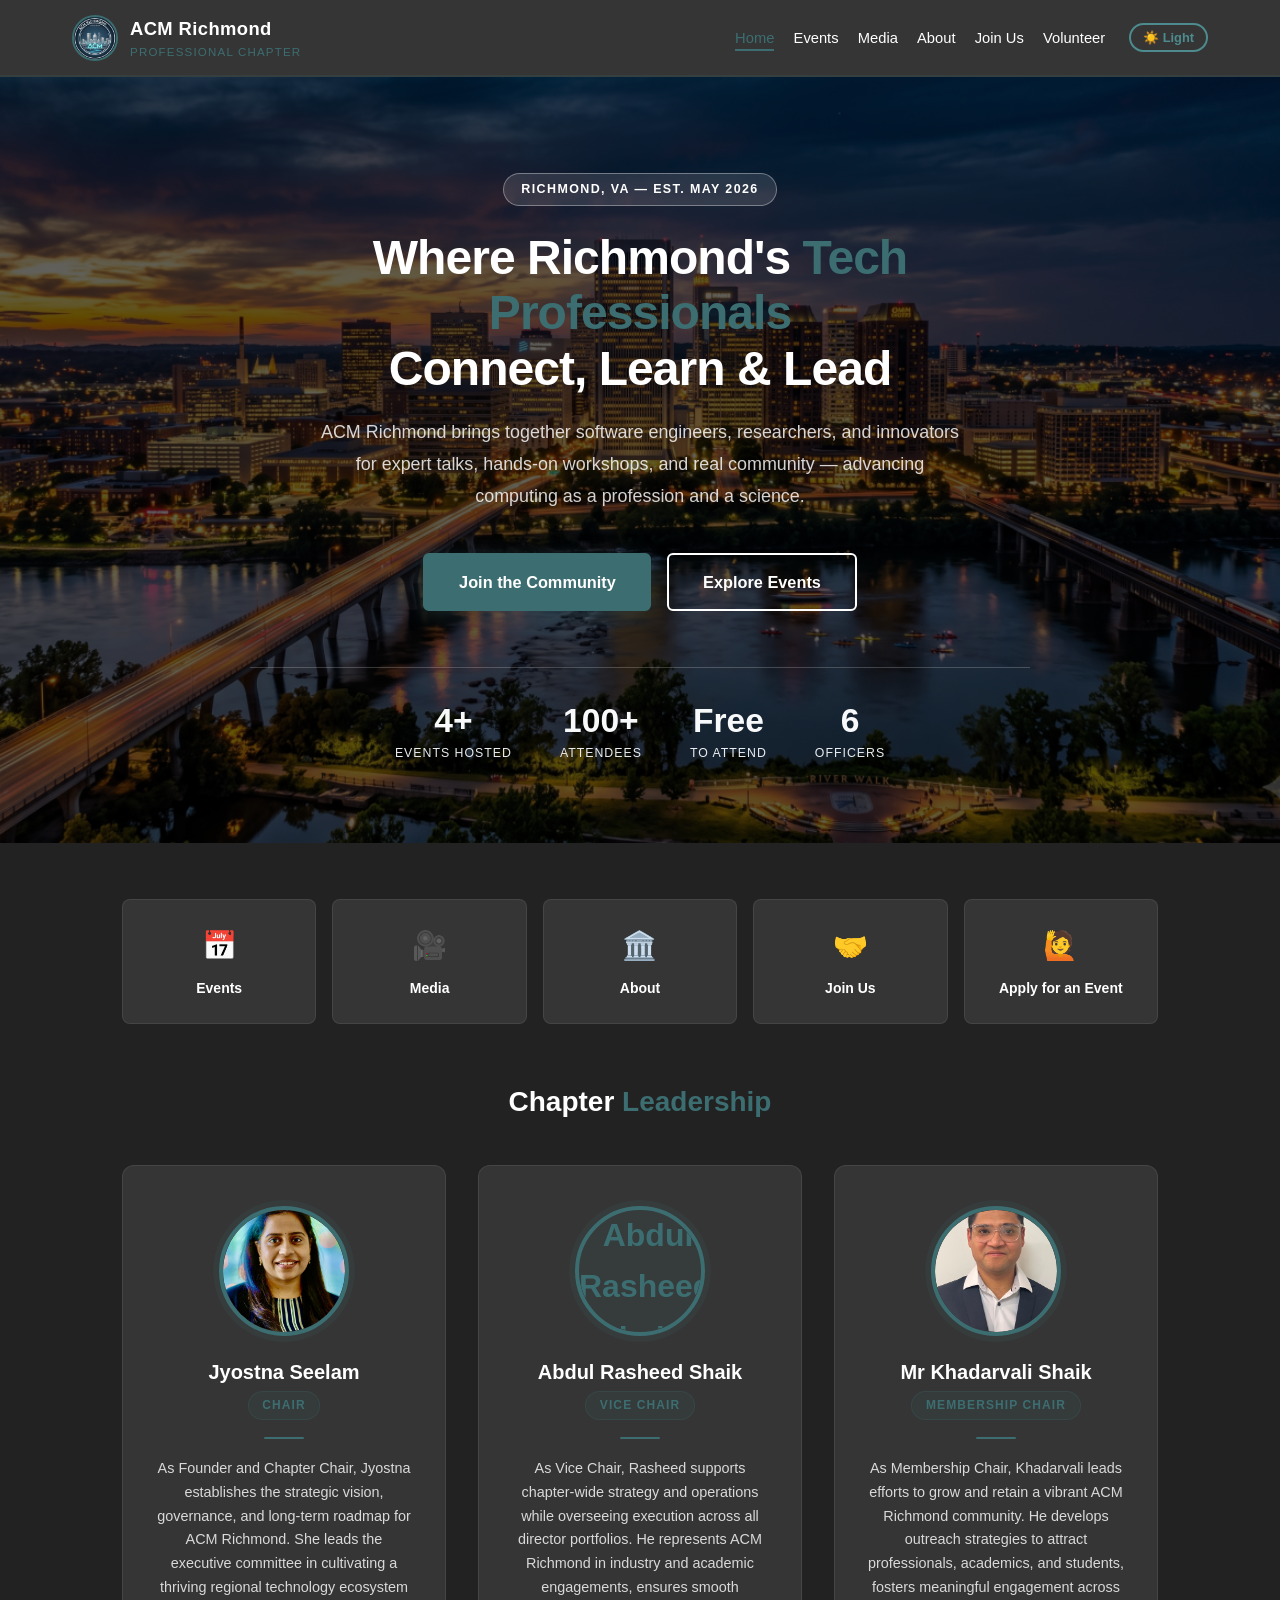
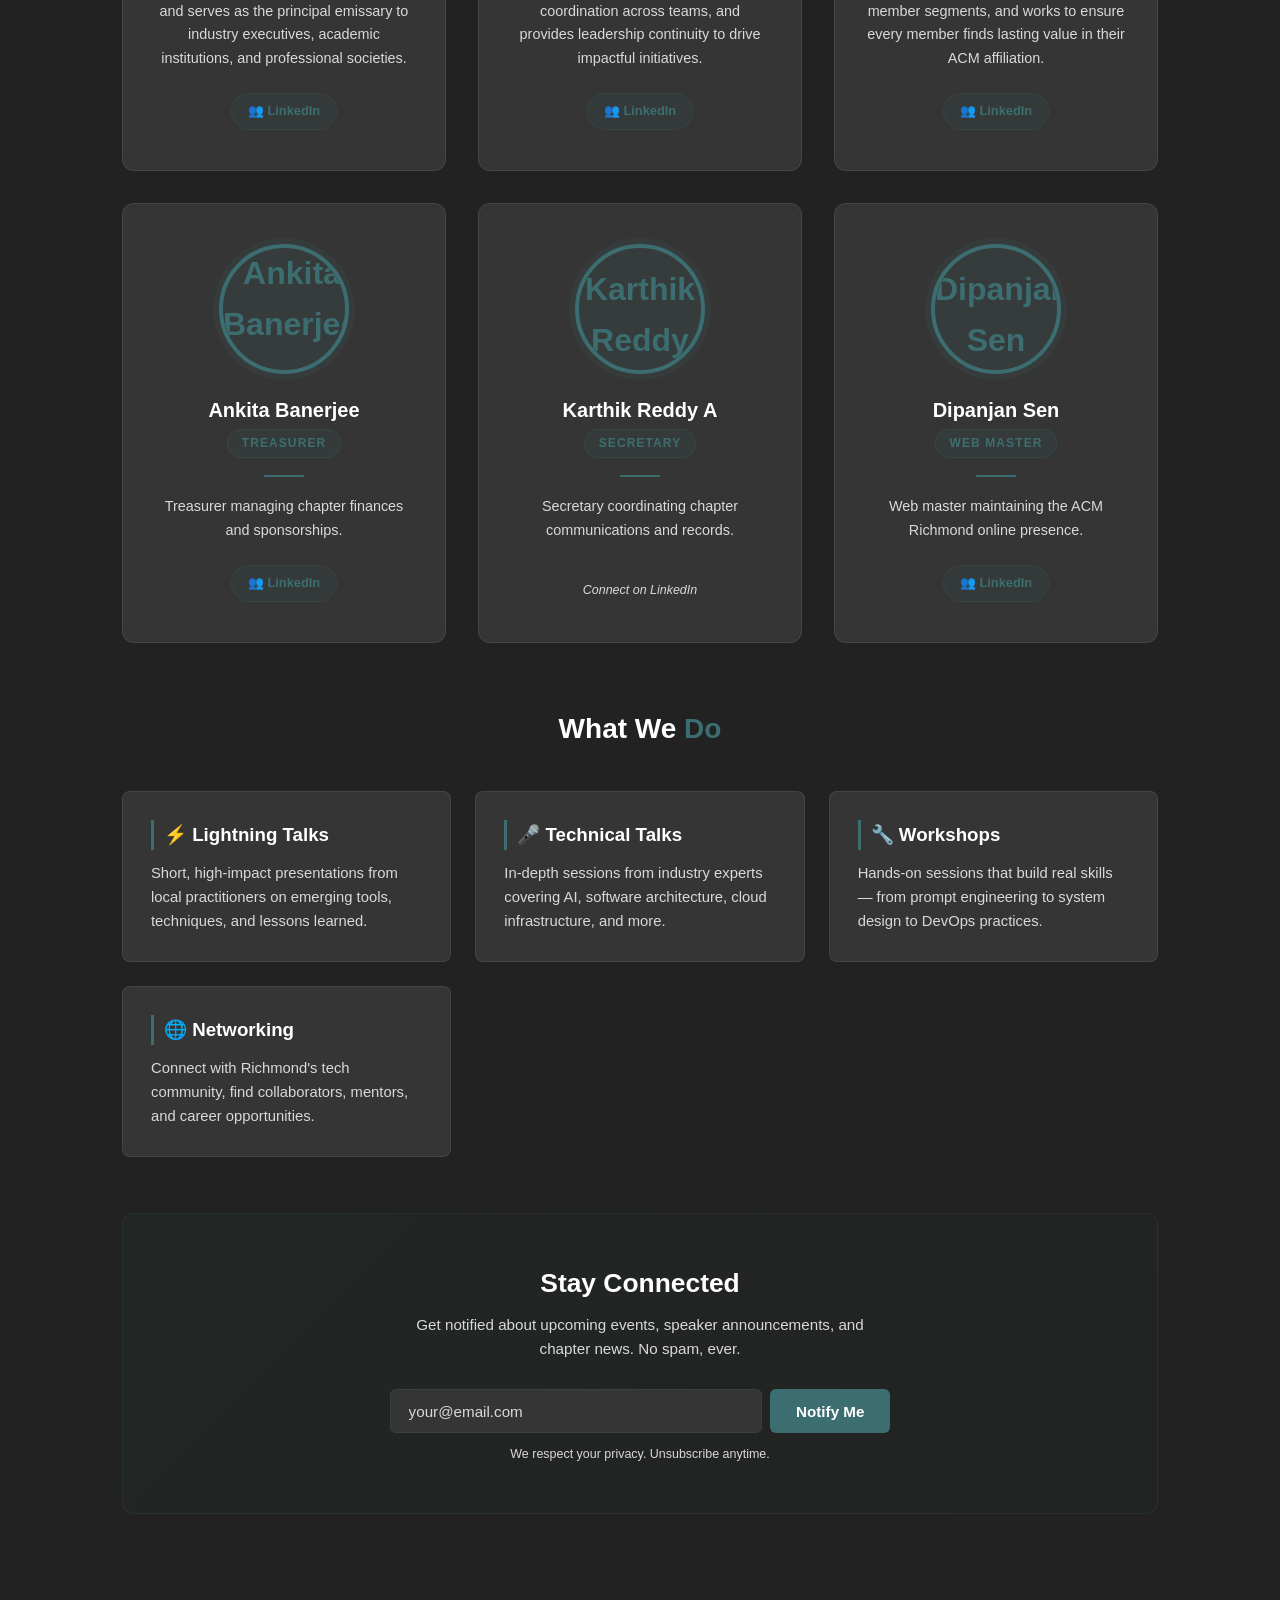
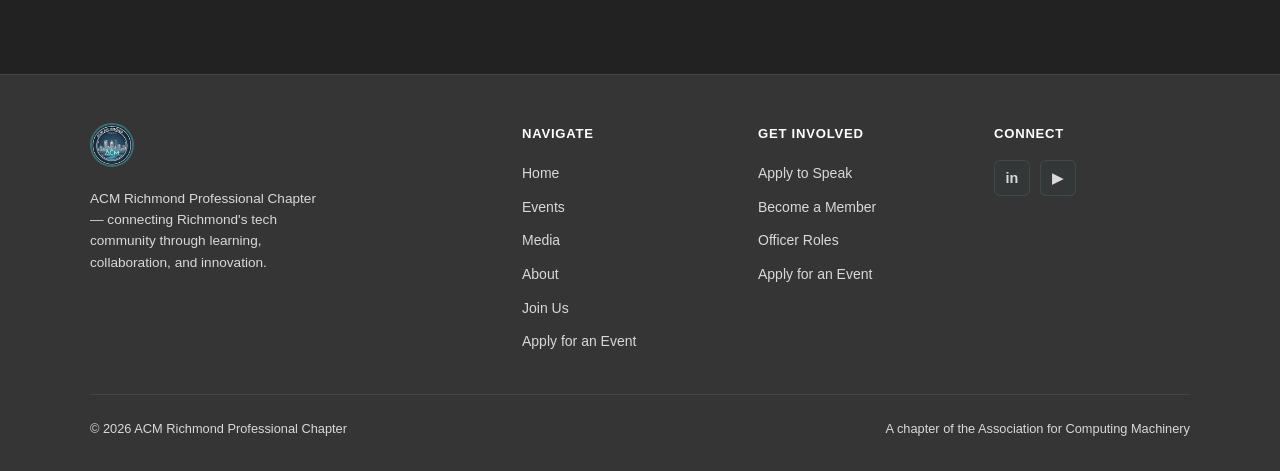
==== commit 1cc1a182: "Change volunteer link to join page" ====
--- a/index.html
+++ b/index.html
@@ -69,11 +69,18 @@
       <a href="media.html" class="quick-link-card"><span class="ql-icon">&#127909;</span><span class="ql-label">Media</span></a>
       <a href="about.html" class="quick-link-card"><span class="ql-icon">&#127963;&#65039;</span><span class="ql-label">About</span></a>
       <a href="join.html" class="quick-link-card"><span class="ql-icon">&#129309;</span><span class="ql-label">Join Us</span></a>
-      <a href="volunteer.html" class="quick-link-card"><span class="ql-icon">&#128587;</span><span class="ql-label">Volunteer</span></a>
+      <a href="join.html" class="quick-link-card"><span class="ql-icon">&#128587;</span><span class="ql-label">Apply for an Event</span></a>
     </div>
 
     <div id="nextEventSpotlight"></div>
-
+    <!-- CHAPTER LEADERSHIP -->
+    <section style="margin-bottom:4rem">
+      <h2 class="section-title">Chapter <span>Leadership</span></h2>
+      <div class="officer-grid" id="officerGrid">
+        <div style="text-align:center;color:var(--text-muted);padding:2rem;grid-column:1/-1">Loading team&hellip;</div>
+      </div>
+    </section>
+<!-- CORE PILLARS -->
     <section style="margin-bottom:3.5rem">
       <h2 class="section-title">What We <span>Do</span></h2>
       <div class="pillars-grid reveal-stagger">
@@ -125,7 +132,7 @@
         <li><a href="media.html">Media</a></li>
         <li><a href="about.html">About</a></li>
         <li><a href="join.html">Join Us</a></li>
-        <li><a href="volunteer.html">Volunteer</a></li>
+        <li><a href="join.html">Apply for an Event</a></li>
       </ul>
     </div>
     <div class="footer-col">
@@ -134,7 +141,7 @@
         <li><a href="join.html">Apply to Speak</a></li>
         <li><a href="join.html">Become a Member</a></li>
         <li><a href="join.html">Officer Roles</a></li>
-        <li><a href="volunteer.html">Volunteer</a></li>
+        <li><a href="volunteer.html">Apply for an Event</a></li>
       </ul>
     </div>
     <div class="footer-col">
@@ -231,6 +238,17 @@
       var el = document.getElementById('nextEventSpotlight');
       if (el) el.innerHTML = '';
     });
+  fetch('data/team.json')
+    .then(function(r) { return r.json(); })
+    .then(function(team) {
+      var grid = document.getElementById('officerGrid');
+      grid.innerHTML = team.map(officerCardHTML).join('');
+      animateIn(grid);
+    })
+    .catch(function() {
+      document.getElementById('officerGrid').innerHTML =
+        '<p style="text-align:center;color:var(--text-muted)">Unable to load team data.</p>';
+    });
 </script>
 </body>
 </html>
